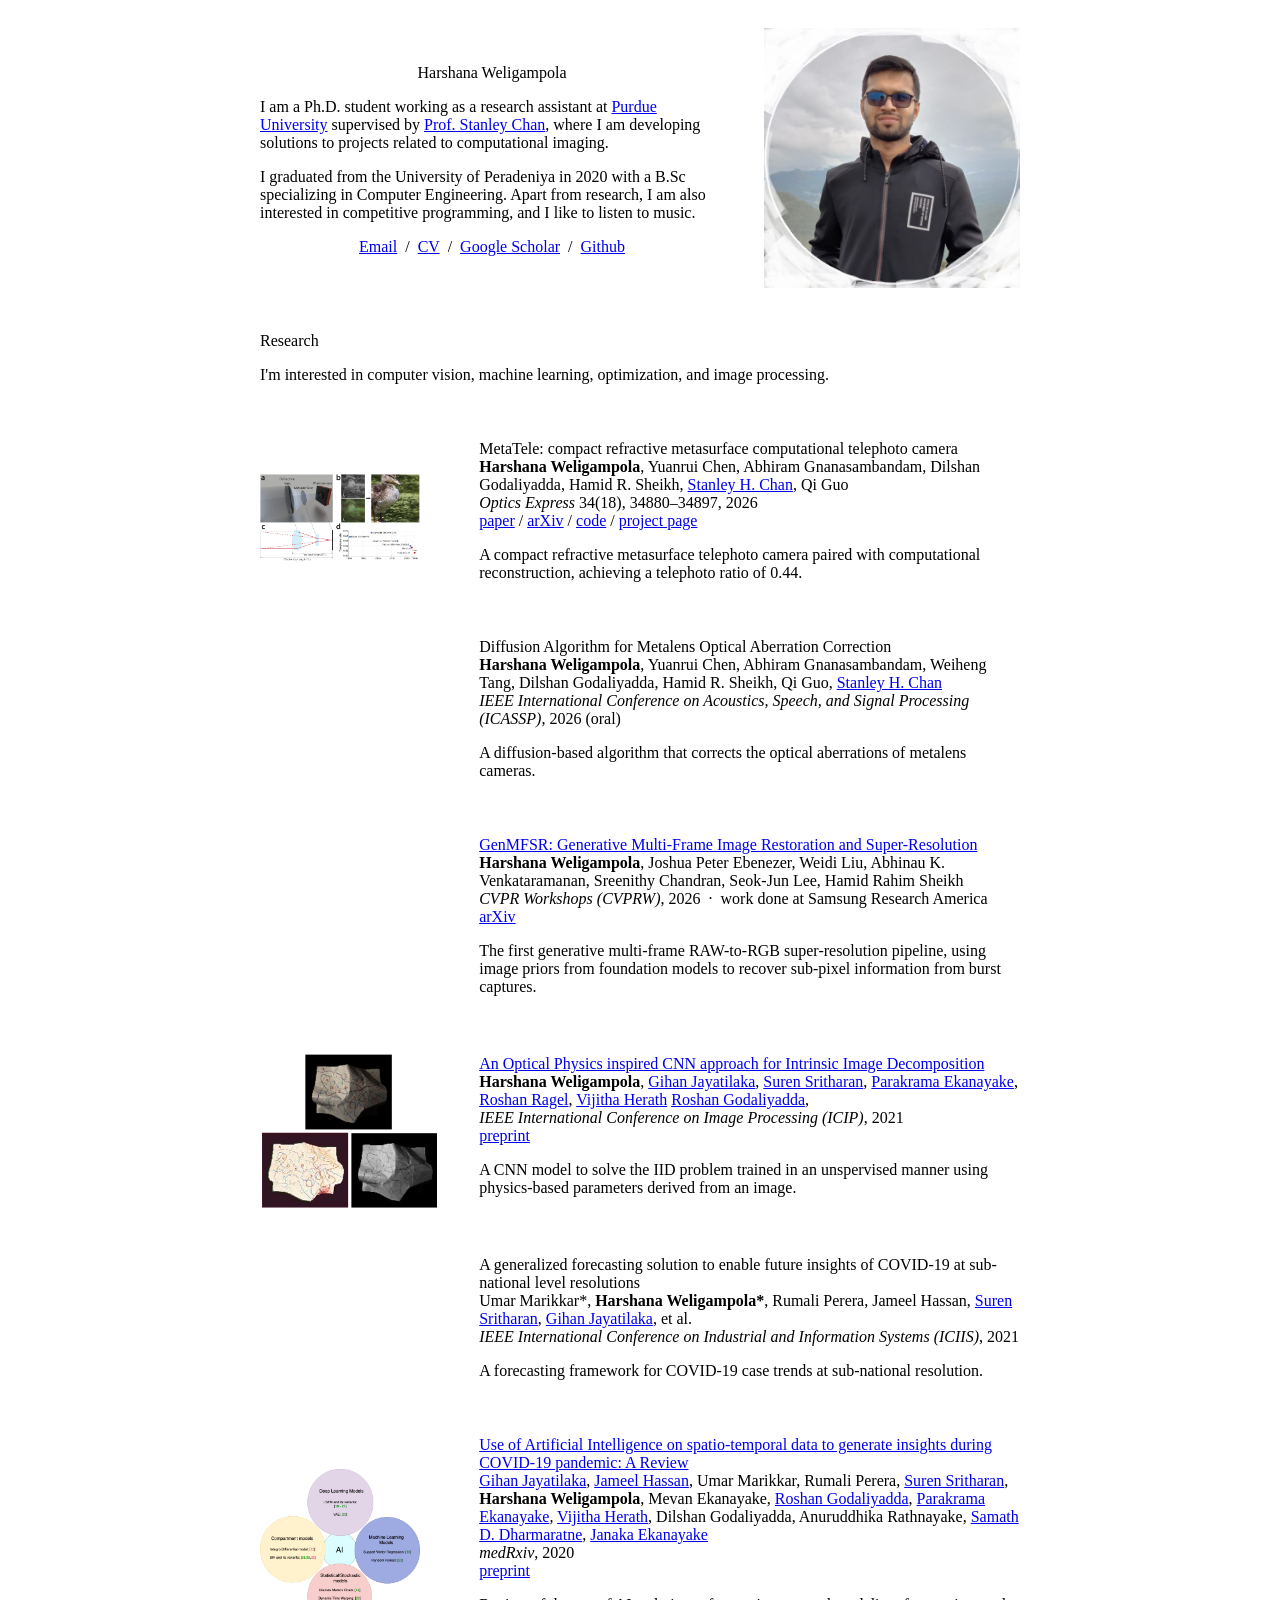
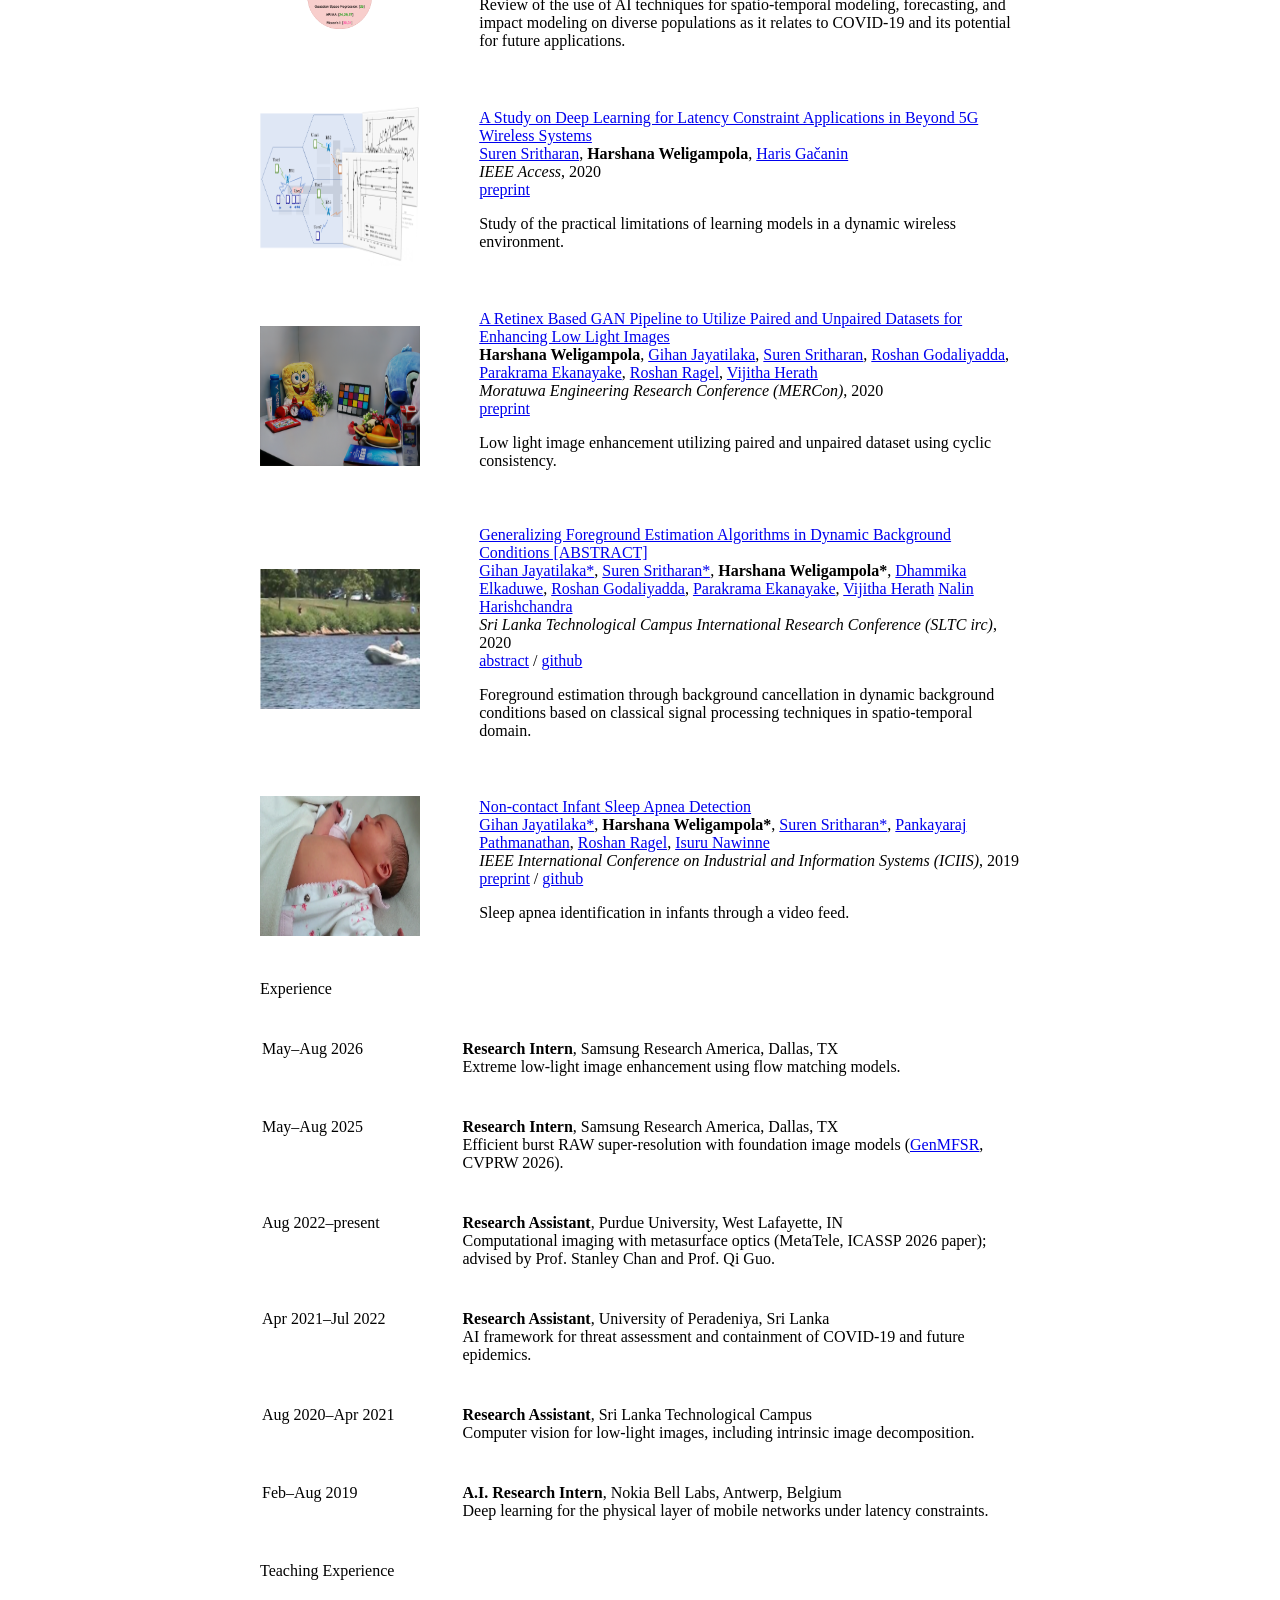
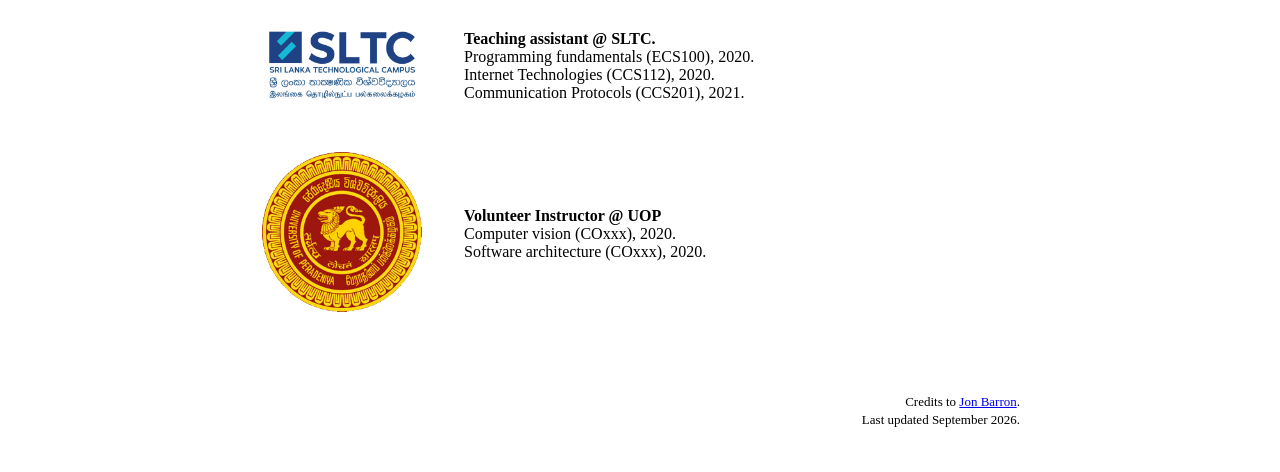
==== index.html @ 2d17f76f "Add Experience section and GenMFSR paper Co-Authored-By: Claude Sonnet 5.5 <noreply@anthropic.com>" ====
<!DOCTYPE HTML>
<html lang="en">

<head>
  <meta http-equiv="Content-Type" content="text/html; charset=UTF-8">

  <title>Harshana Weligampola</title>

  <meta name="author" content="Harshana Weligampola">
  <meta name="viewport" content="width=device-width, initial-scale=1">

  <link rel="stylesheet" type="text/css" href="stylesheet.css">
  <link rel="icon" type="image/png" href="images/seal_icon.png">
</head>

<body>
  <table
    style="width:100%;max-width:800px;border:0px;border-spacing:0px;border-collapse:separate;margin-right:auto;margin-left:auto;">
    <tbody>
      <tr style="padding:0px">
        <td style="padding:0px">
          <table
            style="width:100%;border:0px;border-spacing:0px;border-collapse:separate;margin-right:auto;margin-left:auto;">
            <tbody>
              <tr style="padding:0px">
                <td style="padding:2.5%;width:63%;vertical-align:middle">
                  <p style="text-align:center">
                    <name>Harshana Weligampola</name>
                  </p>
                  <p>
                    I am a Ph.D. student working as a research assistant at <a href="https://engineering.purdue.edu/ECE">Purdue University</a> supervised by <a href="https://engineering.purdue.edu/ChanGroup/stanleychan.html">Prof. Stanley Chan</a>, 
                    where I am developing solutions to projects related to computational imaging.
                  </p>
                  <p>
                    I graduated from the University of Peradeniya in 2020 with a B.Sc specializing in Computer
                    Engineering.
                    Apart from research, I am also interested in competitive programming, and I like to listen to music.
                  </p>

                  <!-- Links Row 1 -->
                  <p style="text-align:center">
                    <a href="mailto:harshana.w@eng.pdn.ac.lk">Email</a> &nbsp/&nbsp
                    <a href="data/CV.pdf">CV</a> &nbsp/&nbsp
                    <!-- <a href="data/JonBarron-bio.txt">Bio</a> &nbsp/&nbsp -->
                    <a href="https://scholar.google.com/citations?user=iDfndVYAAAAJ&hl=en">Google Scholar</a>
                    &nbsp/&nbsp
                    <!-- <a href="https://twitter.com/jon_barron">Twitter</a> &nbsp/&nbsp -->
                    <a href="https://github.com/harshana95/">Github</a>
                  </p>
                  
                  <!-- Links Row 2 -->
                  <p style="text-align:center">
                    <!-- <a href="resources.html">Resources</a> &nbsp/&nbsp -->
                    <!-- <a href="data/CV.pdf">CV</a> &nbsp/&nbsp -->
                    <!-- <a href="data/JonBarron-bio.txt">Bio</a> &nbsp/&nbsp -->
                    <!-- <a href="https://scholar.google.com/citations?user=iDfndVYAAAAJ&hl=en">Google Scholar</a> &nbsp/&nbsp -->
                    <!-- <a href="https://twitter.com/jon_barron">Twitter</a> &nbsp/&nbsp -->
                    <!-- <a href="https://github.com/harshana95/">Github</a> -->
                  </p>

                </td>

                <td style="padding:2.5%;width:40%;max-width:40%">
                  <a href="images/harshana.jpg"><img style="width:100%;max-width:100%" alt="profile photo"
                      src="images/harshana_circle.jpg" class="hoverZoomLink"></a>
                </td>
              </tr>
            </tbody>
          </table>



          <!-- RESEARCH -->
          <table
            style="width:100%;border:0px;border-spacing:0px;border-collapse:separate;margin-right:auto;margin-left:auto;">
            <tbody>
              <tr>
                <td style="padding:20px;width:100%;vertical-align:middle">
                  <heading>Research</heading>
                  <p>
                    I'm interested in computer vision, machine learning, optimization, and image processing.
                  </p>
                </td>
              </tr>
            </tbody>
          </table>




          <table
            style="width:100%;border:0px;border-spacing:0px;border-collapse:separate;margin-right:auto;margin-left:auto;">
            <tbody>

              <tr>
                <td style="padding:20px;width:25%;vertical-align:middle">
                  <img src="images/metatele_teaser.png" alt="MetaTele" width="160" style="border-style: none">
                </td>
                <td style="padding:20px;width:75%;vertical-align:middle">
                  <papertitle>MetaTele: compact refractive metasurface computational telephoto camera</papertitle>
                  <br>
                  <strong>Harshana Weligampola</strong>,
                  Yuanrui Chen,
                  Abhiram Gnanasambandam,
                  Dilshan Godaliyadda,
                  Hamid R. Sheikh,
                  <a href="https://engineering.purdue.edu/ChanGroup/stanleychan.html">Stanley H. Chan</a>,
                  Qi Guo
                  <br>
                  <em>Optics Express</em> 34(18), 34880&ndash;34897, 2026
                  <br>
                  <a href="https://opg.optica.org/oe/abstract.cfm?uri=oe-34-18-34880">paper</a> /
                  <a href="https://arxiv.org/abs/2604.07614">arXiv</a> /
                  <a href="https://github.com/harshana95/MetaTele-code">code</a> /
                  <a href="https://metatele.qiguo.org/">project page</a>
                  <p></p>
                  <p>
                    A compact refractive metasurface telephoto camera paired with computational reconstruction,
                    achieving a telephoto ratio of 0.44.
                  </p>
                </td>
              </tr>

              <tr>
                <td style="padding:20px;width:25%;vertical-align:middle">
                </td>
                <td style="padding:20px;width:75%;vertical-align:middle">
                  <papertitle>Diffusion Algorithm for Metalens Optical Aberration Correction</papertitle>
                  <br>
                  <strong>Harshana Weligampola</strong>,
                  Yuanrui Chen,
                  Abhiram Gnanasambandam,
                  Weiheng Tang,
                  Dilshan Godaliyadda,
                  Hamid R. Sheikh,
                  Qi Guo,
                  <a href="https://engineering.purdue.edu/ChanGroup/stanleychan.html">Stanley H. Chan</a>
                  <br>
                  <em>IEEE International Conference on Acoustics, Speech, and Signal Processing (ICASSP)</em>, 2026 (oral)
                  <p></p>
                  <p>
                    A diffusion-based algorithm that corrects the optical aberrations of metalens cameras.
                  </p>
                </td>
              </tr>

              <tr>
                <td style="padding:20px;width:25%;vertical-align:middle">
                </td>
                <td style="padding:20px;width:75%;vertical-align:middle">
                  <a href="https://arxiv.org/abs/2603.19187">
                    <papertitle>GenMFSR: Generative Multi-Frame Image Restoration and Super-Resolution</papertitle>
                  </a>
                  <br>
                  <strong>Harshana Weligampola</strong>,
                  Joshua Peter Ebenezer,
                  Weidi Liu,
                  Abhinau K. Venkataramanan,
                  Sreenithy Chandran,
                  Seok-Jun Lee,
                  Hamid Rahim Sheikh
                  <br>
                  <em>CVPR Workshops (CVPRW)</em>, 2026 &nbsp;&middot;&nbsp; work done at Samsung Research America
                  <br>
                  <a href="https://arxiv.org/abs/2603.19187">arXiv</a>
                  <p></p>
                  <p>
                    The first generative multi-frame RAW-to-RGB super-resolution pipeline, using image priors from
                    foundation models to recover sub-pixel information from burst captures.
                  </p>
                </td>
              </tr>

              <tr>
                <td style="padding:20px;width:25%;vertical-align:middle">
                  <img src="images/iid_img.jpg" alt="iid" height="160" style="border-style: none">
                </td>
                <td style="padding:20px;width:75%;vertical-align:middle">
                  <a href="https://ieeexplore.ieee.org/document/9506375">
                    <papertitle>An Optical Physics inspired CNN approach for Intrinsic Image Decomposition</papertitle>
                  </a>
                  <br>
                  <strong>Harshana Weligampola</strong>,
                  <a href="https://gihan.me/">Gihan Jayatilaka</a>,
                  <a href="https://suren3141.github.io/">Suren Sritharan</a>,
                  <a href="http://eng.pdn.ac.lk/deee/staff/academic/dr.mpb.ekanayake/profile.php">Parakrama
                    Ekanayake</a>,
                  <a href="http://www.ce.pdn.ac.lk/academic-staff/roshan-g-ragel/"> Roshan Ragel</a>,
                  <a href="http://eng.pdn.ac.lk/deee/staff/academic/dr.vr.herath/profile.php">Vijitha Herath</a>
                  <a href="http://eng.pdn.ac.lk/deee/staff/academic/dr.gmri.godaliyadda/profile.php">Roshan
                    Godaliyadda</a>,
                  <br>
                  <em>IEEE International Conference on Image Processing (ICIP)</em>, 2021
                  <br>
                  <a href="https://arxiv.org/pdf/2105.10076">preprint</a>
                  <p></p>
                  <p>
                    A CNN model to solve the IID problem trained in an unspervised manner using physics-based parameters
                    derived from an image.
                  </p>
                </td>
              </tr>

              <tr>
                <td style="padding:20px;width:25%;vertical-align:middle">
                </td>
                <td style="padding:20px;width:75%;vertical-align:middle">
                  <papertitle>A generalized forecasting solution to enable future insights of COVID-19 at sub-national level resolutions</papertitle>
                  <br>
                  Umar Marikkar*,
                  <strong>Harshana Weligampola*</strong>,
                  Rumali Perera,
                  Jameel Hassan,
                  <a href="https://suren3141.github.io/">Suren Sritharan</a>,
                  <a href="https://gihan.me/">Gihan Jayatilaka</a>, et al.
                  <br>
                  <em>IEEE International Conference on Industrial and Information Systems (ICIIS)</em>, 2021
                  <p></p>
                  <p>
                    A forecasting framework for COVID-19 case trends at sub-national resolution.
                  </p>
                </td>
              </tr>

              <tr>
                <td style="padding:20px;width:25%;vertical-align:middle">
                  <img src="images/spatio-temp.png" alt="ga_b5g" width="160" height="160" style="border-style: none">
                </td>
                <td style="padding:20px;width:75%;vertical-align:middle">
                  <a href="https://www.medrxiv.org/content/10.1101/2020.11.22.20232959v2">
                    <papertitle>Use of Artificial Intelligence on spatio-temporal data to generate insights during
                      COVID-19 pandemic: A Review</papertitle>
                  </a>
                  <br>
                  <a href="https://gihan.me/">Gihan Jayatilaka</a>,
                  <a href="http://orcid.org/0000-0002-3918-8616">Jameel Hassan</a>,
                  Umar Marikkar,
                  Rumali Perera,
                  <a href="https://suren3141.github.io/">Suren Sritharan</a>,
                  <strong>Harshana Weligampola</strong>,
                  Mevan Ekanayake,
                  <a href="http://eng.pdn.ac.lk/deee/staff/academic/dr.gmri.godaliyadda/profile.php">Roshan
                    Godaliyadda</a>,
                  <a href="http://eng.pdn.ac.lk/deee/staff/academic/dr.mpb.ekanayake/profile.php">Parakrama
                    Ekanayake</a>,
                  <a href="http://eng.pdn.ac.lk/deee/staff/academic/dr.vr.herath/profile.php">Vijitha Herath</a>,
                  Dilshan Godaliyadda,
                  Anuruddhika Rathnayake,
                  <a href="http://scholar.google.com/citations?user=uYohpJEAAAAJ&hl=en">Samath D. Dharmaratne</a>,
                  <a href="http://eng.pdn.ac.lk/deee/staff/academic/prof.jb.ekanayake/profile.php">Janaka Ekanayake</a>
                  <br>
                  <em>medRxiv</em>, 2020
                  <br>
                  <a href="https://www.medrxiv.org/content/10.1101/2020.11.22.20232959v2">preprint</a>
                  <p></p>
                  <p>Review of the use of AI techniques for spatio-temporal modeling, forecasting, and impact modeling
                    on diverse populations as it relates to COVID-19 and its potential for future applications.
                </td>
              </tr>

              <tr>
                <td style="padding:20px;width:25%;vertical-align:middle">
                  <img src="images/ga_b5g.png" alt="ga_b5g" width="160" height="160" style="border-style: none">
                </td>
                <td style="padding:20px;width:75%;vertical-align:middle">
                  <a href="https://ieeexplore.ieee.org/document/9268052">
                    <papertitle>A Study on Deep Learning for Latency Constraint Applications in Beyond 5G Wireless
                      Systems</papertitle>
                  </a>
                  <br>
                  <a href="https://suren3141.github.io/">Suren Sritharan</a>,
                  <strong>Harshana Weligampola</strong>,
                  <a href="https://scholar.google.com/citations?user=Ck2A6lEAAAAJ&hl=en">Haris Gačanin</a>
                  <br>
                  <em>IEEE Access</em>, 2020
                  <br>
                  <a href="https://arxiv.org/abs/2005.02501">preprint</a>
                  <p></p>
                  <p>Study of the practical limitations of learning models in a dynamic wireless environment.
                </td>
              </tr>

              <tr>
                <td style="padding:20px;width:25%;vertical-align:middle">
                  <img src='images/rgan_high.png' height="140" width="160">
                </td>
                <td style="padding:20px;width:75%;vertical-align:middle">
                  <a href="https://ieeexplore.ieee.org/document/9185373">
                    <papertitle>A Retinex Based GAN Pipeline to Utilize Paired and Unpaired Datasets for Enhancing Low
                      Light Images</papertitle>
                  </a>
                  <br>
                  <strong>Harshana Weligampola</strong>,
                  <a href="https://gihan.me/">Gihan Jayatilaka</a>,
                  <a href="https://suren3141.github.io/">Suren Sritharan</a>,
                  <a href="http://eng.pdn.ac.lk/deee/staff/academic/dr.gmri.godaliyadda/profile.php">Roshan
                    Godaliyadda</a>,
                  <a href="http://eng.pdn.ac.lk/deee/staff/academic/dr.mpb.ekanayake/profile.php">Parakrama
                    Ekanayake</a>,
                  <a href="http://www.ce.pdn.ac.lk/academic-staff/roshan-g-ragel/"> Roshan Ragel</a>,
                  <a href="http://eng.pdn.ac.lk/deee/staff/academic/dr.vr.herath/profile.php">Vijitha Herath</a>
                  <br>
                  <em>Moratuwa Engineering Research Conference (MERCon)</em>, 2020
                  <br>
                  <a href="https://arxiv.org/abs/2006.15304">preprint</a>
                  <p></p>
                  <p>
                    Low light image enhancement utilizing paired and unpaired dataset using cyclic consistency.
                  </p>
                </td>
              </tr>

              <tr>
                <td style="padding:20px;width:25%;vertical-align:middle">
                  <img src='images/boat1.png' height="140" width="160">
                </td>
                <td style="padding:20px;width:75%;vertical-align:middle">
                  <a href="data/2020-sltc-irc-abstract.pdf">
                    <papertitle>Generalizing Foreground Estimation Algorithms in Dynamic Background Conditions
                      [ABSTRACT]</papertitle>
                  </a>
                  <br>
                  <a href="https://gihan.me/">Gihan Jayatilaka*</a>,
                  <a href="https://suren3141.github.io/">Suren Sritharan*</a>,
                  <strong>Harshana Weligampola*</strong>,
                  <a href="http://www.ce.pdn.ac.lk/academic-staff/dhammika-elkaduwe/">Dhammika Elkaduwe</a>,
                  <a href="http://eng.pdn.ac.lk/deee/staff/academic/dr.gmri.godaliyadda/profile.php">Roshan
                    Godaliyadda</a>,
                  <a href="http://eng.pdn.ac.lk/deee/staff/academic/dr.mpb.ekanayake/profile.php">Parakrama
                    Ekanayake</a>,
                  <a href="http://eng.pdn.ac.lk/deee/staff/academic/dr.vr.herath/profile.php">Vijitha Herath</a>
                  <a href="http://eng.pdn.ac.lk/deee/staff/academic/dr.wani.harischandra/profile.php">Nalin
                    Harishchandra</a>
                  <br>
                  <em>Sri Lanka Technological Campus International Research Conference (SLTC irc)</em>, 2020
                  <br>
                  <a href="data/2020-sltc-irc-abstract.pdf">abstract</a> /
                  <a href="https://github.com/suren3141/CO227_DynamicBackgroundCancellation">github</a>
                  <p></p>
                  <p>
                    Foreground estimation through background cancellation in dynamic background conditions based on
                    classical signal processing techniques in spatio-temporal domain.
                  </p>
                </td>
              </tr>


              <tr>
                <td style="padding:20px;width:25%;vertical-align:middle">
                  <img src='images/baby1.png' height="140" width="160">
                </td>
                <td style="padding:20px;width:75%;vertical-align:middle">
                  <a href="https://ieeexplore.ieee.org/document/9063269">
                    <papertitle>Non-contact Infant Sleep Apnea Detection</papertitle>
                  </a>
                  <br>
                  <a href="https://gihan.me/">Gihan Jayatilaka*</a>,
                  <strong>Harshana Weligampola*</strong>,
                  <a href="https://suren3141.github.io/">Suren Sritharan*</a>,
                  <a href="https://scholar.google.com/citations?user=G_gAOpwAAAAJ&hl=en">Pankayaraj Pathmanathan</a>,
                  <a href="http://www.ce.pdn.ac.lk/academic-staff/roshan-g-ragel/"> Roshan Ragel</a>,
                  <a href="http://www.ce.pdn.ac.lk/academic-staff/isuru-nawinne/">Isuru Nawinne</a>
                  <br>
                  <em>IEEE International Conference on Industrial and Information Systems (ICIIS)</em>, 2019
                  <br>
                  <a href="https://arxiv.org/abs/1910.04725">preprint</a> /
                  <a href="https://github.com/suren3141/Sleep_Apnea_Detection">github</a>
                  <p></p>
                  <p>Sleep apnea identification in infants through a video feed.
                </td>
              </tr>
            </tbody>
          </table>







          <table width="100%" align="center" border="0" cellspacing="0" cellpadding="20">
            <tbody>
              <tr>
                <td>
                  <heading>Experience</heading>
                </td>
              </tr>
            </tbody>
          </table>
          <table width="100%" align="center" border="0" cellpadding="0">
            <tbody>
              <tr>
                <td width="25%" valign="top" style="padding:20px">May&ndash;Aug 2026</td>
                <td width="75%" valign="top" style="padding:20px">
                  <b>Research Intern</b>, Samsung Research America, Dallas, TX
                  <br>
                  Extreme low-light image enhancement using flow matching models.
                </td>
              </tr>
              <tr>
                <td width="25%" valign="top" style="padding:20px">May&ndash;Aug 2025</td>
                <td width="75%" valign="top" style="padding:20px">
                  <b>Research Intern</b>, Samsung Research America, Dallas, TX
                  <br>
                  Efficient burst RAW super-resolution with foundation image models (<a href="https://arxiv.org/abs/2603.19187">GenMFSR</a>, CVPRW 2026).
                </td>
              </tr>
              <tr>
                <td width="25%" valign="top" style="padding:20px">Aug 2022&ndash;present</td>
                <td width="75%" valign="top" style="padding:20px">
                  <b>Research Assistant</b>, Purdue University, West Lafayette, IN
                  <br>
                  Computational imaging with metasurface optics (MetaTele, ICASSP 2026 paper); advised by Prof. Stanley Chan and Prof. Qi Guo.
                </td>
              </tr>
              <tr>
                <td width="25%" valign="top" style="padding:20px">Apr 2021&ndash;Jul 2022</td>
                <td width="75%" valign="top" style="padding:20px">
                  <b>Research Assistant</b>, University of Peradeniya, Sri Lanka
                  <br>
                  AI framework for threat assessment and containment of COVID-19 and future epidemics.
                </td>
              </tr>
              <tr>
                <td width="25%" valign="top" style="padding:20px">Aug 2020&ndash;Apr 2021</td>
                <td width="75%" valign="top" style="padding:20px">
                  <b>Research Assistant</b>, Sri Lanka Technological Campus
                  <br>
                  Computer vision for low-light images, including intrinsic image decomposition.
                </td>
              </tr>
              <tr>
                <td width="25%" valign="top" style="padding:20px">Feb&ndash;Aug 2019</td>
                <td width="75%" valign="top" style="padding:20px">
                  <b>A.I. Research Intern</b>, Nokia Bell Labs, Antwerp, Belgium
                  <br>
                  Deep learning for the physical layer of mobile networks under latency constraints.
                </td>
              </tr>
            </tbody>
          </table>

          <table width="100%" align="center" border="0" cellspacing="0" cellpadding="20">
            <tbody>
              <tr>
                <td>
                  <heading>Teaching Experience</heading>
                </td>
              </tr>
            </tbody>
          </table>
          <table width="100%" align="center" border="0" cellpadding="20">
            <tbody>
              <tr>
                <td style="padding:20px;width:25%;vertical-align:middle">
                  <img src="images/SLTC.png" alt="SLTC" width="160">
                </td>
                <td width="75%" valign="center">
                  <b>Teaching assistant @ SLTC.</b>
                  <br>
                  Programming fundamentals (ECS100), 2020.
                  <br>
                  Internet Technologies (CCS112), 2020.
                  <br>
                  Communication Protocols (CCS201), 2021.
                </td>
              </tr>

              <tr>
                <td style="padding:20px;width:25%;vertical-align:middle">
                  <img src="images/UOP_logo.png" alt="UOP" width="160" height="160">
                </td>
                <td width="75%" valign="center">
                  <b>Volunteer Instructor @ UOP </b>
                  <br>
                  Computer vision (COxxx), 2020.
                  <br>
                  Software architecture (COxxx), 2020.
                  
                </td>
              </tr>

            </tbody>
          </table>



          <table width="100%" align="center" border="0" cellspacing="0" cellpadding="20">
            <tr>
              <td>
                <br>
                <p align="right">
                  <font size="2">
                    Credits to <a href="https://jonbarron.info">Jon Barron</a>. <br>
                    Last updated September 2026.
                  </font>
                </p>
              </td>
            </tr>
          </table>
        </td>
      </tr>
  </table>
</body>

</html>
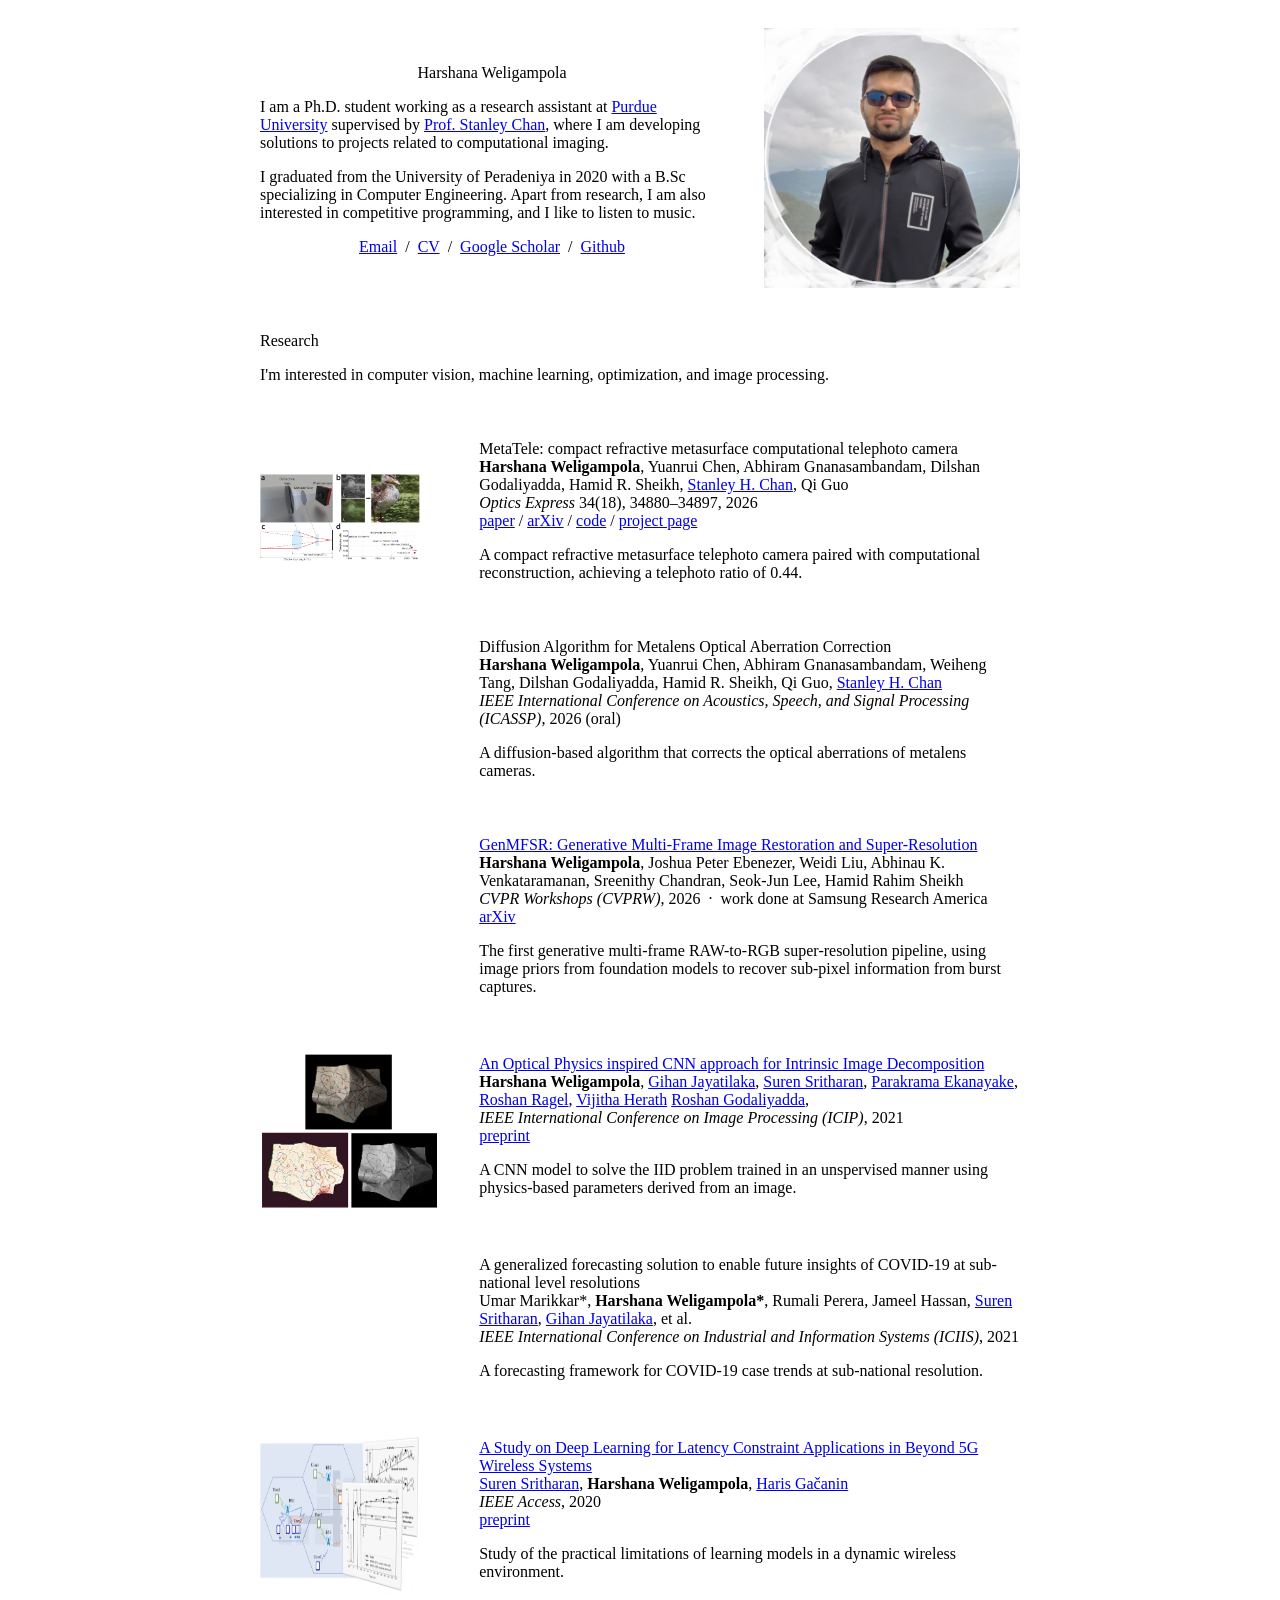
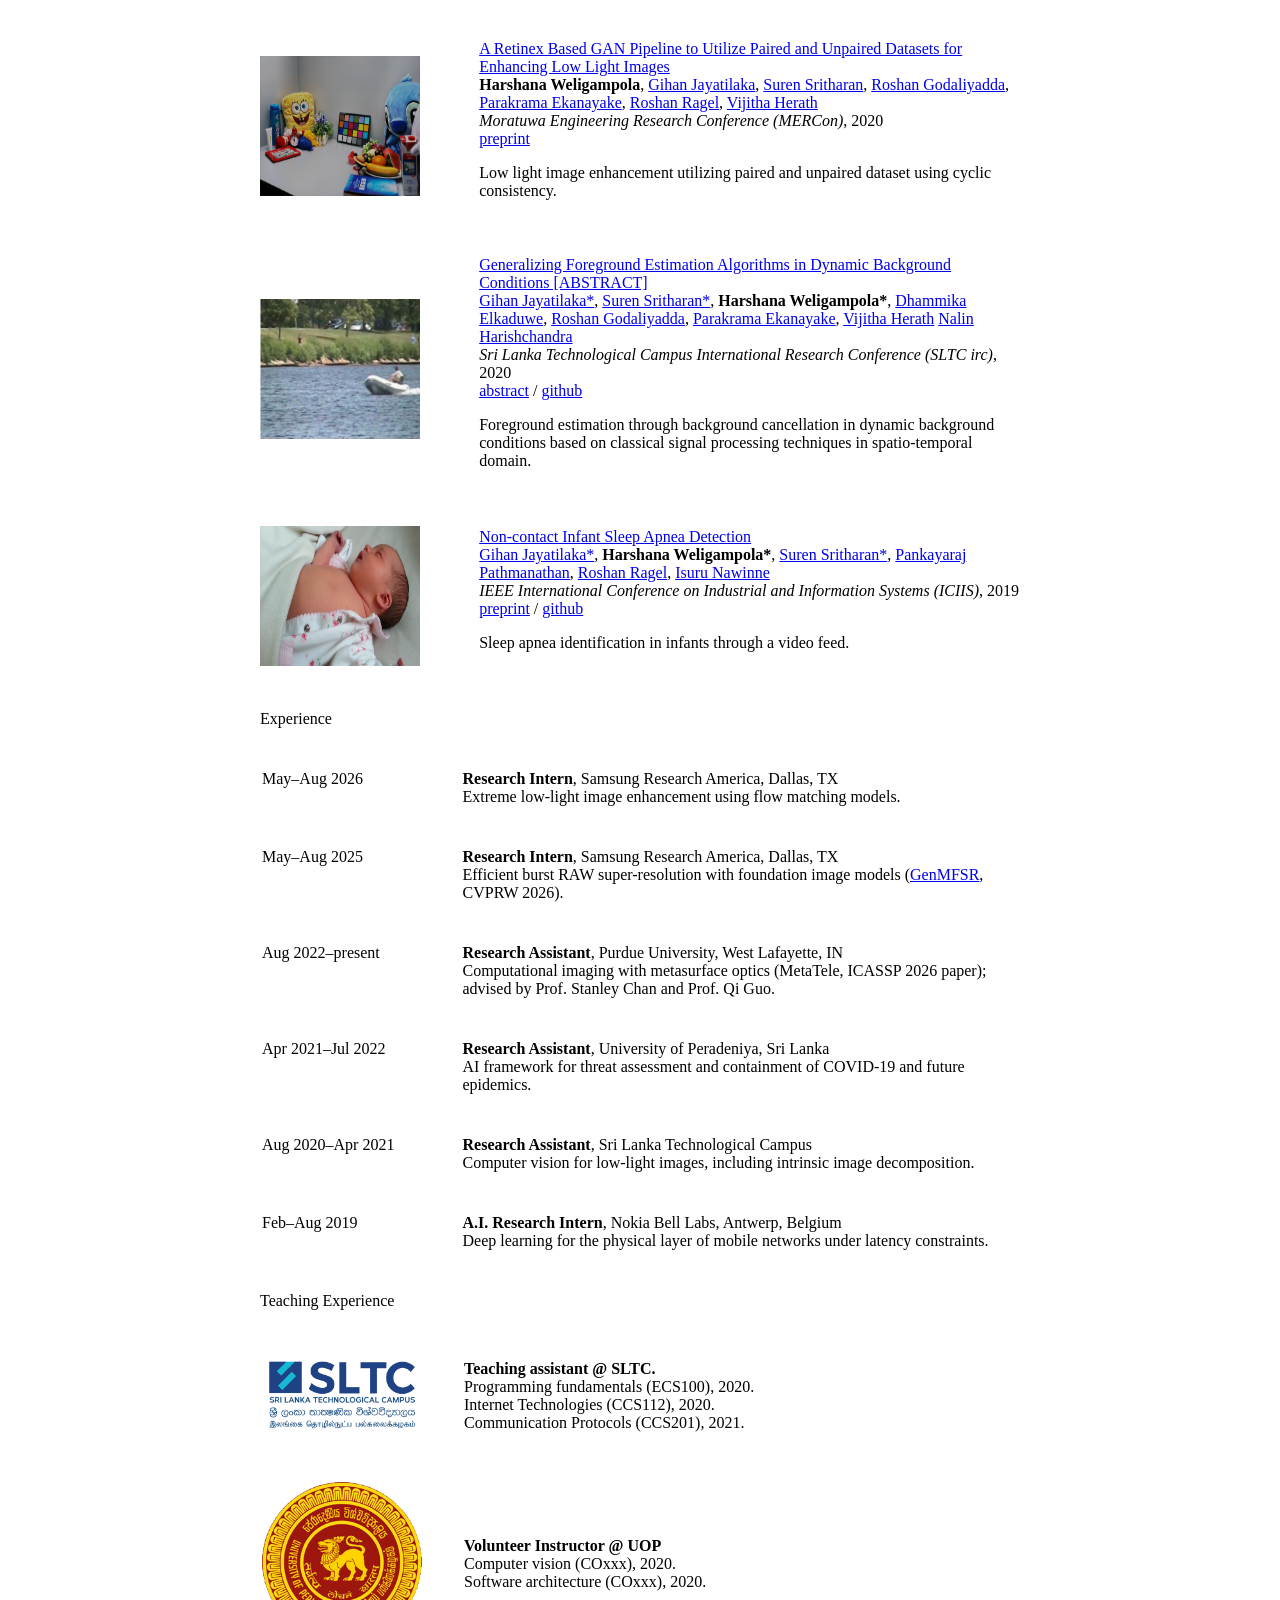
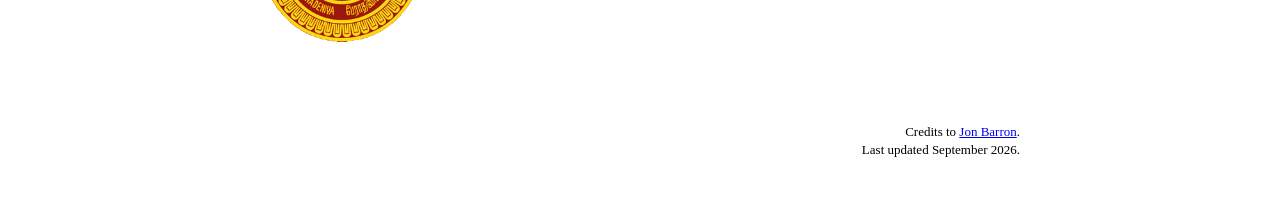
==== commit 172e398b: "Remove COVID-19 AI review Co-Authored-By: Claude Sonnet 5.5 <noreply@anthropic.com>" ====
--- a/index.html
+++ b/index.html
@@ -219,42 +219,6 @@
                   <p>
                     A forecasting framework for COVID-19 case trends at sub-national resolution.
                   </p>
-                </td>
-              </tr>
-
-              <tr>
-                <td style="padding:20px;width:25%;vertical-align:middle">
-                  <img src="images/spatio-temp.png" alt="ga_b5g" width="160" height="160" style="border-style: none">
-                </td>
-                <td style="padding:20px;width:75%;vertical-align:middle">
-                  <a href="https://www.medrxiv.org/content/10.1101/2020.11.22.20232959v2">
-                    <papertitle>Use of Artificial Intelligence on spatio-temporal data to generate insights during
-                      COVID-19 pandemic: A Review</papertitle>
-                  </a>
-                  <br>
-                  <a href="https://gihan.me/">Gihan Jayatilaka</a>,
-                  <a href="http://orcid.org/0000-0002-3918-8616">Jameel Hassan</a>,
-                  Umar Marikkar,
-                  Rumali Perera,
-                  <a href="https://suren3141.github.io/">Suren Sritharan</a>,
-                  <strong>Harshana Weligampola</strong>,
-                  Mevan Ekanayake,
-                  <a href="http://eng.pdn.ac.lk/deee/staff/academic/dr.gmri.godaliyadda/profile.php">Roshan
-                    Godaliyadda</a>,
-                  <a href="http://eng.pdn.ac.lk/deee/staff/academic/dr.mpb.ekanayake/profile.php">Parakrama
-                    Ekanayake</a>,
-                  <a href="http://eng.pdn.ac.lk/deee/staff/academic/dr.vr.herath/profile.php">Vijitha Herath</a>,
-                  Dilshan Godaliyadda,
-                  Anuruddhika Rathnayake,
-                  <a href="http://scholar.google.com/citations?user=uYohpJEAAAAJ&hl=en">Samath D. Dharmaratne</a>,
-                  <a href="http://eng.pdn.ac.lk/deee/staff/academic/prof.jb.ekanayake/profile.php">Janaka Ekanayake</a>
-                  <br>
-                  <em>medRxiv</em>, 2020
-                  <br>
-                  <a href="https://www.medrxiv.org/content/10.1101/2020.11.22.20232959v2">preprint</a>
-                  <p></p>
-                  <p>Review of the use of AI techniques for spatio-temporal modeling, forecasting, and impact modeling
-                    on diverse populations as it relates to COVID-19 and its potential for future applications.
                 </td>
               </tr>
 
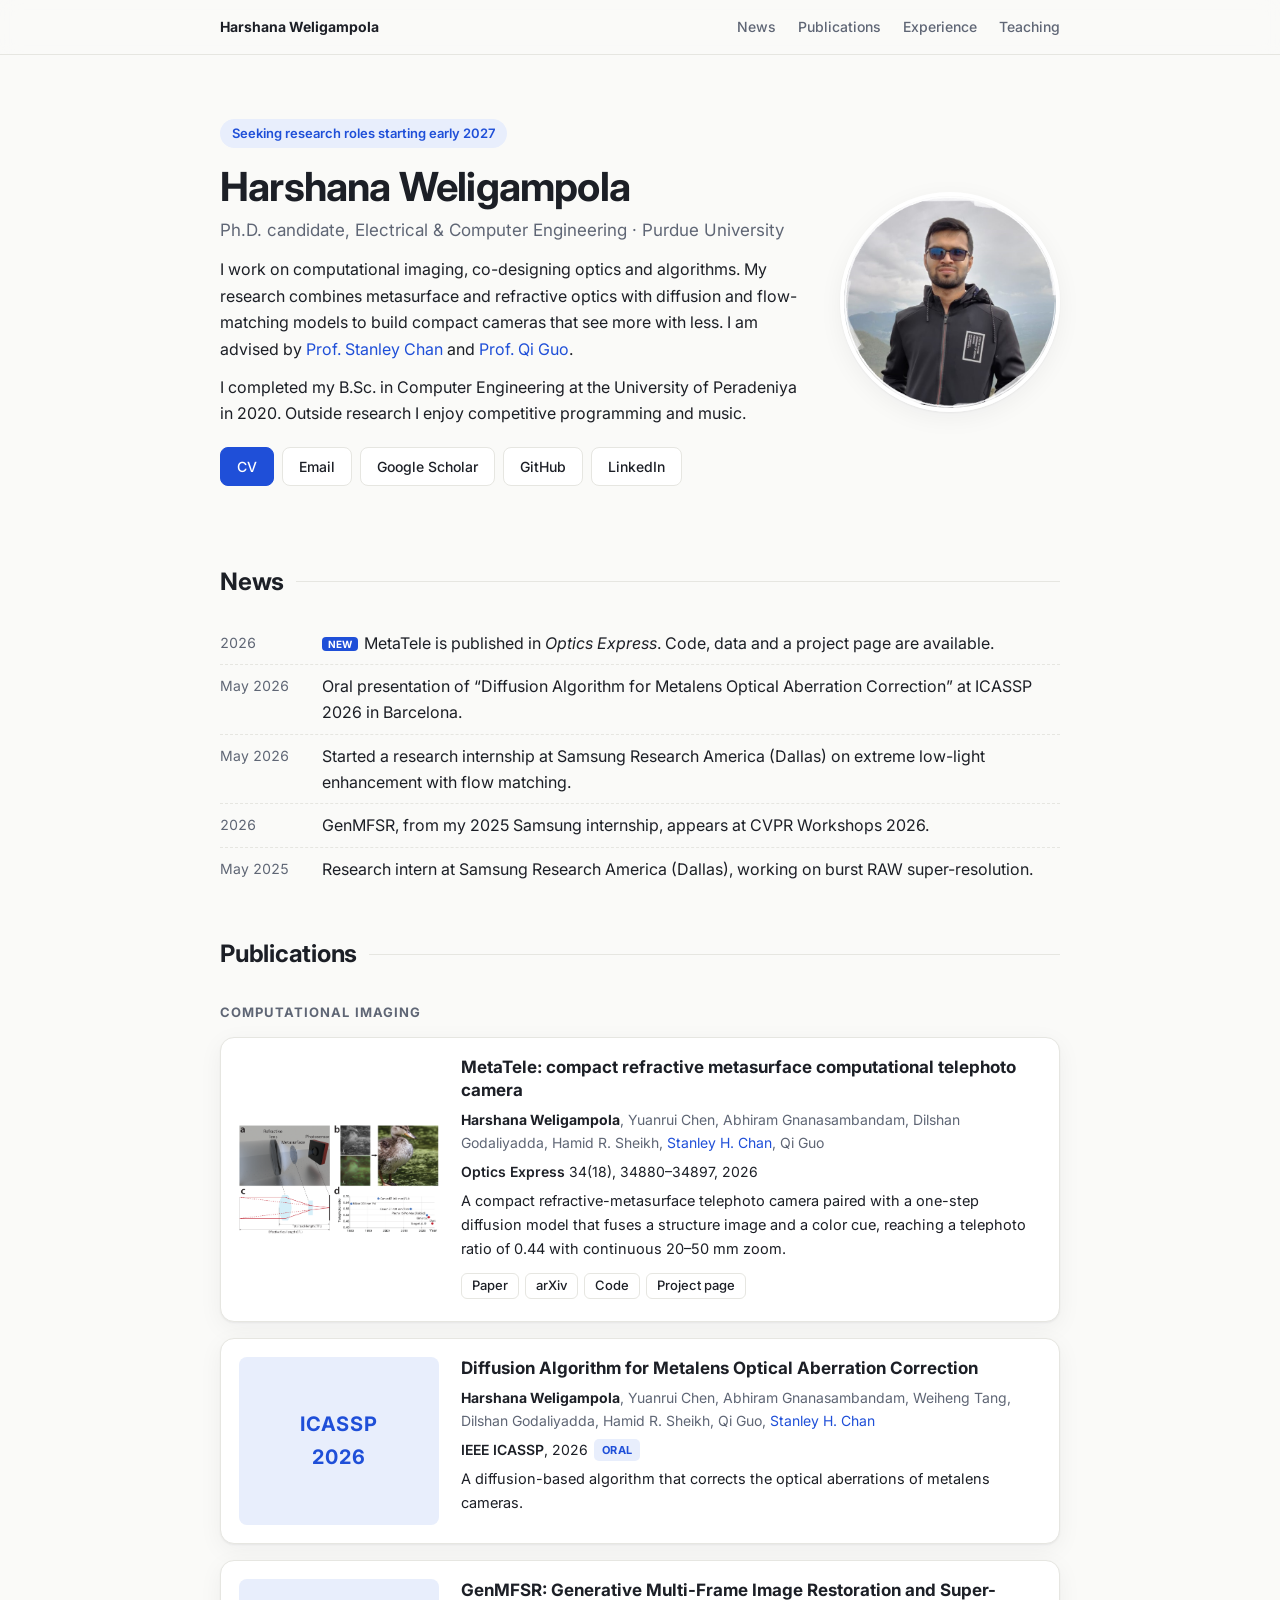
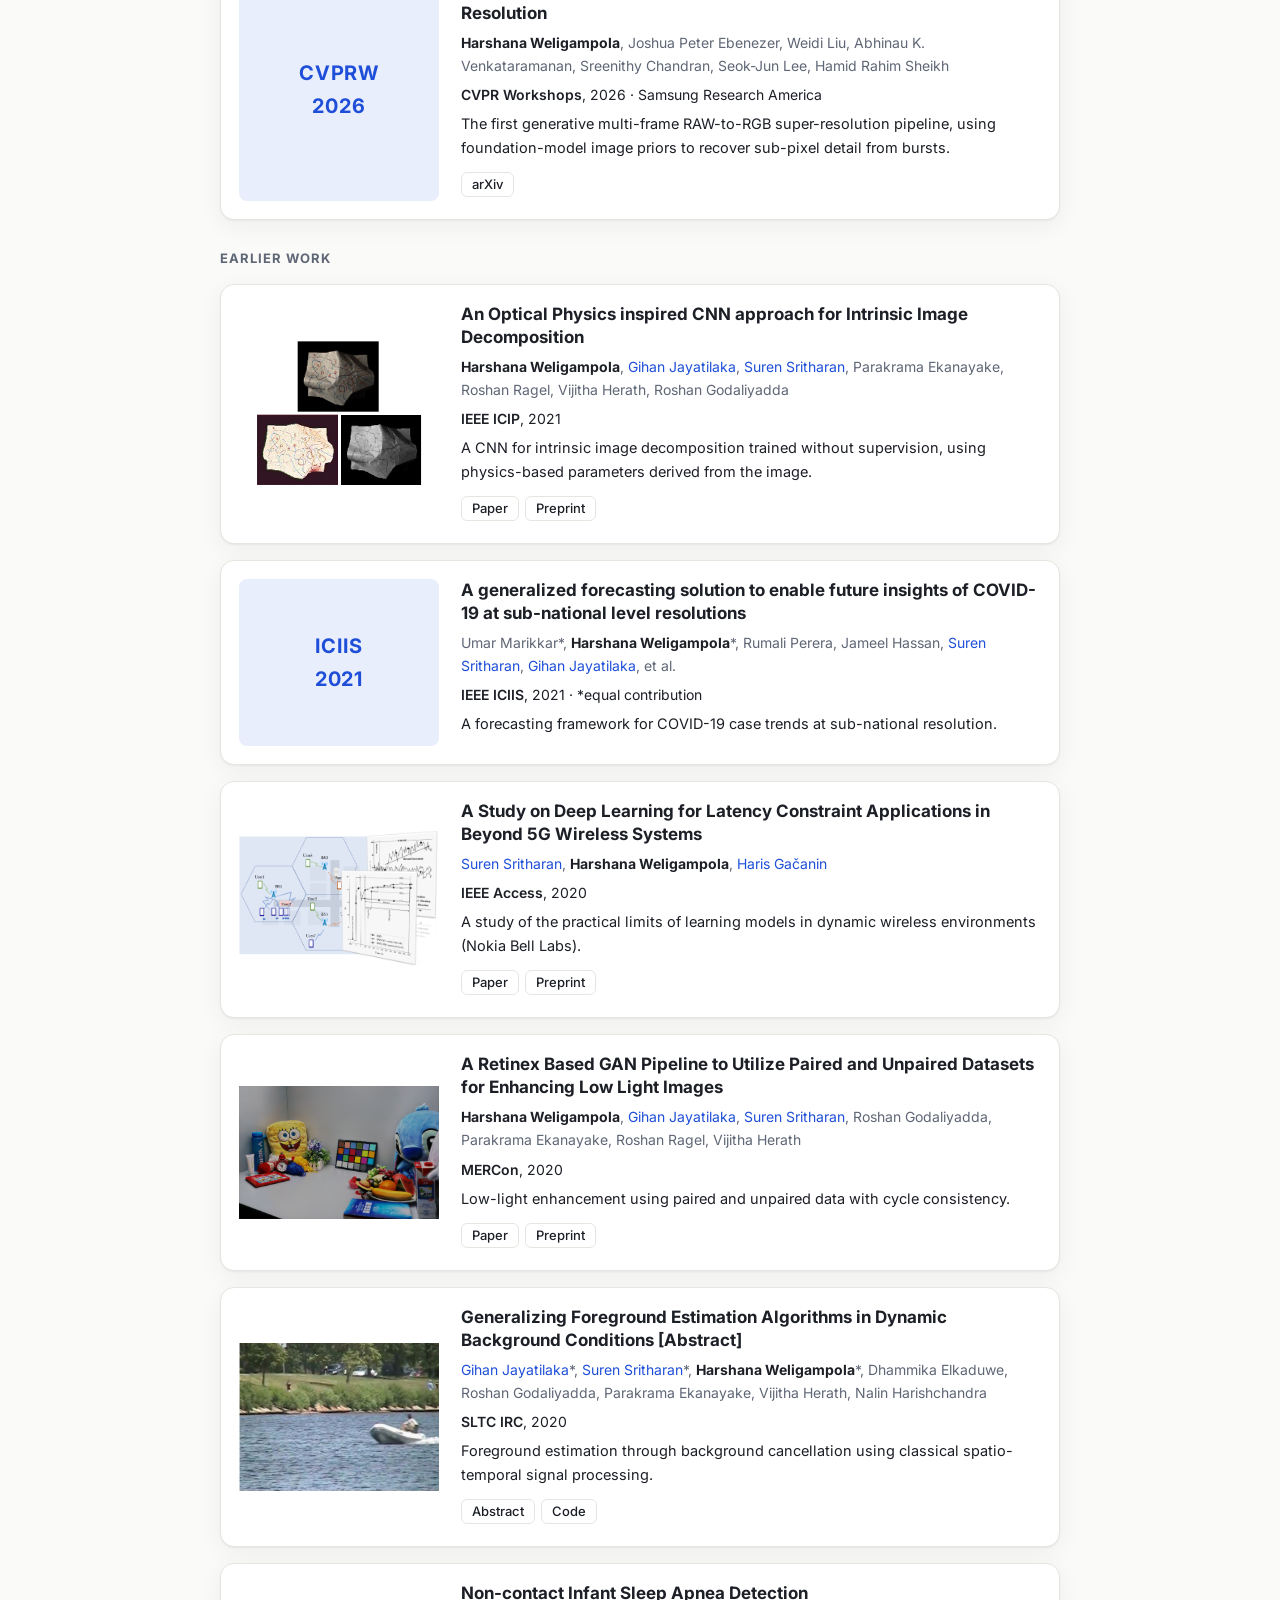
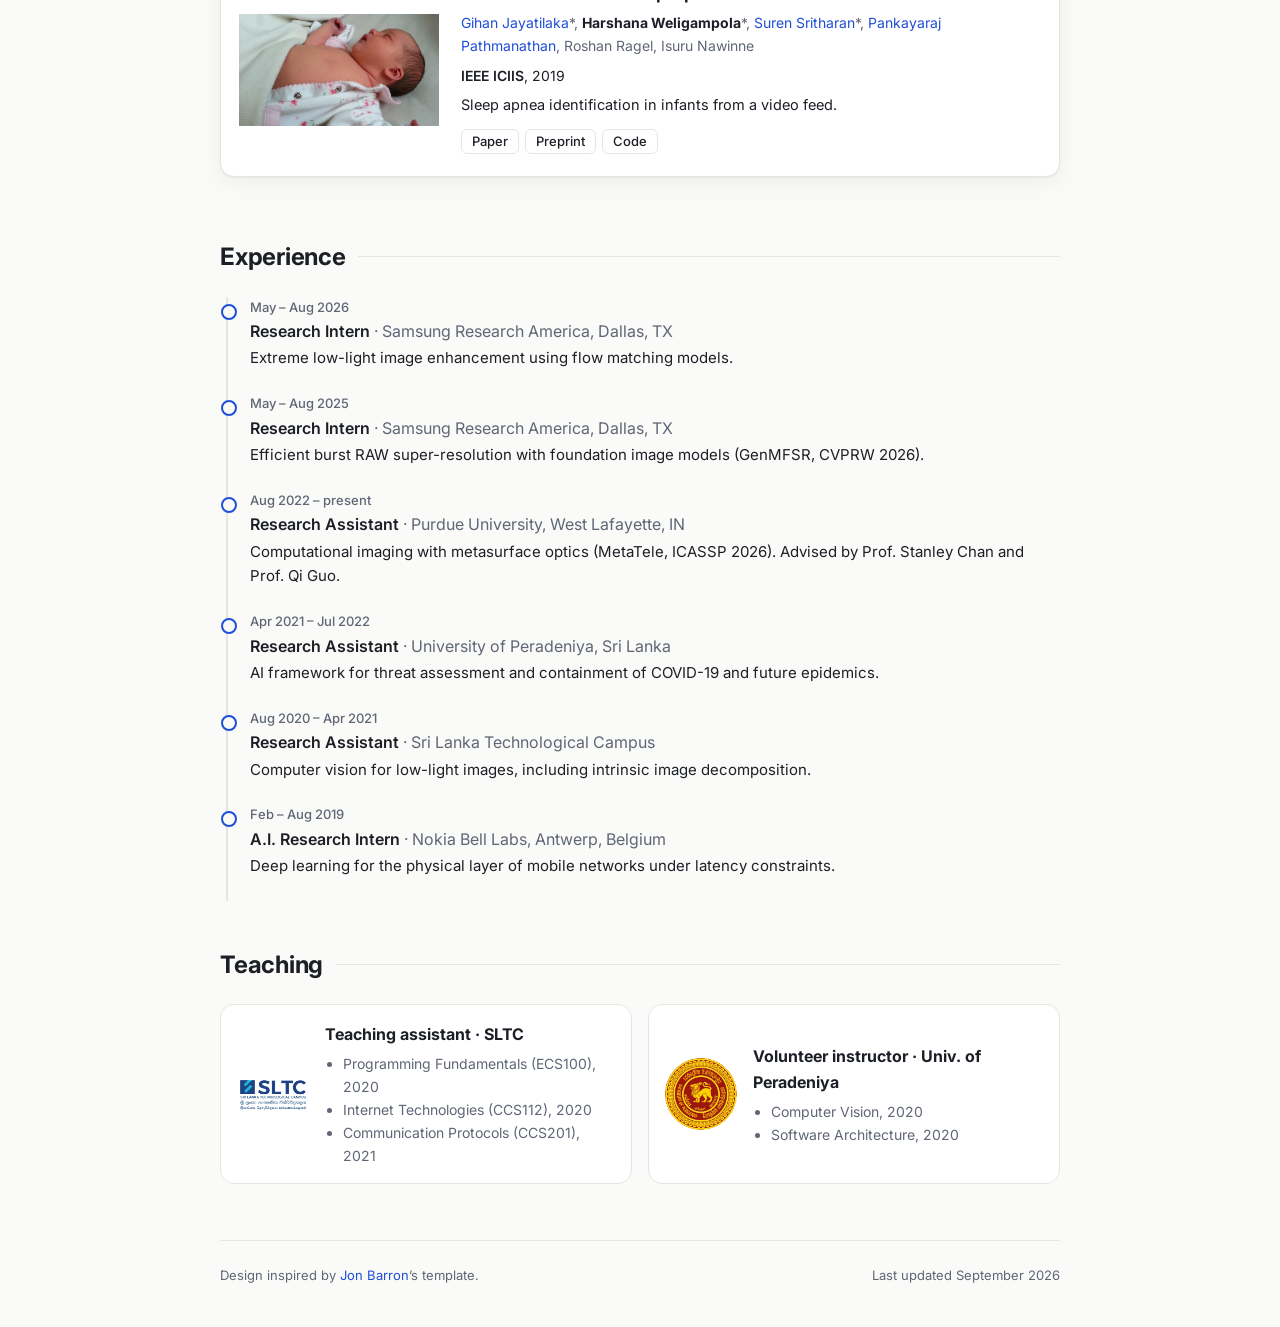
==== commit 378a3c7b: "Redesign homepage with news section Co-Authored-By: Claude Sonnet 5.5 <noreply@anthropic.com>" ====
--- a/index.html
+++ b/index.html
@@ -1,470 +1,170 @@
-<!DOCTYPE HTML>
+<!DOCTYPE html>
 <html lang="en">
+<head>
+  <meta charset="UTF-8">
+  <meta name="viewport" content="width=device-width, initial-scale=1">
+  <title>Harshana Weligampola</title>
+  <meta name="author" content="Harshana Weligampola">
+  <meta name="description" content="Harshana Weligampola, Ph.D. candidate in Electrical and Computer Engineering at Purdue University working on computational imaging, metasurface optics and generative models.">
+  <link rel="icon" type="image/png" href="images/seal_icon.png">
+  <link rel="preconnect" href="https://fonts.googleapis.com">
+  <link rel="preconnect" href="https://fonts.gstatic.com" crossorigin>
+  <link href="https://fonts.googleapis.com/css2?family=Inter:wght@400;500;600;700&amp;display=swap" rel="stylesheet">
+  <link rel="stylesheet" href="site.css">
+</head>
+<body>
+<nav><div class="wrap">
+  <a class="brand" href="#top">Harshana Weligampola</a>
+  <a href="#news">News</a><a href="#publications">Publications</a><a href="#experience">Experience</a><a href="#teaching">Teaching</a>
+</div></nav>
 
-<head>
-  <meta http-equiv="Content-Type" content="text/html; charset=UTF-8">
+<main class="wrap" id="top">
+  <header class="hero">
+    <div>
+      <span class="badge">Seeking research roles starting early 2027</span>
+      <h1>Harshana Weligampola</h1>
+      <p class="role">Ph.D. candidate, Electrical &amp; Computer Engineering · Purdue University</p>
+      <p>I work on computational imaging, co-designing optics and algorithms. My research combines metasurface and refractive optics with diffusion and flow-matching models to build compact cameras that see more with less. I am advised by <a href="https://engineering.purdue.edu/ChanGroup/stanleychan.html">Prof. Stanley Chan</a> and <a href="https://www.qiguo.org/">Prof. Qi Guo</a>.</p>
+      <p>I completed my B.Sc. in Computer Engineering at the University of Peradeniya in 2020. Outside research I enjoy competitive programming and music.</p>
+      <div class="links">
+        <a class="btn primary" href="data/CV.pdf">CV</a>
+        <a class="btn" href="mailto:wweligam@purdue.edu">Email</a>
+        <a class="btn" href="https://scholar.google.com/citations?user=iDfndVYAAAAJ&amp;hl=en">Google Scholar</a>
+        <a class="btn" href="https://github.com/harshana95/">GitHub</a>
+        <a class="btn" href="https://www.linkedin.com/in/harshanasumedha/">LinkedIn</a>
+      </div>
+    </div>
+    <img src="images/harshana_circle.jpg" alt="Harshana Weligampola">
+  </header>
 
-  <title>Harshana Weligampola</title>
+  <section id="news">
+    <h2>News</h2>
+    <ul class="news">
+      <li><span class="d">2026</span><span><span class="new">NEW</span>MetaTele is published in <em>Optics Express</em>. Code, data and a project page are available.</span></li>
+      <li><span class="d">May 2026</span><span>Oral presentation of “Diffusion Algorithm for Metalens Optical Aberration Correction” at ICASSP 2026 in Barcelona.</span></li>
+      <li><span class="d">May 2026</span><span>Started a research internship at Samsung Research America (Dallas) on extreme low-light enhancement with flow matching.</span></li>
+      <li><span class="d">2026</span><span>GenMFSR, from my 2025 Samsung internship, appears at CVPR Workshops 2026.</span></li>
+      <li><span class="d">May 2025</span><span>Research intern at Samsung Research America (Dallas), working on burst RAW super-resolution.</span></li>
+    </ul>
+  </section>
 
-  <meta name="author" content="Harshana Weligampola">
-  <meta name="viewport" content="width=device-width, initial-scale=1">
+  <section id="publications">
+    <h2>Publications</h2>
+    <h3 class="sub">Computational imaging</h3>
+      <article class="paper">
+        <div class="thumb"><img src="images/metatele_teaser.png" alt="" loading="lazy"></div>
+        <div>
+          <h4><a href="https://metatele.qiguo.org/">MetaTele: compact refractive metasurface computational telephoto camera</a></h4>
+          <div class="authors"><b>Harshana Weligampola</b>, Yuanrui Chen, Abhiram Gnanasambandam, Dilshan Godaliyadda, Hamid R. Sheikh, <a href="https://engineering.purdue.edu/ChanGroup/stanleychan.html">Stanley H. Chan</a>, Qi Guo</div>
+          <div class="venue"><em>Optics Express</em> 34(18), 34880–34897, 2026</div>
+          <p class="desc">A compact refractive-metasurface telephoto camera paired with a one-step diffusion model that fuses a structure image and a color cue, reaching a telephoto ratio of 0.44 with continuous 20–50 mm zoom.</p>
+          <div class="pl"><a href="https://opg.optica.org/oe/abstract.cfm?uri=oe-34-18-34880">Paper</a><a href="https://arxiv.org/abs/2604.07614">arXiv</a><a href="https://github.com/harshana95/MetaTele-code">Code</a><a href="https://metatele.qiguo.org/">Project page</a></div>
+        </div>
+      </article>
+      <article class="paper">
+        <div class="thumb empty">ICASSP<br>2026</div>
+        <div>
+          <h4>Diffusion Algorithm for Metalens Optical Aberration Correction</h4>
+          <div class="authors"><b>Harshana Weligampola</b>, Yuanrui Chen, Abhiram Gnanasambandam, Weiheng Tang, Dilshan Godaliyadda, Hamid R. Sheikh, Qi Guo, <a href="https://engineering.purdue.edu/ChanGroup/stanleychan.html">Stanley H. Chan</a></div>
+          <div class="venue"><em>IEEE ICASSP</em>, 2026<span class="tag">Oral</span></div>
+          <p class="desc">A diffusion-based algorithm that corrects the optical aberrations of metalens cameras.</p>
+          <div class="pl"></div>
+        </div>
+      </article>
+      <article class="paper">
+        <div class="thumb empty">CVPRW<br>2026</div>
+        <div>
+          <h4><a href="https://arxiv.org/abs/2603.19187">GenMFSR: Generative Multi-Frame Image Restoration and Super-Resolution</a></h4>
+          <div class="authors"><b>Harshana Weligampola</b>, Joshua Peter Ebenezer, Weidi Liu, Abhinau K. Venkataramanan, Sreenithy Chandran, Seok-Jun Lee, Hamid Rahim Sheikh</div>
+          <div class="venue"><em>CVPR Workshops</em>, 2026 · Samsung Research America</div>
+          <p class="desc">The first generative multi-frame RAW-to-RGB super-resolution pipeline, using foundation-model image priors to recover sub-pixel detail from bursts.</p>
+          <div class="pl"><a href="https://arxiv.org/abs/2603.19187">arXiv</a></div>
+        </div>
+      </article>
+    <h3 class="sub">Earlier work</h3>
+      <article class="paper">
+        <div class="thumb"><img src="images/iid_img.jpg" alt="" loading="lazy"></div>
+        <div>
+          <h4><a href="https://ieeexplore.ieee.org/document/9506375">An Optical Physics inspired CNN approach for Intrinsic Image Decomposition</a></h4>
+          <div class="authors"><b>Harshana Weligampola</b>, <a href="https://gihan.me/">Gihan Jayatilaka</a>, <a href="https://suren3141.github.io/">Suren Sritharan</a>, Parakrama Ekanayake, Roshan Ragel, Vijitha Herath, Roshan Godaliyadda</div>
+          <div class="venue"><em>IEEE ICIP</em>, 2021</div>
+          <p class="desc">A CNN for intrinsic image decomposition trained without supervision, using physics-based parameters derived from the image.</p>
+          <div class="pl"><a href="https://ieeexplore.ieee.org/document/9506375">Paper</a><a href="https://arxiv.org/pdf/2105.10076">Preprint</a></div>
+        </div>
+      </article>
+      <article class="paper">
+        <div class="thumb empty">ICIIS<br>2021</div>
+        <div>
+          <h4>A generalized forecasting solution to enable future insights of COVID-19 at sub-national level resolutions</h4>
+          <div class="authors">Umar Marikkar*, <b>Harshana Weligampola</b>*, Rumali Perera, Jameel Hassan, <a href="https://suren3141.github.io/">Suren Sritharan</a>, <a href="https://gihan.me/">Gihan Jayatilaka</a>, et al.</div>
+          <div class="venue"><em>IEEE ICIIS</em>, 2021 · *equal contribution</div>
+          <p class="desc">A forecasting framework for COVID-19 case trends at sub-national resolution.</p>
+          <div class="pl"></div>
+        </div>
+      </article>
+      <article class="paper">
+        <div class="thumb"><img src="images/ga_b5g.png" alt="" loading="lazy"></div>
+        <div>
+          <h4><a href="https://ieeexplore.ieee.org/document/9268052">A Study on Deep Learning for Latency Constraint Applications in Beyond 5G Wireless Systems</a></h4>
+          <div class="authors"><a href="https://suren3141.github.io/">Suren Sritharan</a>, <b>Harshana Weligampola</b>, <a href="https://scholar.google.com/citations?user=Ck2A6lEAAAAJ&amp;hl=en">Haris Gačanin</a></div>
+          <div class="venue"><em>IEEE Access</em>, 2020</div>
+          <p class="desc">A study of the practical limits of learning models in dynamic wireless environments (Nokia Bell Labs).</p>
+          <div class="pl"><a href="https://ieeexplore.ieee.org/document/9268052">Paper</a><a href="https://arxiv.org/abs/2005.02501">Preprint</a></div>
+        </div>
+      </article>
+      <article class="paper">
+        <div class="thumb"><img src="images/rgan_high.png" alt="" loading="lazy"></div>
+        <div>
+          <h4><a href="https://ieeexplore.ieee.org/document/9185373">A Retinex Based GAN Pipeline to Utilize Paired and Unpaired Datasets for Enhancing Low Light Images</a></h4>
+          <div class="authors"><b>Harshana Weligampola</b>, <a href="https://gihan.me/">Gihan Jayatilaka</a>, <a href="https://suren3141.github.io/">Suren Sritharan</a>, Roshan Godaliyadda, Parakrama Ekanayake, Roshan Ragel, Vijitha Herath</div>
+          <div class="venue"><em>MERCon</em>, 2020</div>
+          <p class="desc">Low-light enhancement using paired and unpaired data with cycle consistency.</p>
+          <div class="pl"><a href="https://ieeexplore.ieee.org/document/9185373">Paper</a><a href="https://arxiv.org/abs/2006.15304">Preprint</a></div>
+        </div>
+      </article>
+      <article class="paper">
+        <div class="thumb"><img src="images/boat1.png" alt="" loading="lazy"></div>
+        <div>
+          <h4><a href="data/2020-sltc-irc-abstract.pdf">Generalizing Foreground Estimation Algorithms in Dynamic Background Conditions [Abstract]</a></h4>
+          <div class="authors"><a href="https://gihan.me/">Gihan Jayatilaka</a>*, <a href="https://suren3141.github.io/">Suren Sritharan</a>*, <b>Harshana Weligampola</b>*, Dhammika Elkaduwe, Roshan Godaliyadda, Parakrama Ekanayake, Vijitha Herath, Nalin Harishchandra</div>
+          <div class="venue"><em>SLTC IRC</em>, 2020</div>
+          <p class="desc">Foreground estimation through background cancellation using classical spatio-temporal signal processing.</p>
+          <div class="pl"><a href="data/2020-sltc-irc-abstract.pdf">Abstract</a><a href="https://github.com/suren3141/CO227_DynamicBackgroundCancellation">Code</a></div>
+        </div>
+      </article>
+      <article class="paper">
+        <div class="thumb"><img src="images/baby1.png" alt="" loading="lazy"></div>
+        <div>
+          <h4><a href="https://ieeexplore.ieee.org/document/9063269">Non-contact Infant Sleep Apnea Detection</a></h4>
+          <div class="authors"><a href="https://gihan.me/">Gihan Jayatilaka</a>*, <b>Harshana Weligampola</b>*, <a href="https://suren3141.github.io/">Suren Sritharan</a>*, <a href="https://scholar.google.com/citations?user=G_gAOpwAAAAJ&amp;hl=en">Pankayaraj Pathmanathan</a>, Roshan Ragel, Isuru Nawinne</div>
+          <div class="venue"><em>IEEE ICIIS</em>, 2019</div>
+          <p class="desc">Sleep apnea identification in infants from a video feed.</p>
+          <div class="pl"><a href="https://ieeexplore.ieee.org/document/9063269">Paper</a><a href="https://arxiv.org/abs/1910.04725">Preprint</a><a href="https://github.com/suren3141/Sleep_Apnea_Detection">Code</a></div>
+        </div>
+      </article>
+  </section>
 
-  <link rel="stylesheet" type="text/css" href="stylesheet.css">
-  <link rel="icon" type="image/png" href="images/seal_icon.png">
-</head>
+  <section id="experience">
+    <h2>Experience</h2>
+    <div class="tl">
+      <div class="item"><div class="when">May – Aug 2026</div><div class="what">Research Intern <span class="where">· Samsung Research America, Dallas, TX</span></div><p>Extreme low-light image enhancement using flow matching models.</p></div>
+      <div class="item"><div class="when">May – Aug 2025</div><div class="what">Research Intern <span class="where">· Samsung Research America, Dallas, TX</span></div><p>Efficient burst RAW super-resolution with foundation image models (GenMFSR, CVPRW 2026).</p></div>
+      <div class="item"><div class="when">Aug 2022 – present</div><div class="what">Research Assistant <span class="where">· Purdue University, West Lafayette, IN</span></div><p>Computational imaging with metasurface optics (MetaTele, ICASSP 2026). Advised by Prof. Stanley Chan and Prof. Qi Guo.</p></div>
+      <div class="item"><div class="when">Apr 2021 – Jul 2022</div><div class="what">Research Assistant <span class="where">· University of Peradeniya, Sri Lanka</span></div><p>AI framework for threat assessment and containment of COVID-19 and future epidemics.</p></div>
+      <div class="item"><div class="when">Aug 2020 – Apr 2021</div><div class="what">Research Assistant <span class="where">· Sri Lanka Technological Campus</span></div><p>Computer vision for low-light images, including intrinsic image decomposition.</p></div>
+      <div class="item"><div class="when">Feb – Aug 2019</div><div class="what">A.I. Research Intern <span class="where">· Nokia Bell Labs, Antwerp, Belgium</span></div><p>Deep learning for the physical layer of mobile networks under latency constraints.</p></div>
+    </div>
+  </section>
 
-<body>
-  <table
-    style="width:100%;max-width:800px;border:0px;border-spacing:0px;border-collapse:separate;margin-right:auto;margin-left:auto;">
-    <tbody>
-      <tr style="padding:0px">
-        <td style="padding:0px">
-          <table
-            style="width:100%;border:0px;border-spacing:0px;border-collapse:separate;margin-right:auto;margin-left:auto;">
-            <tbody>
-              <tr style="padding:0px">
-                <td style="padding:2.5%;width:63%;vertical-align:middle">
-                  <p style="text-align:center">
-                    <name>Harshana Weligampola</name>
-                  </p>
-                  <p>
-                    I am a Ph.D. student working as a research assistant at <a href="https://engineering.purdue.edu/ECE">Purdue University</a> supervised by <a href="https://engineering.purdue.edu/ChanGroup/stanleychan.html">Prof. Stanley Chan</a>, 
-                    where I am developing solutions to projects related to computational imaging.
-                  </p>
-                  <p>
-                    I graduated from the University of Peradeniya in 2020 with a B.Sc specializing in Computer
-                    Engineering.
-                    Apart from research, I am also interested in competitive programming, and I like to listen to music.
-                  </p>
+  <section id="teaching">
+    <h2>Teaching</h2>
+    <div class="teach">
+      <div><img src="images/SLTC.png" alt="SLTC"><div><b>Teaching assistant · SLTC</b><ul><li>Programming Fundamentals (ECS100), 2020</li><li>Internet Technologies (CCS112), 2020</li><li>Communication Protocols (CCS201), 2021</li></ul></div></div>
+      <div><img src="images/UOP_logo.png" alt="University of Peradeniya"><div><b>Volunteer instructor · Univ. of Peradeniya</b><ul><li>Computer Vision, 2020</li><li>Software Architecture, 2020</li></ul></div></div>
+    </div>
+  </section>
 
-                  <!-- Links Row 1 -->
-                  <p style="text-align:center">
-                    <a href="mailto:harshana.w@eng.pdn.ac.lk">Email</a> &nbsp/&nbsp
-                    <a href="data/CV.pdf">CV</a> &nbsp/&nbsp
-                    <!-- <a href="data/JonBarron-bio.txt">Bio</a> &nbsp/&nbsp -->
-                    <a href="https://scholar.google.com/citations?user=iDfndVYAAAAJ&hl=en">Google Scholar</a>
-                    &nbsp/&nbsp
-                    <!-- <a href="https://twitter.com/jon_barron">Twitter</a> &nbsp/&nbsp -->
-                    <a href="https://github.com/harshana95/">Github</a>
-                  </p>
-                  
-                  <!-- Links Row 2 -->
-                  <p style="text-align:center">
-                    <!-- <a href="resources.html">Resources</a> &nbsp/&nbsp -->
-                    <!-- <a href="data/CV.pdf">CV</a> &nbsp/&nbsp -->
-                    <!-- <a href="data/JonBarron-bio.txt">Bio</a> &nbsp/&nbsp -->
-                    <!-- <a href="https://scholar.google.com/citations?user=iDfndVYAAAAJ&hl=en">Google Scholar</a> &nbsp/&nbsp -->
-                    <!-- <a href="https://twitter.com/jon_barron">Twitter</a> &nbsp/&nbsp -->
-                    <!-- <a href="https://github.com/harshana95/">Github</a> -->
-                  </p>
-
-                </td>
-
-                <td style="padding:2.5%;width:40%;max-width:40%">
-                  <a href="images/harshana.jpg"><img style="width:100%;max-width:100%" alt="profile photo"
-                      src="images/harshana_circle.jpg" class="hoverZoomLink"></a>
-                </td>
-              </tr>
-            </tbody>
-          </table>
-
-
-
-          <!-- RESEARCH -->
-          <table
-            style="width:100%;border:0px;border-spacing:0px;border-collapse:separate;margin-right:auto;margin-left:auto;">
-            <tbody>
-              <tr>
-                <td style="padding:20px;width:100%;vertical-align:middle">
-                  <heading>Research</heading>
-                  <p>
-                    I'm interested in computer vision, machine learning, optimization, and image processing.
-                  </p>
-                </td>
-              </tr>
-            </tbody>
-          </table>
-
-
-
-
-          <table
-            style="width:100%;border:0px;border-spacing:0px;border-collapse:separate;margin-right:auto;margin-left:auto;">
-            <tbody>
-
-              <tr>
-                <td style="padding:20px;width:25%;vertical-align:middle">
-                  <img src="images/metatele_teaser.png" alt="MetaTele" width="160" style="border-style: none">
-                </td>
-                <td style="padding:20px;width:75%;vertical-align:middle">
-                  <papertitle>MetaTele: compact refractive metasurface computational telephoto camera</papertitle>
-                  <br>
-                  <strong>Harshana Weligampola</strong>,
-                  Yuanrui Chen,
-                  Abhiram Gnanasambandam,
-                  Dilshan Godaliyadda,
-                  Hamid R. Sheikh,
-                  <a href="https://engineering.purdue.edu/ChanGroup/stanleychan.html">Stanley H. Chan</a>,
-                  Qi Guo
-                  <br>
-                  <em>Optics Express</em> 34(18), 34880&ndash;34897, 2026
-                  <br>
-                  <a href="https://opg.optica.org/oe/abstract.cfm?uri=oe-34-18-34880">paper</a> /
-                  <a href="https://arxiv.org/abs/2604.07614">arXiv</a> /
-                  <a href="https://github.com/harshana95/MetaTele-code">code</a> /
-                  <a href="https://metatele.qiguo.org/">project page</a>
-                  <p></p>
-                  <p>
-                    A compact refractive metasurface telephoto camera paired with computational reconstruction,
-                    achieving a telephoto ratio of 0.44.
-                  </p>
-                </td>
-              </tr>
-
-              <tr>
-                <td style="padding:20px;width:25%;vertical-align:middle">
-                </td>
-                <td style="padding:20px;width:75%;vertical-align:middle">
-                  <papertitle>Diffusion Algorithm for Metalens Optical Aberration Correction</papertitle>
-                  <br>
-                  <strong>Harshana Weligampola</strong>,
-                  Yuanrui Chen,
-                  Abhiram Gnanasambandam,
-                  Weiheng Tang,
-                  Dilshan Godaliyadda,
-                  Hamid R. Sheikh,
-                  Qi Guo,
-                  <a href="https://engineering.purdue.edu/ChanGroup/stanleychan.html">Stanley H. Chan</a>
-                  <br>
-                  <em>IEEE International Conference on Acoustics, Speech, and Signal Processing (ICASSP)</em>, 2026 (oral)
-                  <p></p>
-                  <p>
-                    A diffusion-based algorithm that corrects the optical aberrations of metalens cameras.
-                  </p>
-                </td>
-              </tr>
-
-              <tr>
-                <td style="padding:20px;width:25%;vertical-align:middle">
-                </td>
-                <td style="padding:20px;width:75%;vertical-align:middle">
-                  <a href="https://arxiv.org/abs/2603.19187">
-                    <papertitle>GenMFSR: Generative Multi-Frame Image Restoration and Super-Resolution</papertitle>
-                  </a>
-                  <br>
-                  <strong>Harshana Weligampola</strong>,
-                  Joshua Peter Ebenezer,
-                  Weidi Liu,
-                  Abhinau K. Venkataramanan,
-                  Sreenithy Chandran,
-                  Seok-Jun Lee,
-                  Hamid Rahim Sheikh
-                  <br>
-                  <em>CVPR Workshops (CVPRW)</em>, 2026 &nbsp;&middot;&nbsp; work done at Samsung Research America
-                  <br>
-                  <a href="https://arxiv.org/abs/2603.19187">arXiv</a>
-                  <p></p>
-                  <p>
-                    The first generative multi-frame RAW-to-RGB super-resolution pipeline, using image priors from
-                    foundation models to recover sub-pixel information from burst captures.
-                  </p>
-                </td>
-              </tr>
-
-              <tr>
-                <td style="padding:20px;width:25%;vertical-align:middle">
-                  <img src="images/iid_img.jpg" alt="iid" height="160" style="border-style: none">
-                </td>
-                <td style="padding:20px;width:75%;vertical-align:middle">
-                  <a href="https://ieeexplore.ieee.org/document/9506375">
-                    <papertitle>An Optical Physics inspired CNN approach for Intrinsic Image Decomposition</papertitle>
-                  </a>
-                  <br>
-                  <strong>Harshana Weligampola</strong>,
-                  <a href="https://gihan.me/">Gihan Jayatilaka</a>,
-                  <a href="https://suren3141.github.io/">Suren Sritharan</a>,
-                  <a href="http://eng.pdn.ac.lk/deee/staff/academic/dr.mpb.ekanayake/profile.php">Parakrama
-                    Ekanayake</a>,
-                  <a href="http://www.ce.pdn.ac.lk/academic-staff/roshan-g-ragel/"> Roshan Ragel</a>,
-                  <a href="http://eng.pdn.ac.lk/deee/staff/academic/dr.vr.herath/profile.php">Vijitha Herath</a>
-                  <a href="http://eng.pdn.ac.lk/deee/staff/academic/dr.gmri.godaliyadda/profile.php">Roshan
-                    Godaliyadda</a>,
-                  <br>
-                  <em>IEEE International Conference on Image Processing (ICIP)</em>, 2021
-                  <br>
-                  <a href="https://arxiv.org/pdf/2105.10076">preprint</a>
-                  <p></p>
-                  <p>
-                    A CNN model to solve the IID problem trained in an unspervised manner using physics-based parameters
-                    derived from an image.
-                  </p>
-                </td>
-              </tr>
-
-              <tr>
-                <td style="padding:20px;width:25%;vertical-align:middle">
-                </td>
-                <td style="padding:20px;width:75%;vertical-align:middle">
-                  <papertitle>A generalized forecasting solution to enable future insights of COVID-19 at sub-national level resolutions</papertitle>
-                  <br>
-                  Umar Marikkar*,
-                  <strong>Harshana Weligampola*</strong>,
-                  Rumali Perera,
-                  Jameel Hassan,
-                  <a href="https://suren3141.github.io/">Suren Sritharan</a>,
-                  <a href="https://gihan.me/">Gihan Jayatilaka</a>, et al.
-                  <br>
-                  <em>IEEE International Conference on Industrial and Information Systems (ICIIS)</em>, 2021
-                  <p></p>
-                  <p>
-                    A forecasting framework for COVID-19 case trends at sub-national resolution.
-                  </p>
-                </td>
-              </tr>
-
-              <tr>
-                <td style="padding:20px;width:25%;vertical-align:middle">
-                  <img src="images/ga_b5g.png" alt="ga_b5g" width="160" height="160" style="border-style: none">
-                </td>
-                <td style="padding:20px;width:75%;vertical-align:middle">
-                  <a href="https://ieeexplore.ieee.org/document/9268052">
-                    <papertitle>A Study on Deep Learning for Latency Constraint Applications in Beyond 5G Wireless
-                      Systems</papertitle>
-                  </a>
-                  <br>
-                  <a href="https://suren3141.github.io/">Suren Sritharan</a>,
-                  <strong>Harshana Weligampola</strong>,
-                  <a href="https://scholar.google.com/citations?user=Ck2A6lEAAAAJ&hl=en">Haris Gačanin</a>
-                  <br>
-                  <em>IEEE Access</em>, 2020
-                  <br>
-                  <a href="https://arxiv.org/abs/2005.02501">preprint</a>
-                  <p></p>
-                  <p>Study of the practical limitations of learning models in a dynamic wireless environment.
-                </td>
-              </tr>
-
-              <tr>
-                <td style="padding:20px;width:25%;vertical-align:middle">
-                  <img src='images/rgan_high.png' height="140" width="160">
-                </td>
-                <td style="padding:20px;width:75%;vertical-align:middle">
-                  <a href="https://ieeexplore.ieee.org/document/9185373">
-                    <papertitle>A Retinex Based GAN Pipeline to Utilize Paired and Unpaired Datasets for Enhancing Low
-                      Light Images</papertitle>
-                  </a>
-                  <br>
-                  <strong>Harshana Weligampola</strong>,
-                  <a href="https://gihan.me/">Gihan Jayatilaka</a>,
-                  <a href="https://suren3141.github.io/">Suren Sritharan</a>,
-                  <a href="http://eng.pdn.ac.lk/deee/staff/academic/dr.gmri.godaliyadda/profile.php">Roshan
-                    Godaliyadda</a>,
-                  <a href="http://eng.pdn.ac.lk/deee/staff/academic/dr.mpb.ekanayake/profile.php">Parakrama
-                    Ekanayake</a>,
-                  <a href="http://www.ce.pdn.ac.lk/academic-staff/roshan-g-ragel/"> Roshan Ragel</a>,
-                  <a href="http://eng.pdn.ac.lk/deee/staff/academic/dr.vr.herath/profile.php">Vijitha Herath</a>
-                  <br>
-                  <em>Moratuwa Engineering Research Conference (MERCon)</em>, 2020
-                  <br>
-                  <a href="https://arxiv.org/abs/2006.15304">preprint</a>
-                  <p></p>
-                  <p>
-                    Low light image enhancement utilizing paired and unpaired dataset using cyclic consistency.
-                  </p>
-                </td>
-              </tr>
-
-              <tr>
-                <td style="padding:20px;width:25%;vertical-align:middle">
-                  <img src='images/boat1.png' height="140" width="160">
-                </td>
-                <td style="padding:20px;width:75%;vertical-align:middle">
-                  <a href="data/2020-sltc-irc-abstract.pdf">
-                    <papertitle>Generalizing Foreground Estimation Algorithms in Dynamic Background Conditions
-                      [ABSTRACT]</papertitle>
-                  </a>
-                  <br>
-                  <a href="https://gihan.me/">Gihan Jayatilaka*</a>,
-                  <a href="https://suren3141.github.io/">Suren Sritharan*</a>,
-                  <strong>Harshana Weligampola*</strong>,
-                  <a href="http://www.ce.pdn.ac.lk/academic-staff/dhammika-elkaduwe/">Dhammika Elkaduwe</a>,
-                  <a href="http://eng.pdn.ac.lk/deee/staff/academic/dr.gmri.godaliyadda/profile.php">Roshan
-                    Godaliyadda</a>,
-                  <a href="http://eng.pdn.ac.lk/deee/staff/academic/dr.mpb.ekanayake/profile.php">Parakrama
-                    Ekanayake</a>,
-                  <a href="http://eng.pdn.ac.lk/deee/staff/academic/dr.vr.herath/profile.php">Vijitha Herath</a>
-                  <a href="http://eng.pdn.ac.lk/deee/staff/academic/dr.wani.harischandra/profile.php">Nalin
-                    Harishchandra</a>
-                  <br>
-                  <em>Sri Lanka Technological Campus International Research Conference (SLTC irc)</em>, 2020
-                  <br>
-                  <a href="data/2020-sltc-irc-abstract.pdf">abstract</a> /
-                  <a href="https://github.com/suren3141/CO227_DynamicBackgroundCancellation">github</a>
-                  <p></p>
-                  <p>
-                    Foreground estimation through background cancellation in dynamic background conditions based on
-                    classical signal processing techniques in spatio-temporal domain.
-                  </p>
-                </td>
-              </tr>
-
-
-              <tr>
-                <td style="padding:20px;width:25%;vertical-align:middle">
-                  <img src='images/baby1.png' height="140" width="160">
-                </td>
-                <td style="padding:20px;width:75%;vertical-align:middle">
-                  <a href="https://ieeexplore.ieee.org/document/9063269">
-                    <papertitle>Non-contact Infant Sleep Apnea Detection</papertitle>
-                  </a>
-                  <br>
-                  <a href="https://gihan.me/">Gihan Jayatilaka*</a>,
-                  <strong>Harshana Weligampola*</strong>,
-                  <a href="https://suren3141.github.io/">Suren Sritharan*</a>,
-                  <a href="https://scholar.google.com/citations?user=G_gAOpwAAAAJ&hl=en">Pankayaraj Pathmanathan</a>,
-                  <a href="http://www.ce.pdn.ac.lk/academic-staff/roshan-g-ragel/"> Roshan Ragel</a>,
-                  <a href="http://www.ce.pdn.ac.lk/academic-staff/isuru-nawinne/">Isuru Nawinne</a>
-                  <br>
-                  <em>IEEE International Conference on Industrial and Information Systems (ICIIS)</em>, 2019
-                  <br>
-                  <a href="https://arxiv.org/abs/1910.04725">preprint</a> /
-                  <a href="https://github.com/suren3141/Sleep_Apnea_Detection">github</a>
-                  <p></p>
-                  <p>Sleep apnea identification in infants through a video feed.
-                </td>
-              </tr>
-            </tbody>
-          </table>
-
-
-
-
-
-
-
-          <table width="100%" align="center" border="0" cellspacing="0" cellpadding="20">
-            <tbody>
-              <tr>
-                <td>
-                  <heading>Experience</heading>
-                </td>
-              </tr>
-            </tbody>
-          </table>
-          <table width="100%" align="center" border="0" cellpadding="0">
-            <tbody>
-              <tr>
-                <td width="25%" valign="top" style="padding:20px">May&ndash;Aug 2026</td>
-                <td width="75%" valign="top" style="padding:20px">
-                  <b>Research Intern</b>, Samsung Research America, Dallas, TX
-                  <br>
-                  Extreme low-light image enhancement using flow matching models.
-                </td>
-              </tr>
-              <tr>
-                <td width="25%" valign="top" style="padding:20px">May&ndash;Aug 2025</td>
-                <td width="75%" valign="top" style="padding:20px">
-                  <b>Research Intern</b>, Samsung Research America, Dallas, TX
-                  <br>
-                  Efficient burst RAW super-resolution with foundation image models (<a href="https://arxiv.org/abs/2603.19187">GenMFSR</a>, CVPRW 2026).
-                </td>
-              </tr>
-              <tr>
-                <td width="25%" valign="top" style="padding:20px">Aug 2022&ndash;present</td>
-                <td width="75%" valign="top" style="padding:20px">
-                  <b>Research Assistant</b>, Purdue University, West Lafayette, IN
-                  <br>
-                  Computational imaging with metasurface optics (MetaTele, ICASSP 2026 paper); advised by Prof. Stanley Chan and Prof. Qi Guo.
-                </td>
-              </tr>
-              <tr>
-                <td width="25%" valign="top" style="padding:20px">Apr 2021&ndash;Jul 2022</td>
-                <td width="75%" valign="top" style="padding:20px">
-                  <b>Research Assistant</b>, University of Peradeniya, Sri Lanka
-                  <br>
-                  AI framework for threat assessment and containment of COVID-19 and future epidemics.
-                </td>
-              </tr>
-              <tr>
-                <td width="25%" valign="top" style="padding:20px">Aug 2020&ndash;Apr 2021</td>
-                <td width="75%" valign="top" style="padding:20px">
-                  <b>Research Assistant</b>, Sri Lanka Technological Campus
-                  <br>
-                  Computer vision for low-light images, including intrinsic image decomposition.
-                </td>
-              </tr>
-              <tr>
-                <td width="25%" valign="top" style="padding:20px">Feb&ndash;Aug 2019</td>
-                <td width="75%" valign="top" style="padding:20px">
-                  <b>A.I. Research Intern</b>, Nokia Bell Labs, Antwerp, Belgium
-                  <br>
-                  Deep learning for the physical layer of mobile networks under latency constraints.
-                </td>
-              </tr>
-            </tbody>
-          </table>
-
-          <table width="100%" align="center" border="0" cellspacing="0" cellpadding="20">
-            <tbody>
-              <tr>
-                <td>
-                  <heading>Teaching Experience</heading>
-                </td>
-              </tr>
-            </tbody>
-          </table>
-          <table width="100%" align="center" border="0" cellpadding="20">
-            <tbody>
-              <tr>
-                <td style="padding:20px;width:25%;vertical-align:middle">
-                  <img src="images/SLTC.png" alt="SLTC" width="160">
-                </td>
-                <td width="75%" valign="center">
-                  <b>Teaching assistant @ SLTC.</b>
-                  <br>
-                  Programming fundamentals (ECS100), 2020.
-                  <br>
-                  Internet Technologies (CCS112), 2020.
-                  <br>
-                  Communication Protocols (CCS201), 2021.
-                </td>
-              </tr>
-
-              <tr>
-                <td style="padding:20px;width:25%;vertical-align:middle">
-                  <img src="images/UOP_logo.png" alt="UOP" width="160" height="160">
-                </td>
-                <td width="75%" valign="center">
-                  <b>Volunteer Instructor @ UOP </b>
-                  <br>
-                  Computer vision (COxxx), 2020.
-                  <br>
-                  Software architecture (COxxx), 2020.
-                  
-                </td>
-              </tr>
-
-            </tbody>
-          </table>
-
-
-
-          <table width="100%" align="center" border="0" cellspacing="0" cellpadding="20">
-            <tr>
-              <td>
-                <br>
-                <p align="right">
-                  <font size="2">
-                    Credits to <a href="https://jonbarron.info">Jon Barron</a>. <br>
-                    Last updated September 2026.
-                  </font>
-                </p>
-              </td>
-            </tr>
-          </table>
-        </td>
-      </tr>
-  </table>
+  <footer><span>Design inspired by <a href="https://jonbarron.info">Jon Barron</a>’s template.</span><span>Last updated September 2026</span></footer>
+</main>
 </body>
-
 </html>
--- a/site.css
+++ b/site.css
@@ -0,0 +1,83 @@
+:root{
+  --bg:#fafaf8; --card:#ffffff; --text:#1c1f26; --muted:#5f6675; --line:#e6e6e1;
+  --accent:#1f4fd8; --accent-soft:#e8eefc; --on-accent:#fff;
+  --shadow:0 1px 2px rgba(20,24,40,.05),0 6px 24px rgba(20,24,40,.05);
+}
+@media (prefers-color-scheme:dark){
+  :root{--bg:#0f1116;--card:#171a22;--text:#e8eaf0;--muted:#9aa1b2;--line:#262a35;--accent:#8fb0ff;--accent-soft:#1c2540;--on-accent:#0f1116;--shadow:none}
+}
+*{box-sizing:border-box}
+html{scroll-behavior:smooth}
+body{margin:0;background:var(--bg);color:var(--text);font:16px/1.65 'Inter',system-ui,-apple-system,'Segoe UI',sans-serif;-webkit-font-smoothing:antialiased}
+a{color:var(--accent);text-decoration:none}
+a:hover{text-decoration:underline}
+.wrap{max-width:880px;margin:0 auto;padding:0 20px}
+
+nav{position:sticky;top:0;z-index:10;background:color-mix(in srgb,var(--bg) 85%,transparent);backdrop-filter:blur(10px);border-bottom:1px solid var(--line)}
+nav .wrap{display:flex;gap:22px;align-items:center;height:54px;font-size:14px;font-weight:500;overflow-x:auto;white-space:nowrap}
+nav .brand{font-weight:700;color:var(--text);margin-right:auto}
+nav a{color:var(--muted)}
+nav a:hover{color:var(--text);text-decoration:none}
+
+.hero{display:grid;grid-template-columns:1fr 220px;gap:40px;align-items:center;padding:64px 0 40px}
+.hero h1{font-size:40px;line-height:1.15;margin:0 0 6px;letter-spacing:-.02em}
+.role{color:var(--muted);margin:0 0 18px;font-size:17px}
+.hero p{margin:0 0 12px}
+.hero img{width:220px;height:220px;border-radius:50%;object-fit:cover;box-shadow:var(--shadow);border:4px solid var(--card)}
+.badge{display:inline-block;background:var(--accent-soft);color:var(--accent);padding:4px 12px;border-radius:99px;font-size:13px;font-weight:600;margin-bottom:16px}
+.links{display:flex;flex-wrap:wrap;gap:8px;margin-top:20px}
+.btn{display:inline-block;padding:7px 16px;border:1px solid var(--line);background:var(--card);border-radius:8px;font-size:14px;font-weight:500;color:var(--text)}
+.btn:hover{border-color:var(--accent);color:var(--accent);text-decoration:none}
+.btn.primary{background:var(--accent);border-color:var(--accent);color:var(--on-accent)}
+.btn.primary:hover{color:var(--on-accent);opacity:.9}
+
+section{padding:36px 0 8px;scroll-margin-top:60px}
+h2{font-size:24px;letter-spacing:-.01em;margin:0 0 20px;display:flex;align-items:center;gap:12px}
+h2::after{content:"";flex:1;height:1px;background:var(--line)}
+h3.sub{font-size:13px;text-transform:uppercase;letter-spacing:.08em;color:var(--muted);margin:28px 0 14px}
+
+.news{list-style:none;margin:0;padding:0}
+.news li{display:grid;grid-template-columns:90px 1fr;gap:12px;padding:8px 0;border-bottom:1px dashed var(--line)}
+.news li:last-child{border:0}
+.news .d{color:var(--muted);font-size:14px;font-variant-numeric:tabular-nums;padding-top:1px}
+.news .new{background:var(--accent);color:var(--on-accent);font-size:10px;font-weight:700;padding:1px 6px;border-radius:4px;margin-right:6px;vertical-align:1px}
+
+.paper{display:grid;grid-template-columns:200px 1fr;gap:22px;background:var(--card);border:1px solid var(--line);border-radius:14px;padding:18px;margin-bottom:16px;box-shadow:var(--shadow);transition:transform .15s,border-color .15s}
+.paper:hover{transform:translateY(-2px);border-color:var(--accent)}
+.thumb{display:flex;align-items:center;justify-content:center;background:#fff;border-radius:8px;overflow:hidden;min-height:110px}
+.thumb img{width:100%;height:auto;max-height:150px;object-fit:contain;display:block}
+.thumb.empty{background:var(--accent-soft);color:var(--accent);font-weight:700;font-size:20px;letter-spacing:.04em;text-align:center;padding:10px}
+.paper h4{font-size:17px;line-height:1.35;margin:0 0 6px}
+.paper h4 a{color:var(--text)}
+.paper h4 a:hover{color:var(--accent)}
+.authors{font-size:14px;color:var(--muted)}
+.authors b{color:var(--text)}
+.venue{font-size:14px;margin:6px 0}
+.venue em{font-style:normal;font-weight:600}
+.tag{display:inline-block;font-size:11px;font-weight:700;letter-spacing:.03em;text-transform:uppercase;padding:2px 8px;border-radius:5px;background:var(--accent-soft);color:var(--accent);margin-left:6px;vertical-align:1px}
+.desc{font-size:14.5px;margin:6px 0 10px}
+.pl a{display:inline-block;font-size:13px;font-weight:500;border:1px solid var(--line);border-radius:6px;padding:1px 10px;margin:0 6px 4px 0;color:var(--text)}
+.pl a:hover{border-color:var(--accent);color:var(--accent);text-decoration:none}
+
+.tl{position:relative;padding-left:22px;border-left:2px solid var(--line);margin-left:6px}
+.tl .item{position:relative;padding:0 0 22px}
+.tl .item::before{content:"";position:absolute;left:-29px;top:7px;width:12px;height:12px;border-radius:50%;background:var(--bg);border:2px solid var(--accent)}
+.tl .when{font-size:13px;color:var(--muted);font-weight:500}
+.tl .what{font-weight:600}
+.tl .where{color:var(--muted);font-weight:400}
+.tl p{margin:2px 0 0;font-size:15px}
+
+.teach{display:grid;grid-template-columns:repeat(auto-fit,minmax(260px,1fr));gap:16px}
+.teach>div{display:flex;gap:16px;align-items:center;background:var(--card);border:1px solid var(--line);border-radius:14px;padding:16px}
+.teach img{width:72px;height:72px;object-fit:contain;flex:none;background:#fff;border-radius:8px}
+.teach ul{margin:4px 0 0;padding-left:18px;color:var(--muted);font-size:14px}
+
+footer{margin-top:48px;padding:24px 0 40px;border-top:1px solid var(--line);color:var(--muted);font-size:13px;display:flex;justify-content:space-between;flex-wrap:wrap;gap:8px}
+
+@media (max-width:680px){
+  .hero{grid-template-columns:1fr;padding-top:36px}
+  .hero img{order:-1;width:150px;height:150px}
+  .hero h1{font-size:32px}
+  .paper{grid-template-columns:1fr}
+  .news li{grid-template-columns:1fr;gap:0}
+}
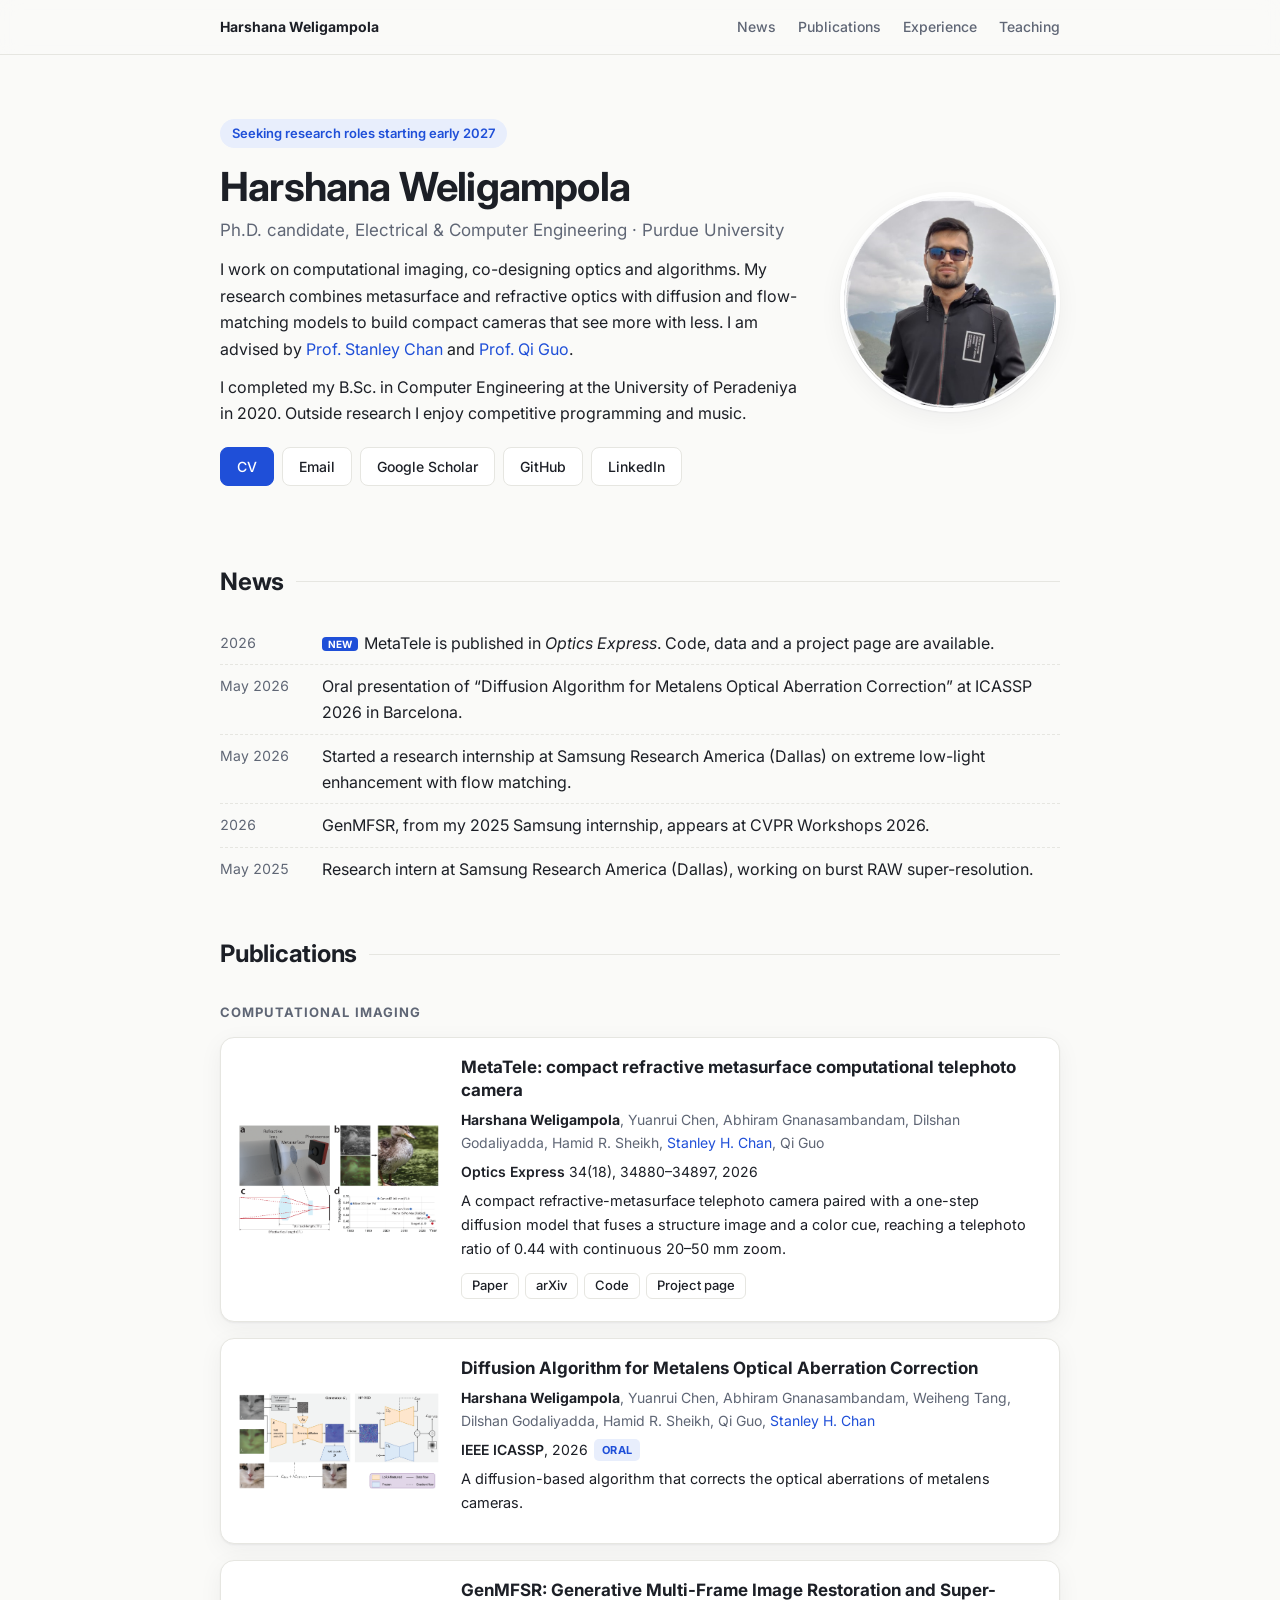
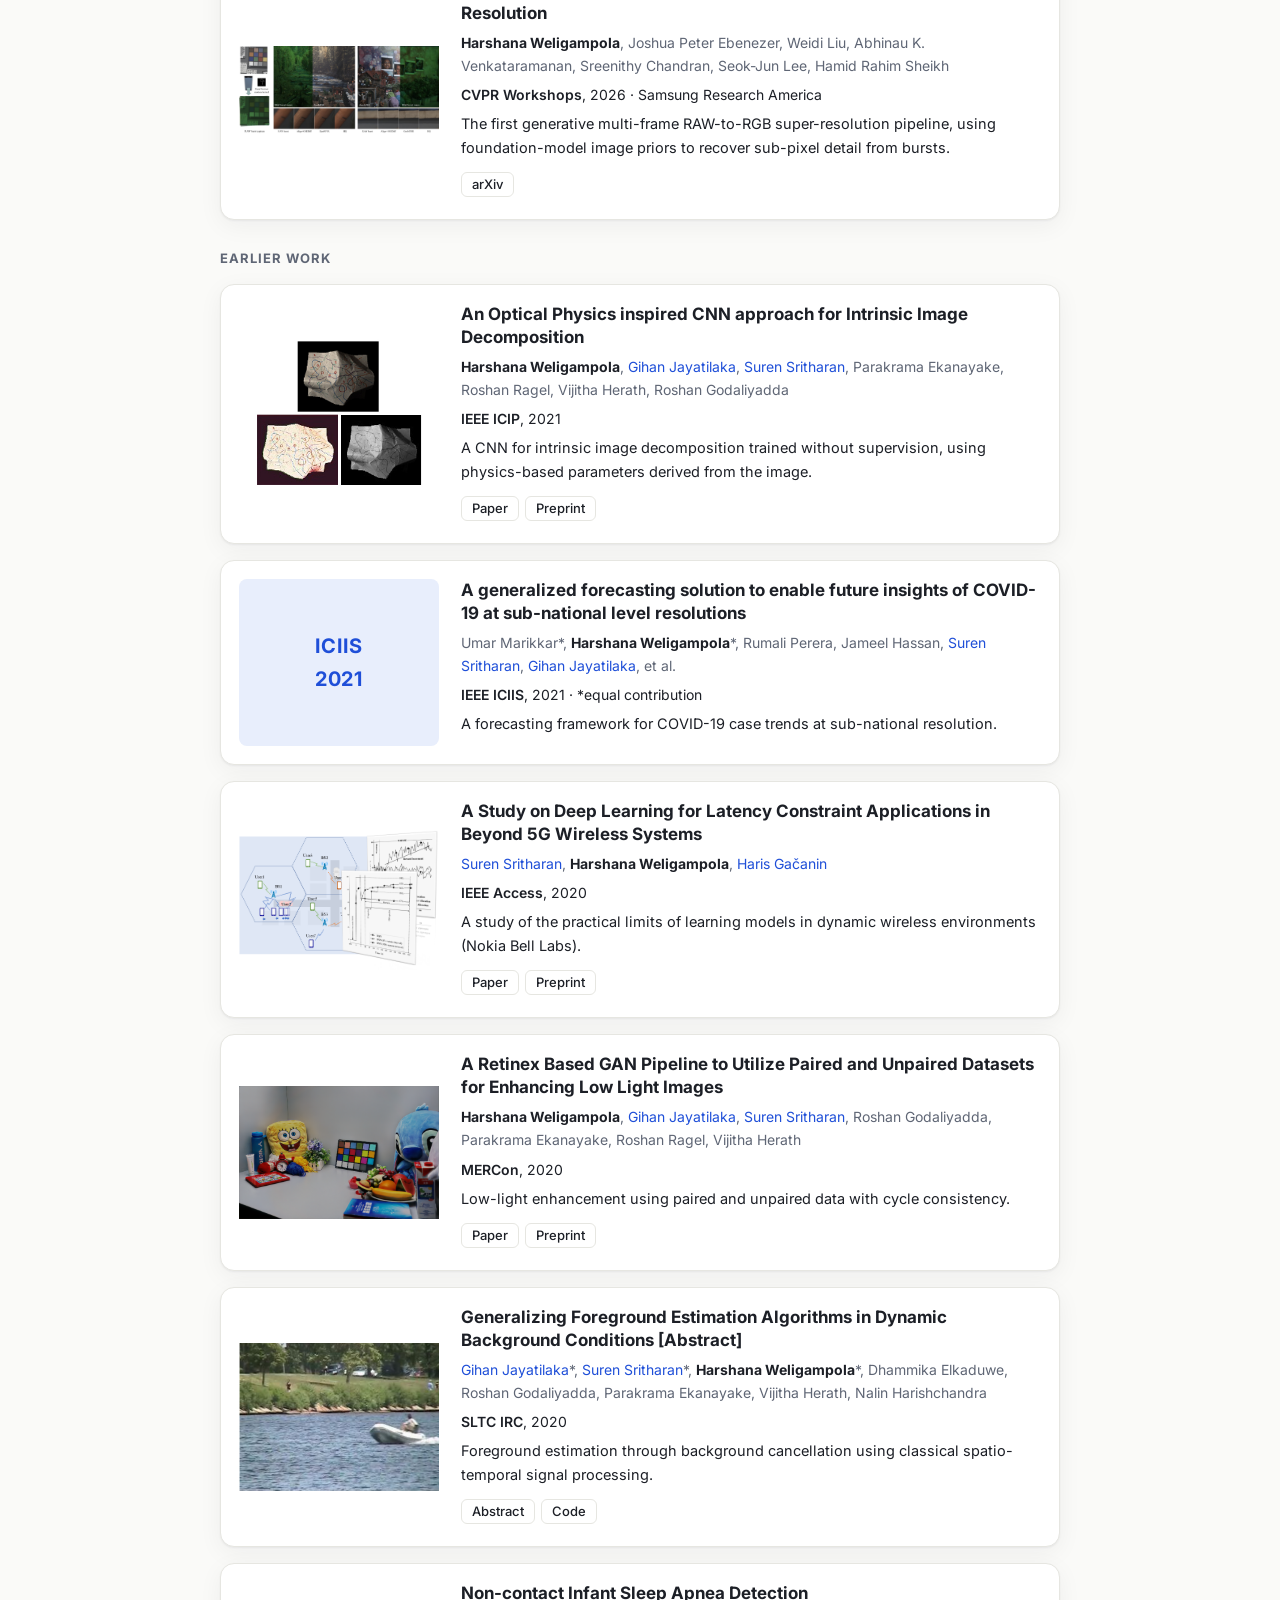
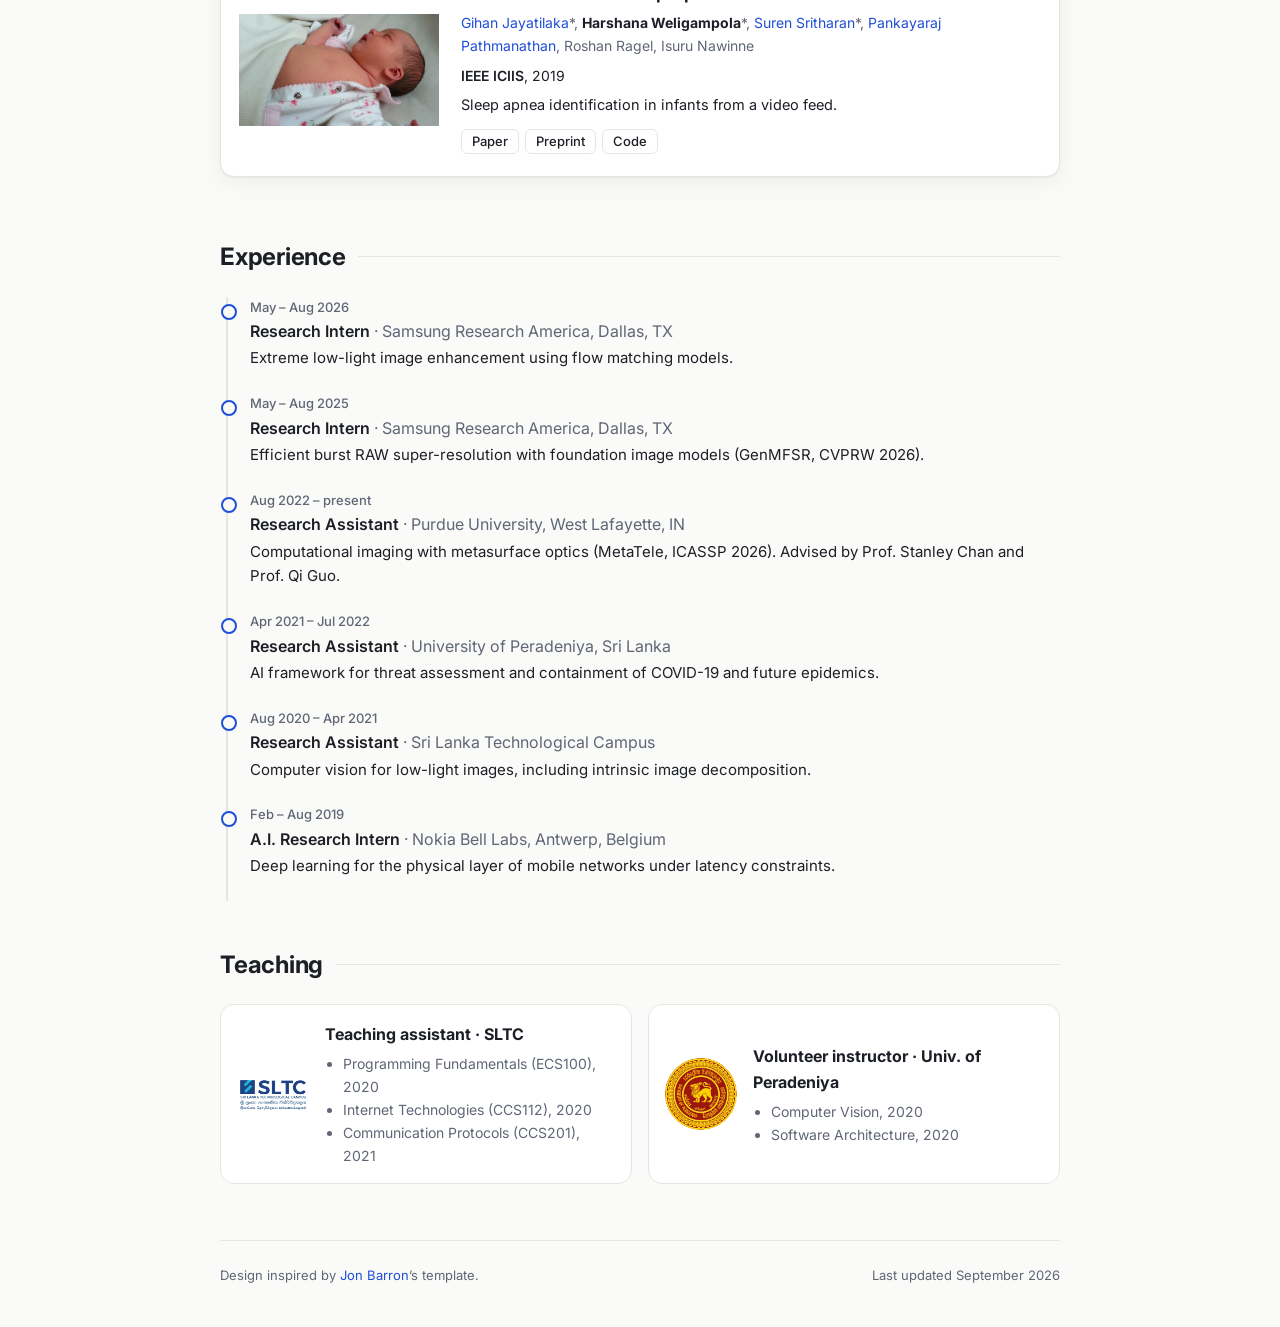
==== commit 92074793: "Add figures for ICASSP and GenMFSR cards Co-Authored-By: Claude Sonnet 5.5 <noreply@anthropic.com>" ====
--- a/index.html
+++ b/index.html
@@ -62,7 +62,7 @@
         </div>
       </article>
       <article class="paper">
-        <div class="thumb empty">ICASSP<br>2026</div>
+        <div class="thumb"><img src="images/icassp_fig.png" alt="" loading="lazy"></div>
         <div>
           <h4>Diffusion Algorithm for Metalens Optical Aberration Correction</h4>
           <div class="authors"><b>Harshana Weligampola</b>, Yuanrui Chen, Abhiram Gnanasambandam, Weiheng Tang, Dilshan Godaliyadda, Hamid R. Sheikh, Qi Guo, <a href="https://engineering.purdue.edu/ChanGroup/stanleychan.html">Stanley H. Chan</a></div>
@@ -72,7 +72,7 @@
         </div>
       </article>
       <article class="paper">
-        <div class="thumb empty">CVPRW<br>2026</div>
+        <div class="thumb"><img src="images/genmfsr_teaser.png" alt="" loading="lazy"></div>
         <div>
           <h4><a href="https://arxiv.org/abs/2603.19187">GenMFSR: Generative Multi-Frame Image Restoration and Super-Resolution</a></h4>
           <div class="authors"><b>Harshana Weligampola</b>, Joshua Peter Ebenezer, Weidi Liu, Abhinau K. Venkataramanan, Sreenithy Chandran, Seok-Jun Lee, Hamid Rahim Sheikh</div>
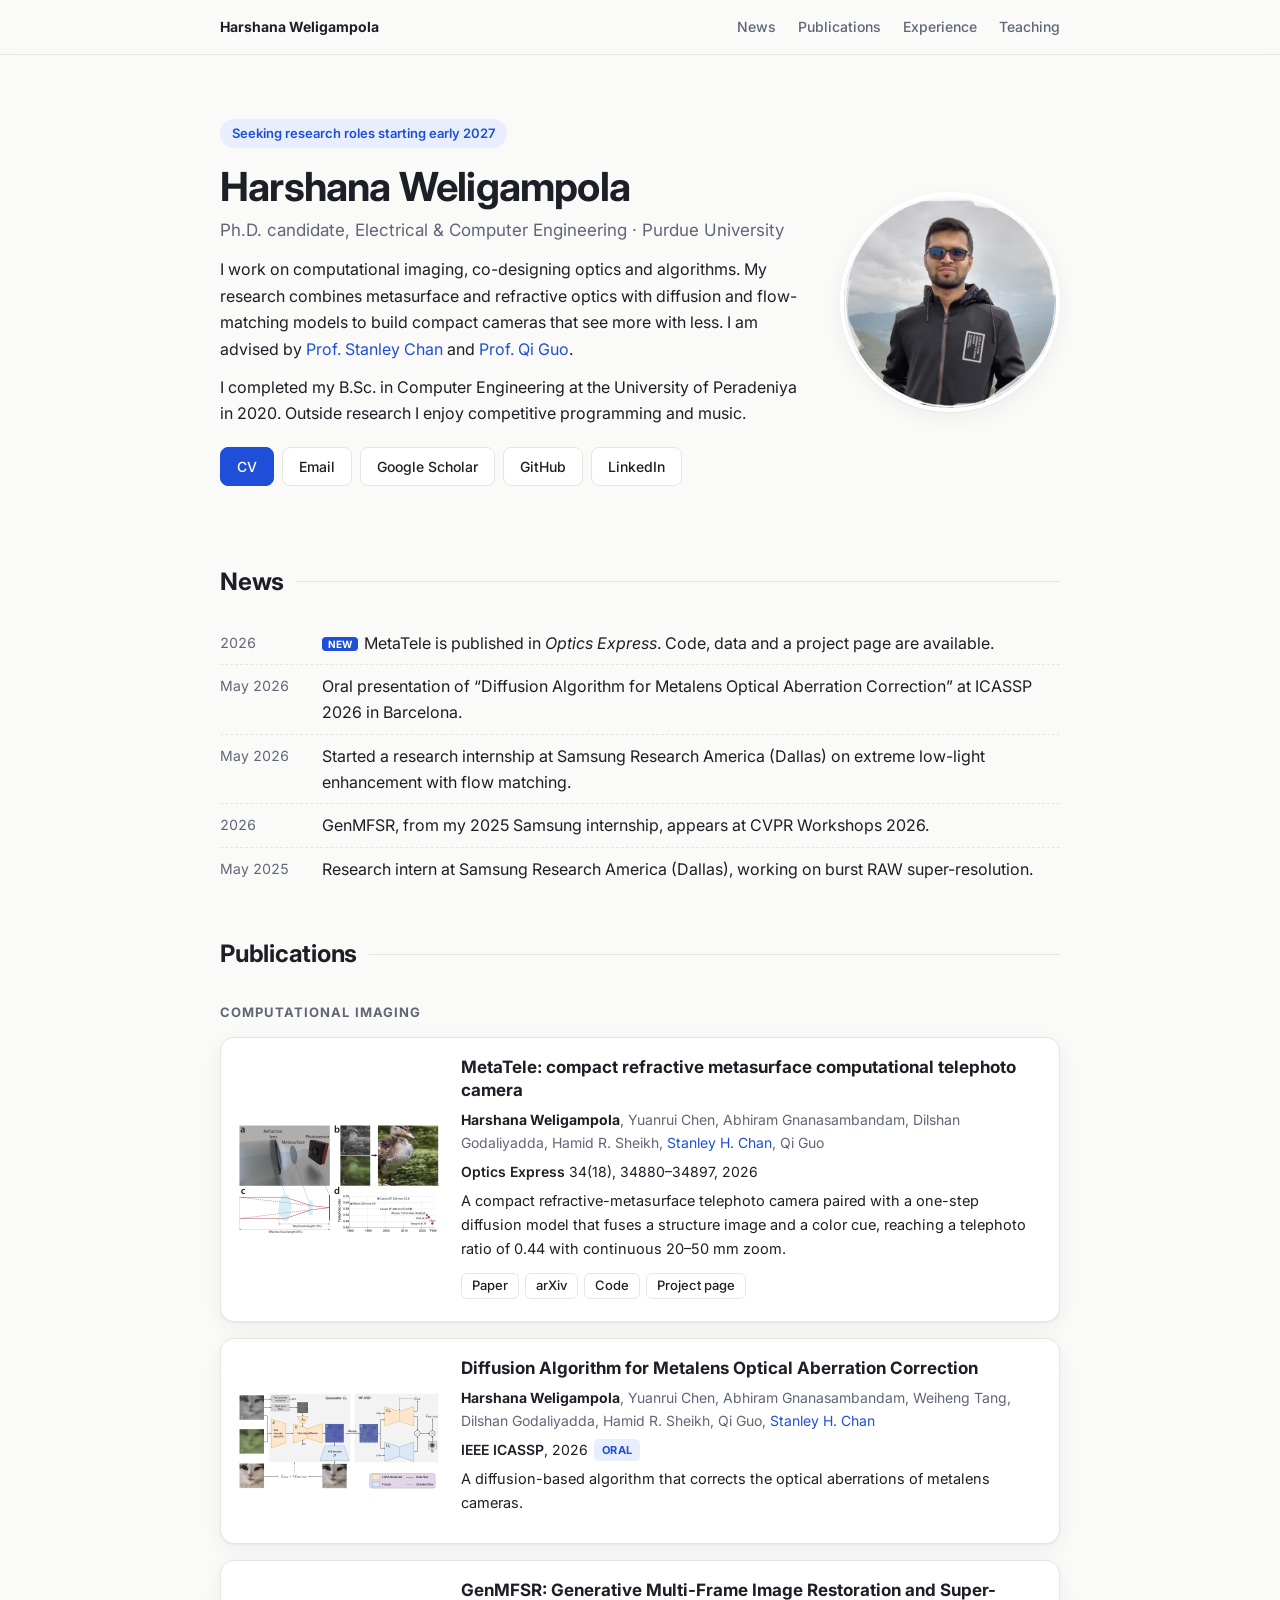
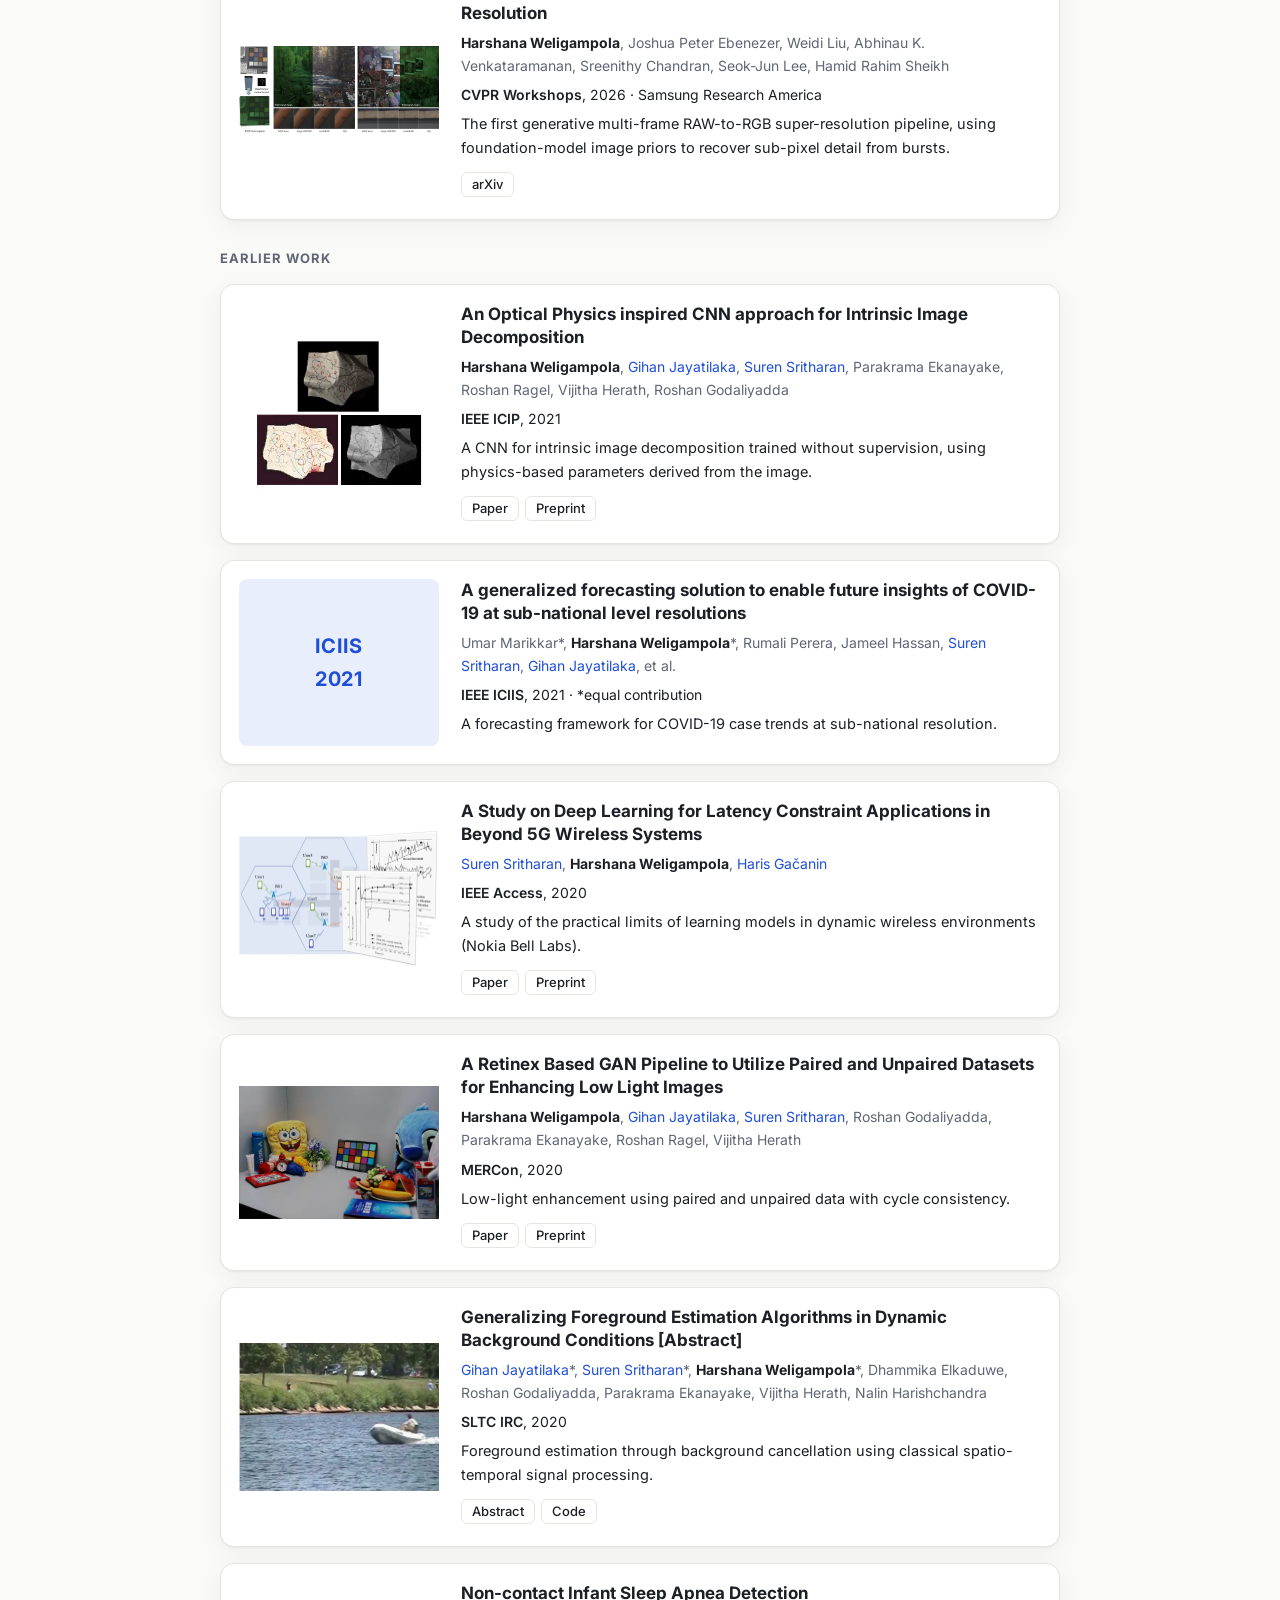
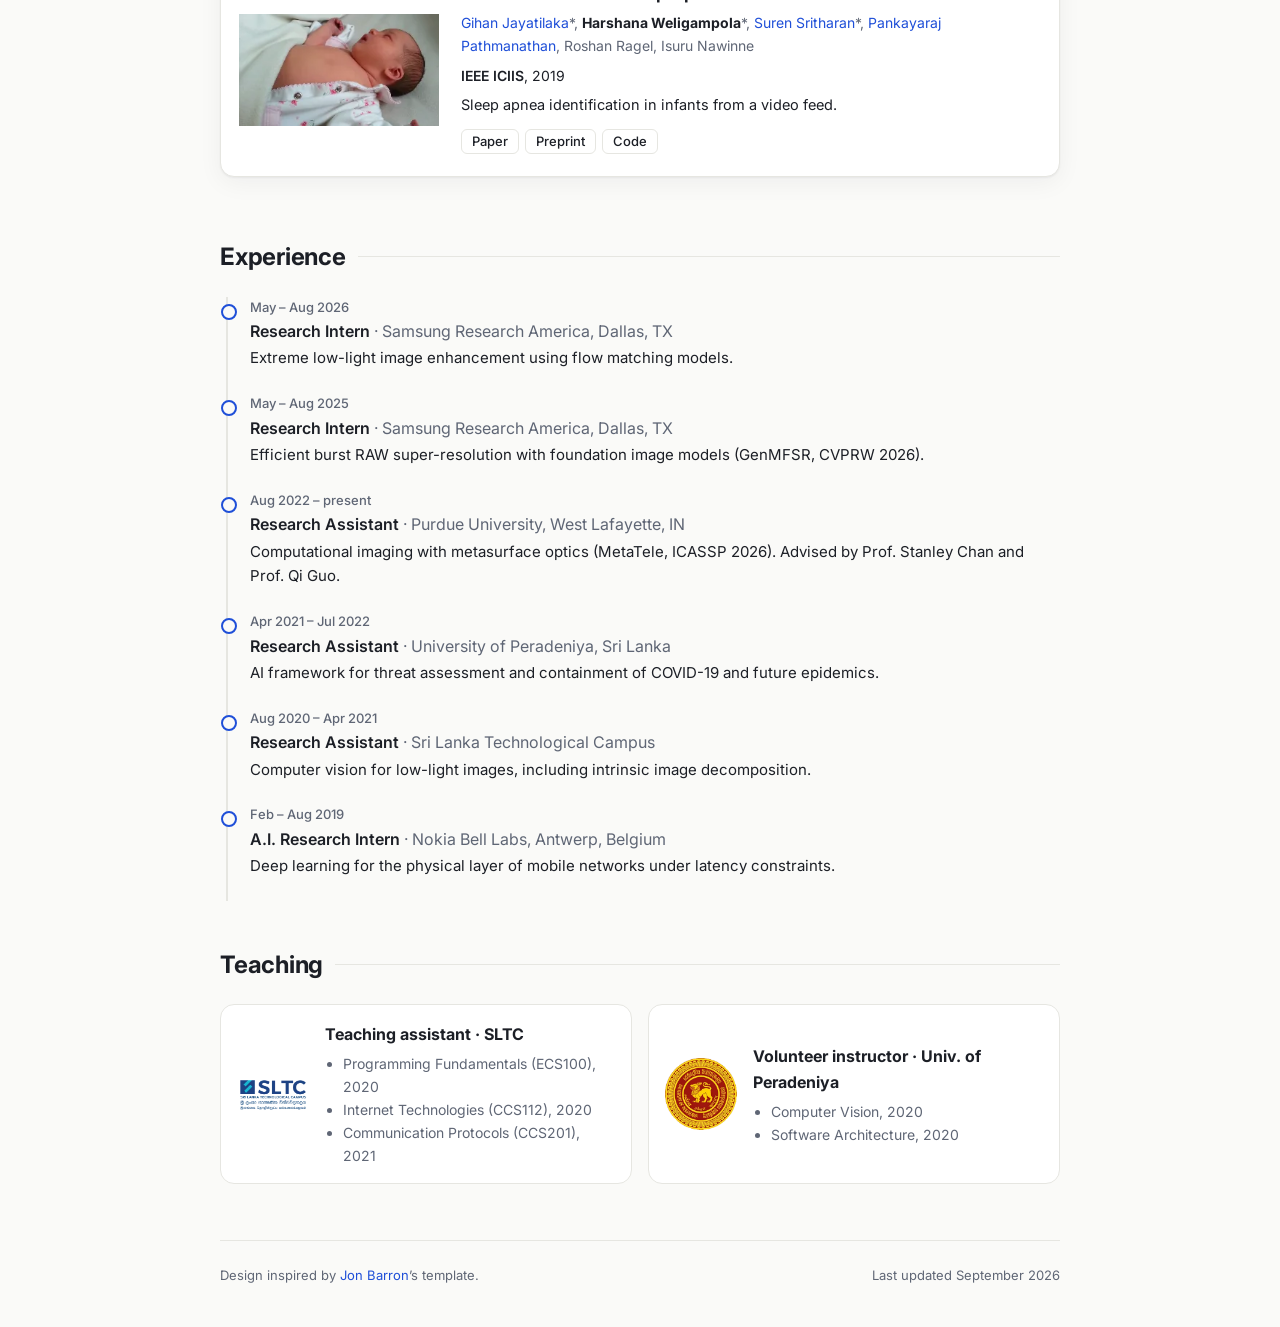
==== commit c89921eb: "Remove template leftovers, compress images, add favicon and social meta - Delete Jon Barron's mipner" ====
--- a/index.html
+++ b/index.html
@@ -6,7 +6,33 @@
   <title>Harshana Weligampola</title>
   <meta name="author" content="Harshana Weligampola">
   <meta name="description" content="Harshana Weligampola, Ph.D. candidate in Electrical and Computer Engineering at Purdue University working on computational imaging, metasurface optics and generative models.">
-  <link rel="icon" type="image/png" href="images/seal_icon.png">
+  <link rel="canonical" href="https://harshana95.github.io/">
+  <link rel="icon" type="image/png" href="images/favicon.png">
+  <link rel="apple-touch-icon" href="images/apple-touch-icon.png">
+  <meta property="og:type" content="profile">
+  <meta property="og:url" content="https://harshana95.github.io/">
+  <meta property="og:title" content="Harshana Weligampola">
+  <meta property="og:description" content="Ph.D. candidate at Purdue University working on computational imaging, metasurface optics and generative models.">
+  <meta property="og:image" content="https://harshana95.github.io/images/harshana.jpg">
+  <meta name="twitter:card" content="summary">
+  <script type="application/ld+json">
+  {
+    "@context": "https://schema.org",
+    "@type": "Person",
+    "name": "Harshana Weligampola",
+    "url": "https://harshana95.github.io/",
+    "image": "https://harshana95.github.io/images/harshana.jpg",
+    "jobTitle": "Ph.D. candidate",
+    "affiliation": {"@type": "CollegeOrUniversity", "name": "Purdue University"},
+    "alumniOf": {"@type": "CollegeOrUniversity", "name": "University of Peradeniya"},
+    "knowsAbout": ["Computational imaging", "Metasurface optics", "Diffusion models", "Flow matching"],
+    "sameAs": [
+      "https://scholar.google.com/citations?user=iDfndVYAAAAJ",
+      "https://github.com/harshana95",
+      "https://www.linkedin.com/in/harshanasumedha/"
+    ]
+  }
+  </script>
   <link rel="preconnect" href="https://fonts.googleapis.com">
   <link rel="preconnect" href="https://fonts.gstatic.com" crossorigin>
   <link href="https://fonts.googleapis.com/css2?family=Inter:wght@400;500;600;700&amp;display=swap" rel="stylesheet">
@@ -34,7 +60,7 @@
         <a class="btn" href="https://www.linkedin.com/in/harshanasumedha/">LinkedIn</a>
       </div>
     </div>
-    <img src="images/harshana_circle.jpg" alt="Harshana Weligampola">
+    <img src="images/harshana_circle.webp" alt="Harshana Weligampola">
   </header>
 
   <section id="news">
@@ -52,7 +78,7 @@
     <h2>Publications</h2>
     <h3 class="sub">Computational imaging</h3>
       <article class="paper">
-        <div class="thumb"><img src="images/metatele_teaser.png" alt="" loading="lazy"></div>
+        <div class="thumb"><img src="images/metatele_teaser.webp" alt="" loading="lazy"></div>
         <div>
           <h4><a href="https://metatele.qiguo.org/">MetaTele: compact refractive metasurface computational telephoto camera</a></h4>
           <div class="authors"><b>Harshana Weligampola</b>, Yuanrui Chen, Abhiram Gnanasambandam, Dilshan Godaliyadda, Hamid R. Sheikh, <a href="https://engineering.purdue.edu/ChanGroup/stanleychan.html">Stanley H. Chan</a>, Qi Guo</div>
@@ -62,7 +88,7 @@
         </div>
       </article>
       <article class="paper">
-        <div class="thumb"><img src="images/icassp_fig.png" alt="" loading="lazy"></div>
+        <div class="thumb"><img src="images/icassp_fig.webp" alt="" loading="lazy"></div>
         <div>
           <h4>Diffusion Algorithm for Metalens Optical Aberration Correction</h4>
           <div class="authors"><b>Harshana Weligampola</b>, Yuanrui Chen, Abhiram Gnanasambandam, Weiheng Tang, Dilshan Godaliyadda, Hamid R. Sheikh, Qi Guo, <a href="https://engineering.purdue.edu/ChanGroup/stanleychan.html">Stanley H. Chan</a></div>
@@ -72,7 +98,7 @@
         </div>
       </article>
       <article class="paper">
-        <div class="thumb"><img src="images/genmfsr_teaser.png" alt="" loading="lazy"></div>
+        <div class="thumb"><img src="images/genmfsr_teaser.webp" alt="" loading="lazy"></div>
         <div>
           <h4><a href="https://arxiv.org/abs/2603.19187">GenMFSR: Generative Multi-Frame Image Restoration and Super-Resolution</a></h4>
           <div class="authors"><b>Harshana Weligampola</b>, Joshua Peter Ebenezer, Weidi Liu, Abhinau K. Venkataramanan, Sreenithy Chandran, Seok-Jun Lee, Hamid Rahim Sheikh</div>
@@ -83,7 +109,7 @@
       </article>
     <h3 class="sub">Earlier work</h3>
       <article class="paper">
-        <div class="thumb"><img src="images/iid_img.jpg" alt="" loading="lazy"></div>
+        <div class="thumb"><img src="images/iid_img.webp" alt="" loading="lazy"></div>
         <div>
           <h4><a href="https://ieeexplore.ieee.org/document/9506375">An Optical Physics inspired CNN approach for Intrinsic Image Decomposition</a></h4>
           <div class="authors"><b>Harshana Weligampola</b>, <a href="https://gihan.me/">Gihan Jayatilaka</a>, <a href="https://suren3141.github.io/">Suren Sritharan</a>, Parakrama Ekanayake, Roshan Ragel, Vijitha Herath, Roshan Godaliyadda</div>
@@ -103,7 +129,7 @@
         </div>
       </article>
       <article class="paper">
-        <div class="thumb"><img src="images/ga_b5g.png" alt="" loading="lazy"></div>
+        <div class="thumb"><img src="images/ga_b5g.webp" alt="" loading="lazy"></div>
         <div>
           <h4><a href="https://ieeexplore.ieee.org/document/9268052">A Study on Deep Learning for Latency Constraint Applications in Beyond 5G Wireless Systems</a></h4>
           <div class="authors"><a href="https://suren3141.github.io/">Suren Sritharan</a>, <b>Harshana Weligampola</b>, <a href="https://scholar.google.com/citations?user=Ck2A6lEAAAAJ&amp;hl=en">Haris Gačanin</a></div>
@@ -113,7 +139,7 @@
         </div>
       </article>
       <article class="paper">
-        <div class="thumb"><img src="images/rgan_high.png" alt="" loading="lazy"></div>
+        <div class="thumb"><img src="images/rgan_high.webp" alt="" loading="lazy"></div>
         <div>
           <h4><a href="https://ieeexplore.ieee.org/document/9185373">A Retinex Based GAN Pipeline to Utilize Paired and Unpaired Datasets for Enhancing Low Light Images</a></h4>
           <div class="authors"><b>Harshana Weligampola</b>, <a href="https://gihan.me/">Gihan Jayatilaka</a>, <a href="https://suren3141.github.io/">Suren Sritharan</a>, Roshan Godaliyadda, Parakrama Ekanayake, Roshan Ragel, Vijitha Herath</div>
@@ -123,7 +149,7 @@
         </div>
       </article>
       <article class="paper">
-        <div class="thumb"><img src="images/boat1.png" alt="" loading="lazy"></div>
+        <div class="thumb"><img src="images/boat1.webp" alt="" loading="lazy"></div>
         <div>
           <h4><a href="data/2020-sltc-irc-abstract.pdf">Generalizing Foreground Estimation Algorithms in Dynamic Background Conditions [Abstract]</a></h4>
           <div class="authors"><a href="https://gihan.me/">Gihan Jayatilaka</a>*, <a href="https://suren3141.github.io/">Suren Sritharan</a>*, <b>Harshana Weligampola</b>*, Dhammika Elkaduwe, Roshan Godaliyadda, Parakrama Ekanayake, Vijitha Herath, Nalin Harishchandra</div>
@@ -133,7 +159,7 @@
         </div>
       </article>
       <article class="paper">
-        <div class="thumb"><img src="images/baby1.png" alt="" loading="lazy"></div>
+        <div class="thumb"><img src="images/baby1.webp" alt="" loading="lazy"></div>
         <div>
           <h4><a href="https://ieeexplore.ieee.org/document/9063269">Non-contact Infant Sleep Apnea Detection</a></h4>
           <div class="authors"><a href="https://gihan.me/">Gihan Jayatilaka</a>*, <b>Harshana Weligampola</b>*, <a href="https://suren3141.github.io/">Suren Sritharan</a>*, <a href="https://scholar.google.com/citations?user=G_gAOpwAAAAJ&amp;hl=en">Pankayaraj Pathmanathan</a>, Roshan Ragel, Isuru Nawinne</div>
@@ -159,8 +185,8 @@
   <section id="teaching">
     <h2>Teaching</h2>
     <div class="teach">
-      <div><img src="images/SLTC.png" alt="SLTC"><div><b>Teaching assistant · SLTC</b><ul><li>Programming Fundamentals (ECS100), 2020</li><li>Internet Technologies (CCS112), 2020</li><li>Communication Protocols (CCS201), 2021</li></ul></div></div>
-      <div><img src="images/UOP_logo.png" alt="University of Peradeniya"><div><b>Volunteer instructor · Univ. of Peradeniya</b><ul><li>Computer Vision, 2020</li><li>Software Architecture, 2020</li></ul></div></div>
+      <div><img src="images/SLTC.webp" alt="SLTC"><div><b>Teaching assistant · SLTC</b><ul><li>Programming Fundamentals (ECS100), 2020</li><li>Internet Technologies (CCS112), 2020</li><li>Communication Protocols (CCS201), 2021</li></ul></div></div>
+      <div><img src="images/UOP_logo.webp" alt="University of Peradeniya"><div><b>Volunteer instructor · Univ. of Peradeniya</b><ul><li>Computer Vision, 2020</li><li>Software Architecture, 2020</li></ul></div></div>
     </div>
   </section>
 
--- a/site.css
+++ b/site.css
@@ -74,6 +74,15 @@
 
 footer{margin-top:48px;padding:24px 0 40px;border-top:1px solid var(--line);color:var(--muted);font-size:13px;display:flex;justify-content:space-between;flex-wrap:wrap;gap:8px}
 
+@media (prefers-color-scheme:dark){
+  .thumb img,.teach img{filter:brightness(.9)}
+}
+@media (prefers-reduced-motion:reduce){
+  html{scroll-behavior:auto}
+  .paper{transition:none}
+  .paper:hover{transform:none}
+}
+
 @media (max-width:680px){
   .hero{grid-template-columns:1fr;padding-top:36px}
   .hero img{order:-1;width:150px;height:150px}
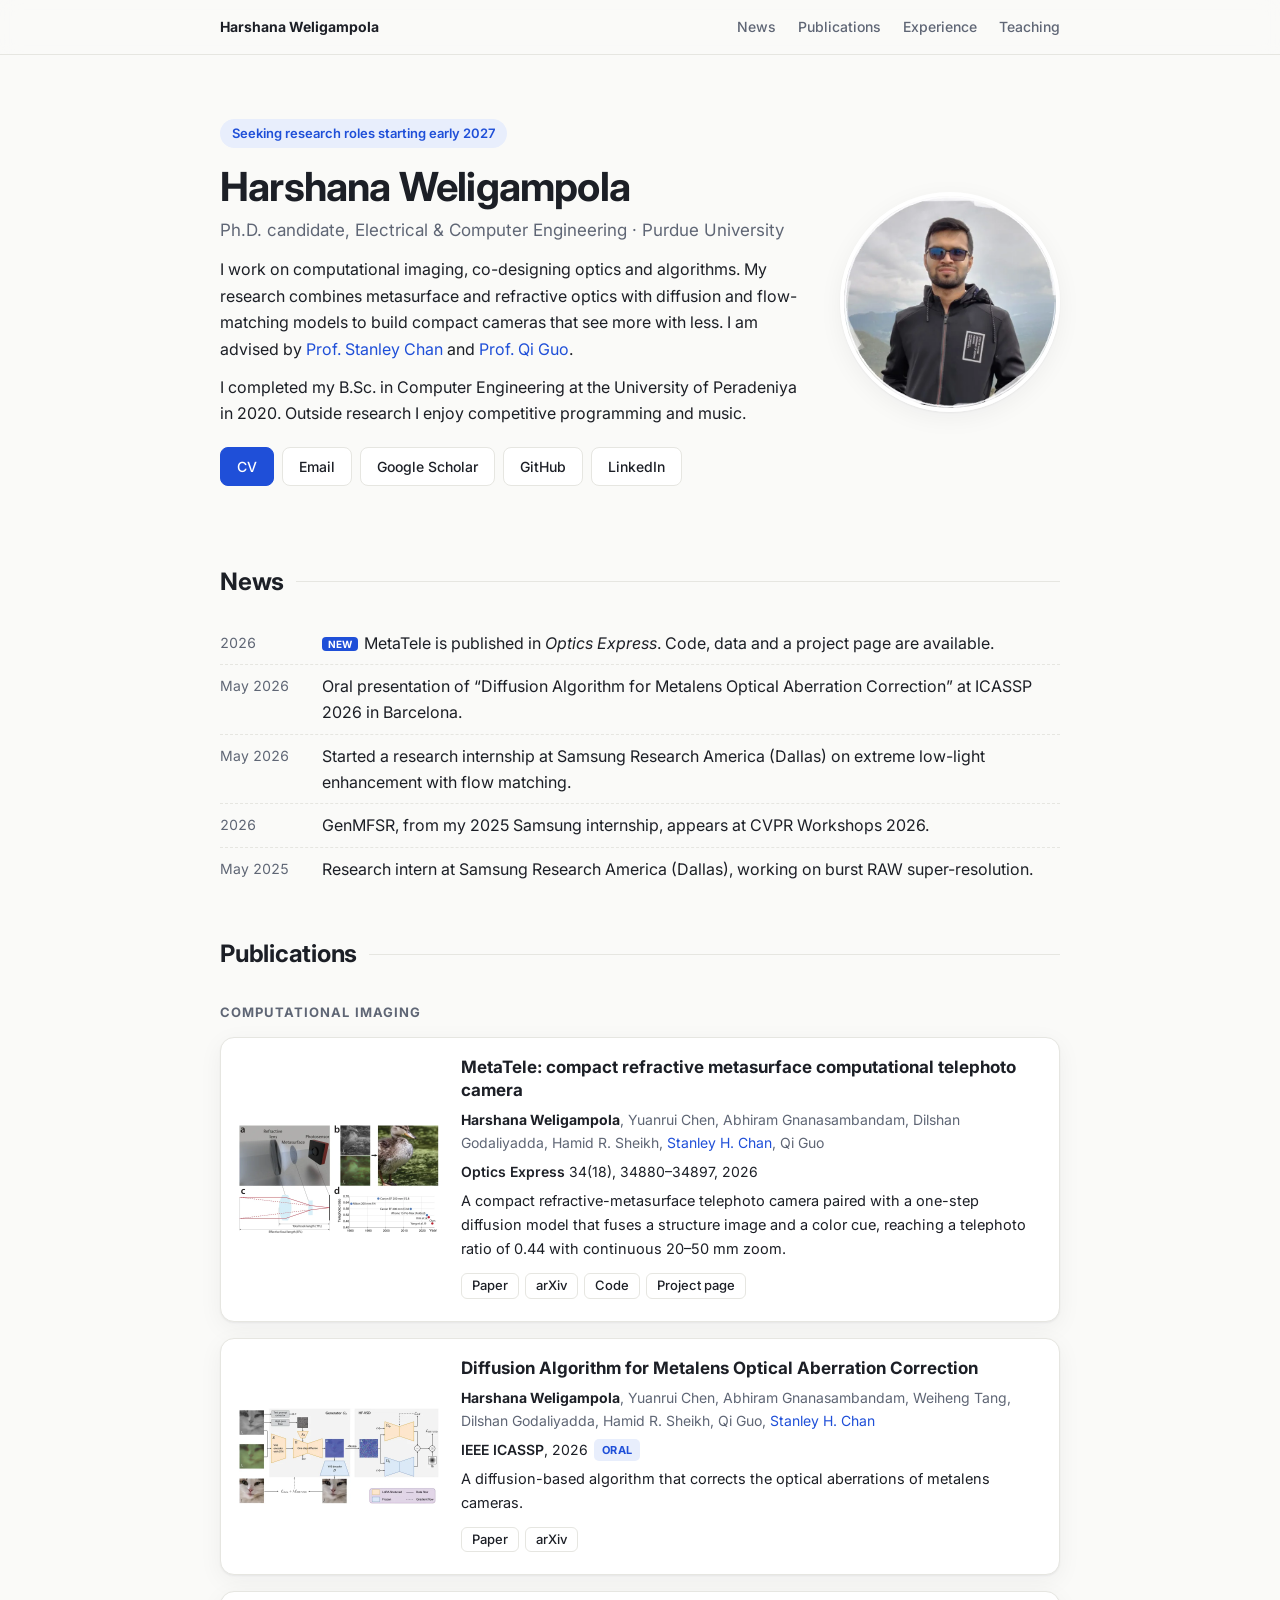
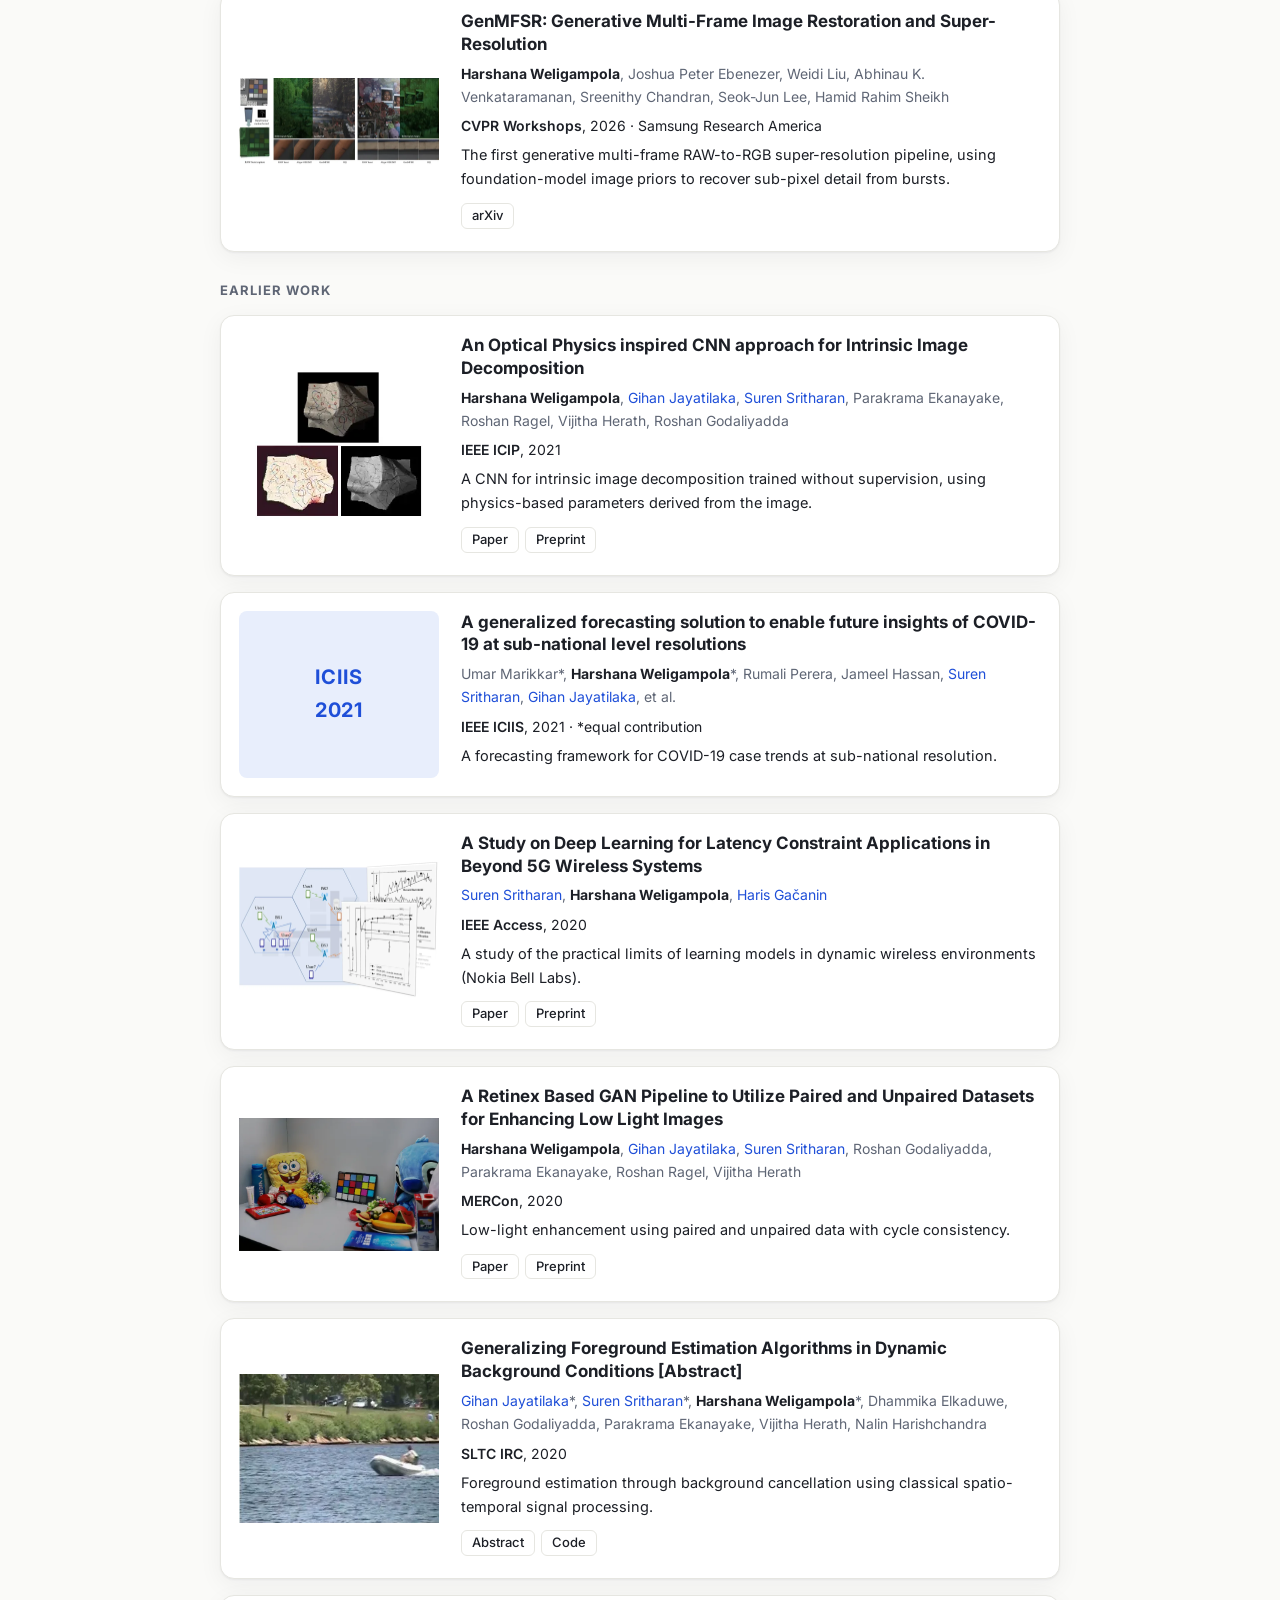
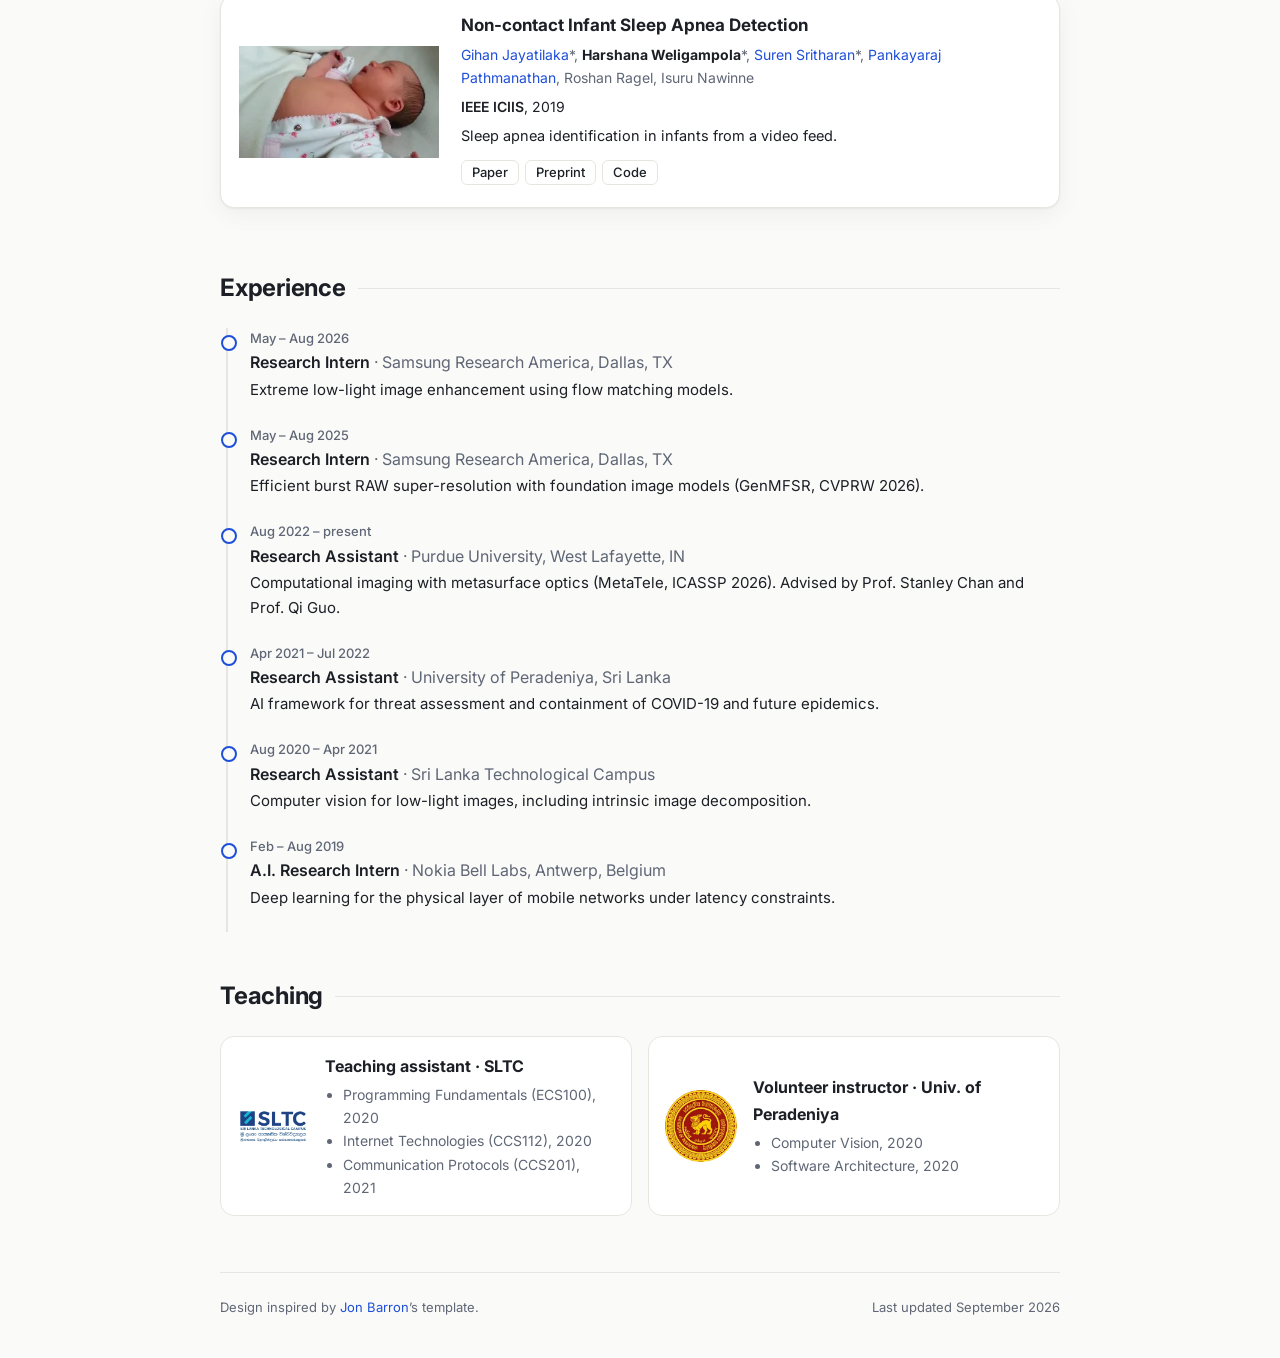
==== commit fbc02ca0: "Add ICASSP 2026 paper links; link job-search badge to email Co-Authored-By: Claude Opus 5.5 <noreply" ====
--- a/index.html
+++ b/index.html
@@ -47,7 +47,7 @@
 <main class="wrap" id="top">
   <header class="hero">
     <div>
-      <span class="badge">Seeking research roles starting early 2027</span>
+      <a class="badge" href="mailto:wweligam@purdue.edu">Seeking research roles starting early 2027</a>
       <h1>Harshana Weligampola</h1>
       <p class="role">Ph.D. candidate, Electrical &amp; Computer Engineering · Purdue University</p>
       <p>I work on computational imaging, co-designing optics and algorithms. My research combines metasurface and refractive optics with diffusion and flow-matching models to build compact cameras that see more with less. I am advised by <a href="https://engineering.purdue.edu/ChanGroup/stanleychan.html">Prof. Stanley Chan</a> and <a href="https://www.qiguo.org/">Prof. Qi Guo</a>.</p>
@@ -90,11 +90,11 @@
       <article class="paper">
         <div class="thumb"><img src="images/icassp_fig.webp" alt="" loading="lazy"></div>
         <div>
-          <h4>Diffusion Algorithm for Metalens Optical Aberration Correction</h4>
+          <h4><a href="https://ieeexplore.ieee.org/document/11460962">Diffusion Algorithm for Metalens Optical Aberration Correction</a></h4>
           <div class="authors"><b>Harshana Weligampola</b>, Yuanrui Chen, Abhiram Gnanasambandam, Weiheng Tang, Dilshan Godaliyadda, Hamid R. Sheikh, Qi Guo, <a href="https://engineering.purdue.edu/ChanGroup/stanleychan.html">Stanley H. Chan</a></div>
           <div class="venue"><em>IEEE ICASSP</em>, 2026<span class="tag">Oral</span></div>
           <p class="desc">A diffusion-based algorithm that corrects the optical aberrations of metalens cameras.</p>
-          <div class="pl"></div>
+          <div class="pl"><a href="https://ieeexplore.ieee.org/document/11460962">Paper</a><a href="https://arxiv.org/abs/2511.12689">arXiv</a></div>
         </div>
       </article>
       <article class="paper">
--- a/site.css
+++ b/site.css
@@ -25,6 +25,7 @@
 .hero p{margin:0 0 12px}
 .hero img{width:220px;height:220px;border-radius:50%;object-fit:cover;box-shadow:var(--shadow);border:4px solid var(--card)}
 .badge{display:inline-block;background:var(--accent-soft);color:var(--accent);padding:4px 12px;border-radius:99px;font-size:13px;font-weight:600;margin-bottom:16px}
+.badge:hover{text-decoration:none;filter:brightness(.95)}
 .links{display:flex;flex-wrap:wrap;gap:8px;margin-top:20px}
 .btn{display:inline-block;padding:7px 16px;border:1px solid var(--line);background:var(--card);border-radius:8px;font-size:14px;font-weight:500;color:var(--text)}
 .btn:hover{border-color:var(--accent);color:var(--accent);text-decoration:none}
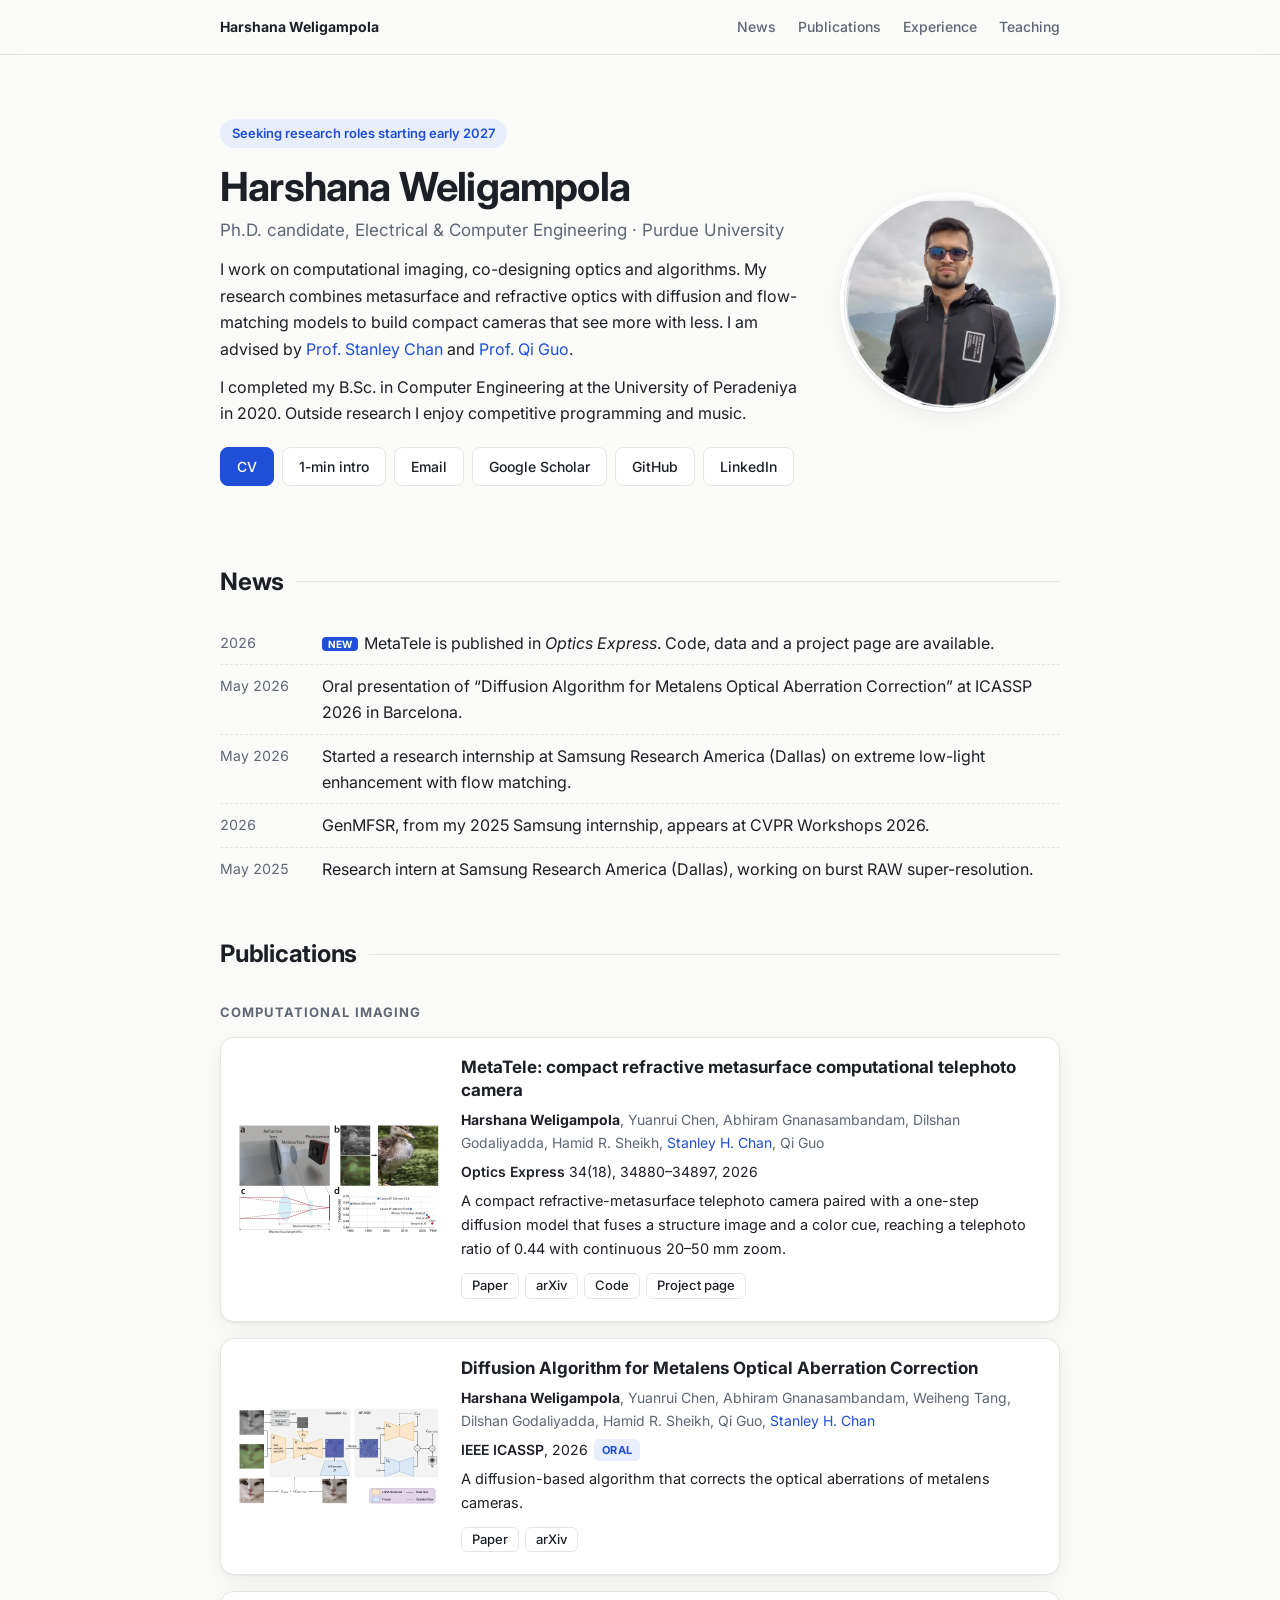
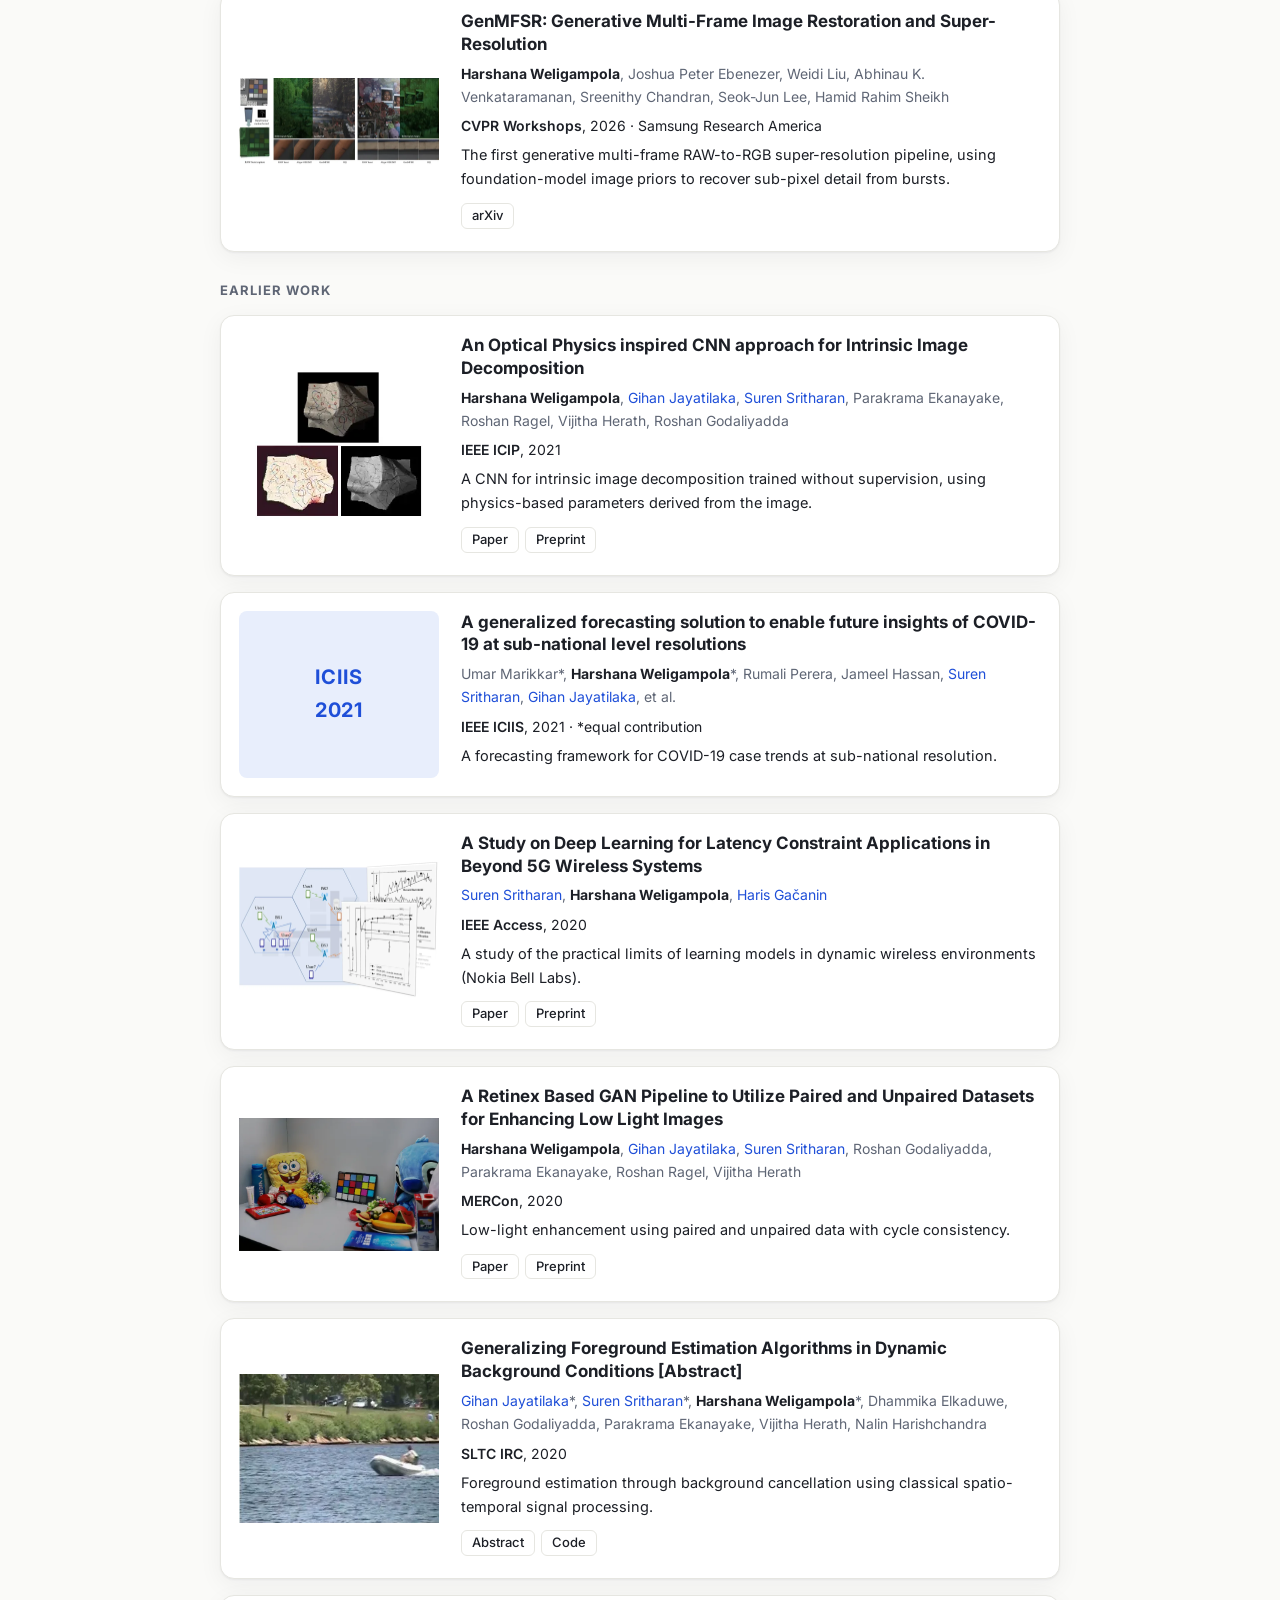
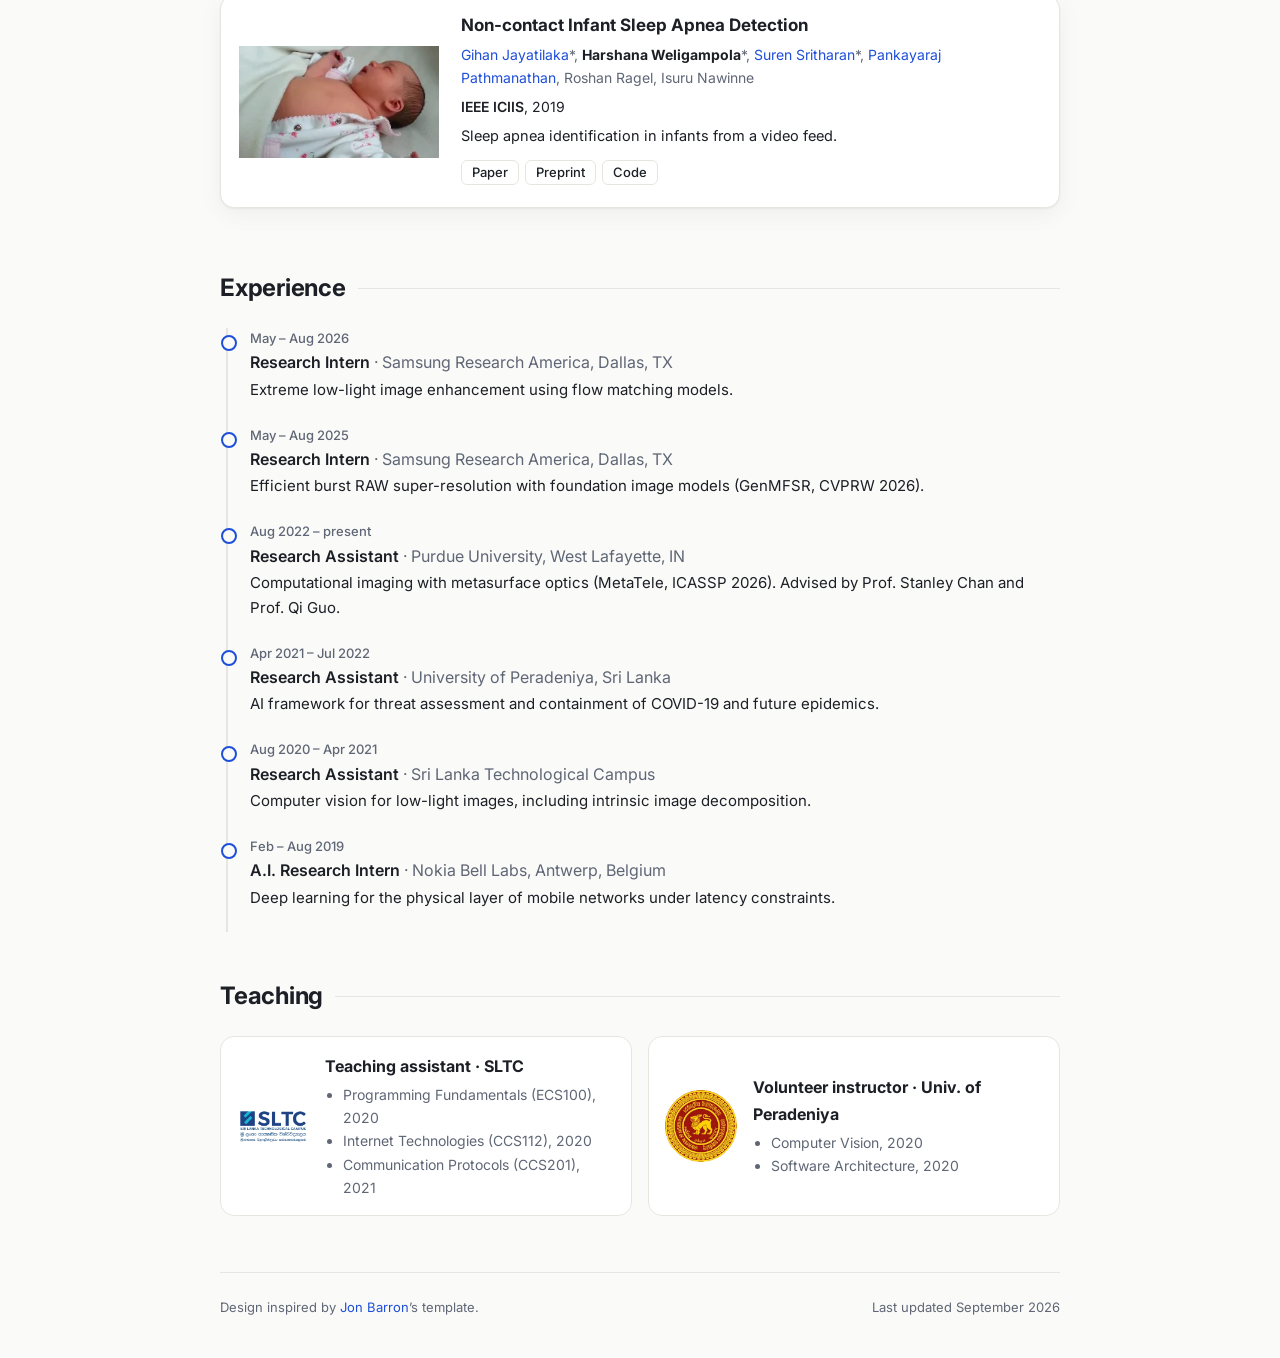
==== commit 19073f8a: "Add one-minute elevator pitch slide page pitch.html is a six-slide intro deck with keyboard/swipe na" ====
--- a/index.html
+++ b/index.html
@@ -54,6 +54,7 @@
       <p>I completed my B.Sc. in Computer Engineering at the University of Peradeniya in 2020. Outside research I enjoy competitive programming and music.</p>
       <div class="links">
         <a class="btn primary" href="data/CV.pdf">CV</a>
+        <a class="btn" href="pitch.html">1-min intro</a>
         <a class="btn" href="mailto:wweligam@purdue.edu">Email</a>
         <a class="btn" href="https://scholar.google.com/citations?user=iDfndVYAAAAJ&amp;hl=en">Google Scholar</a>
         <a class="btn" href="https://github.com/harshana95/">GitHub</a>
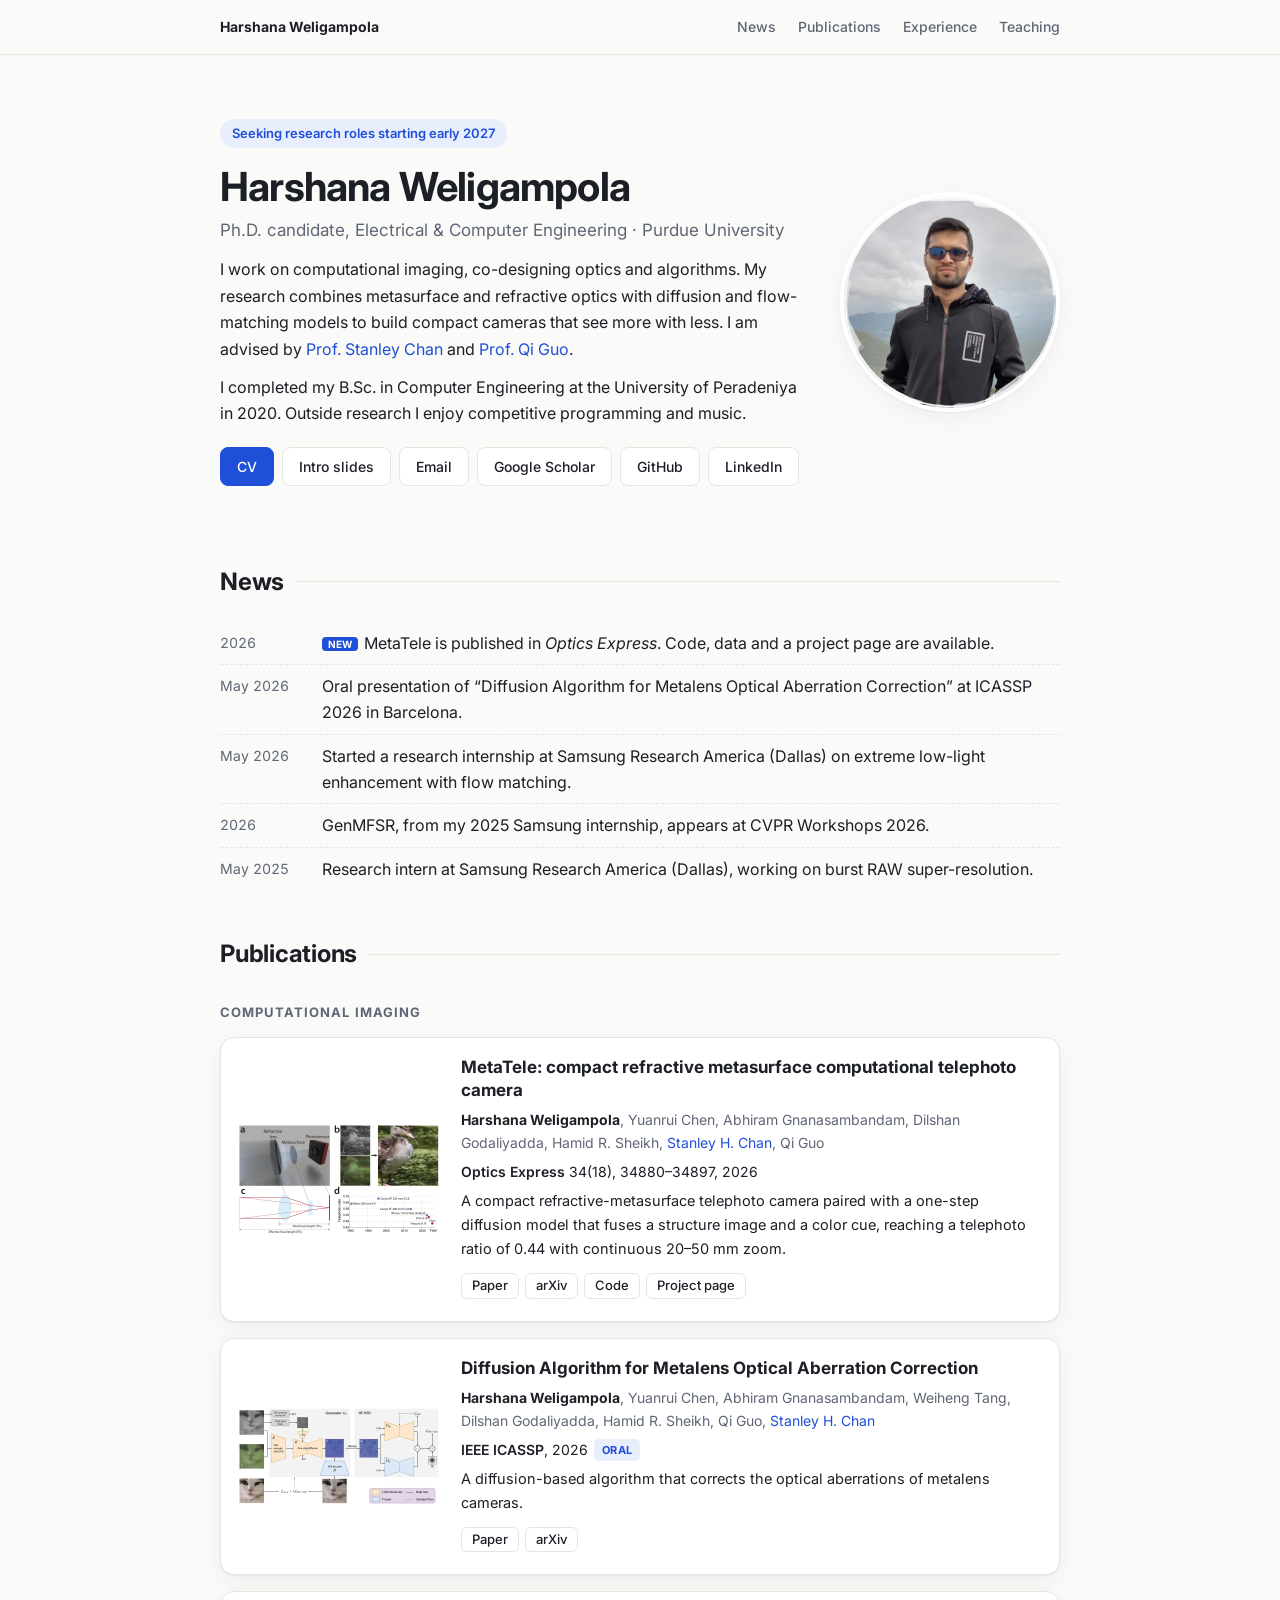
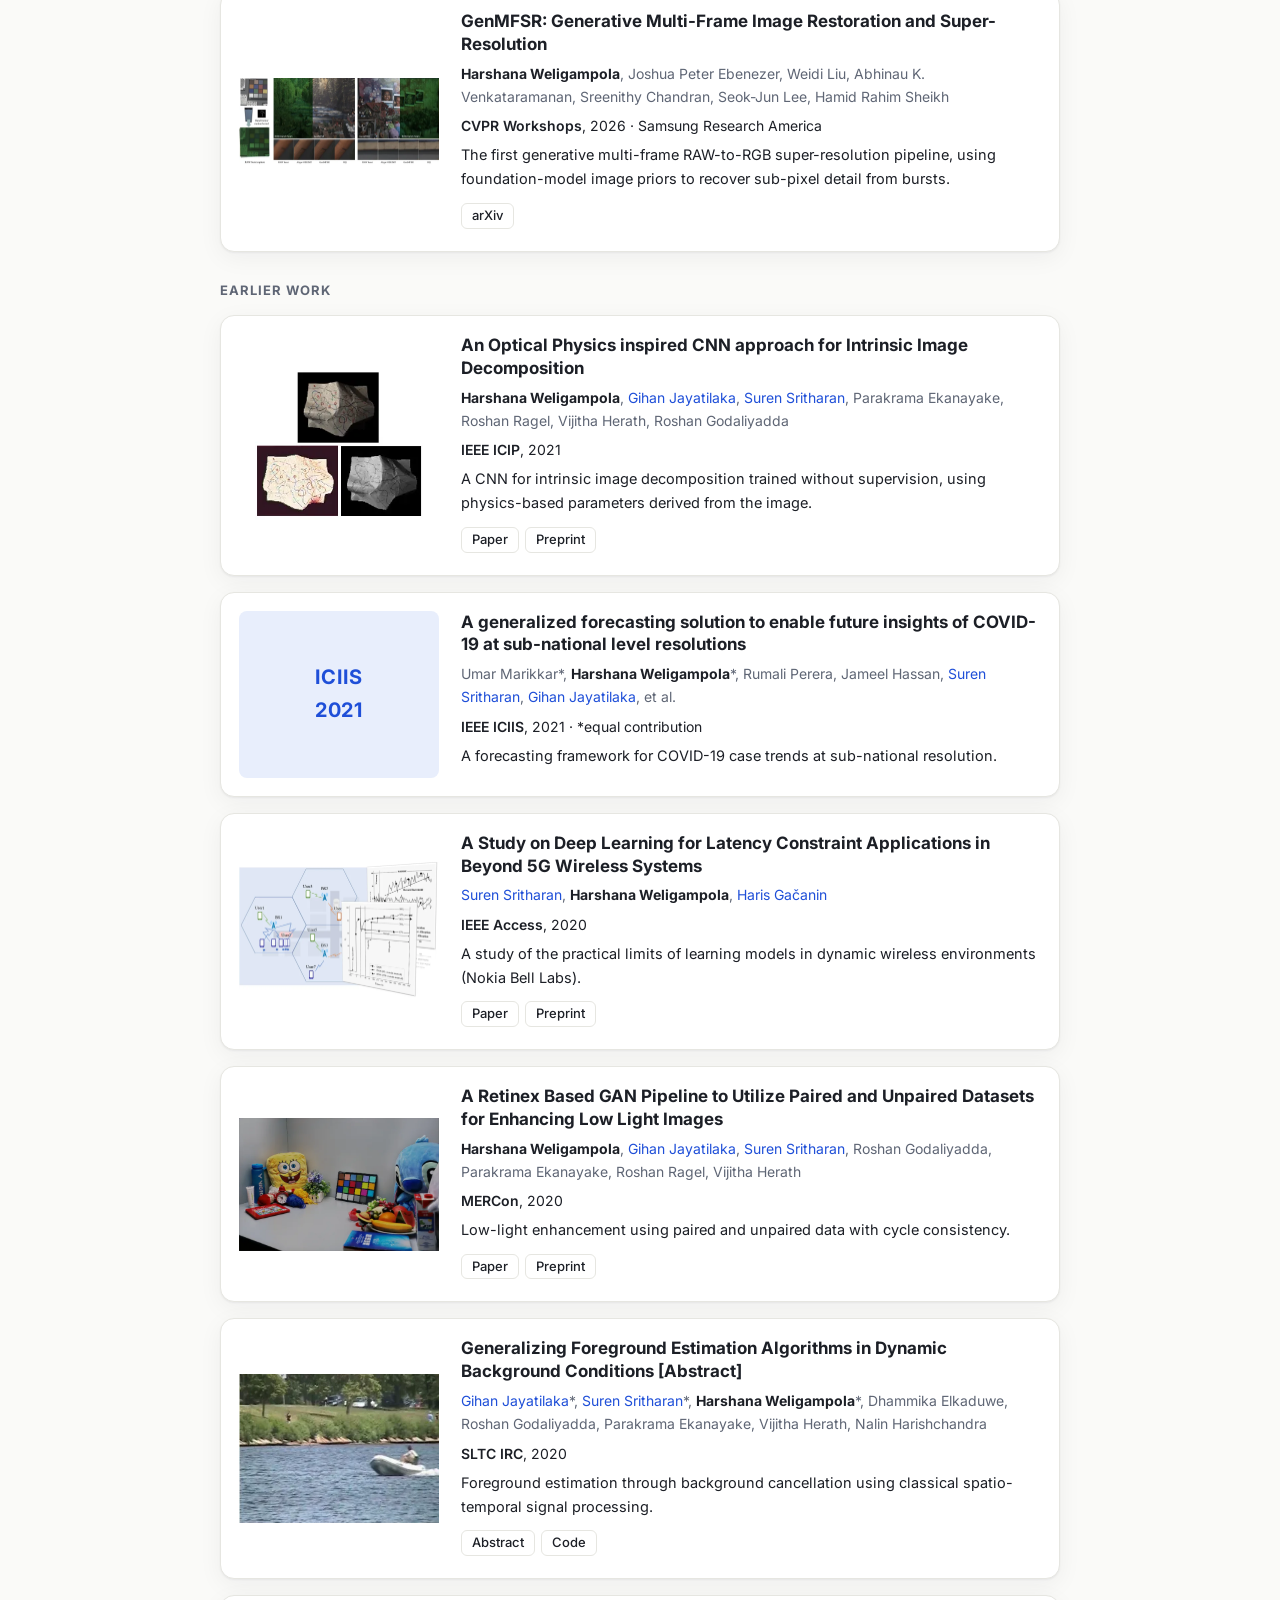
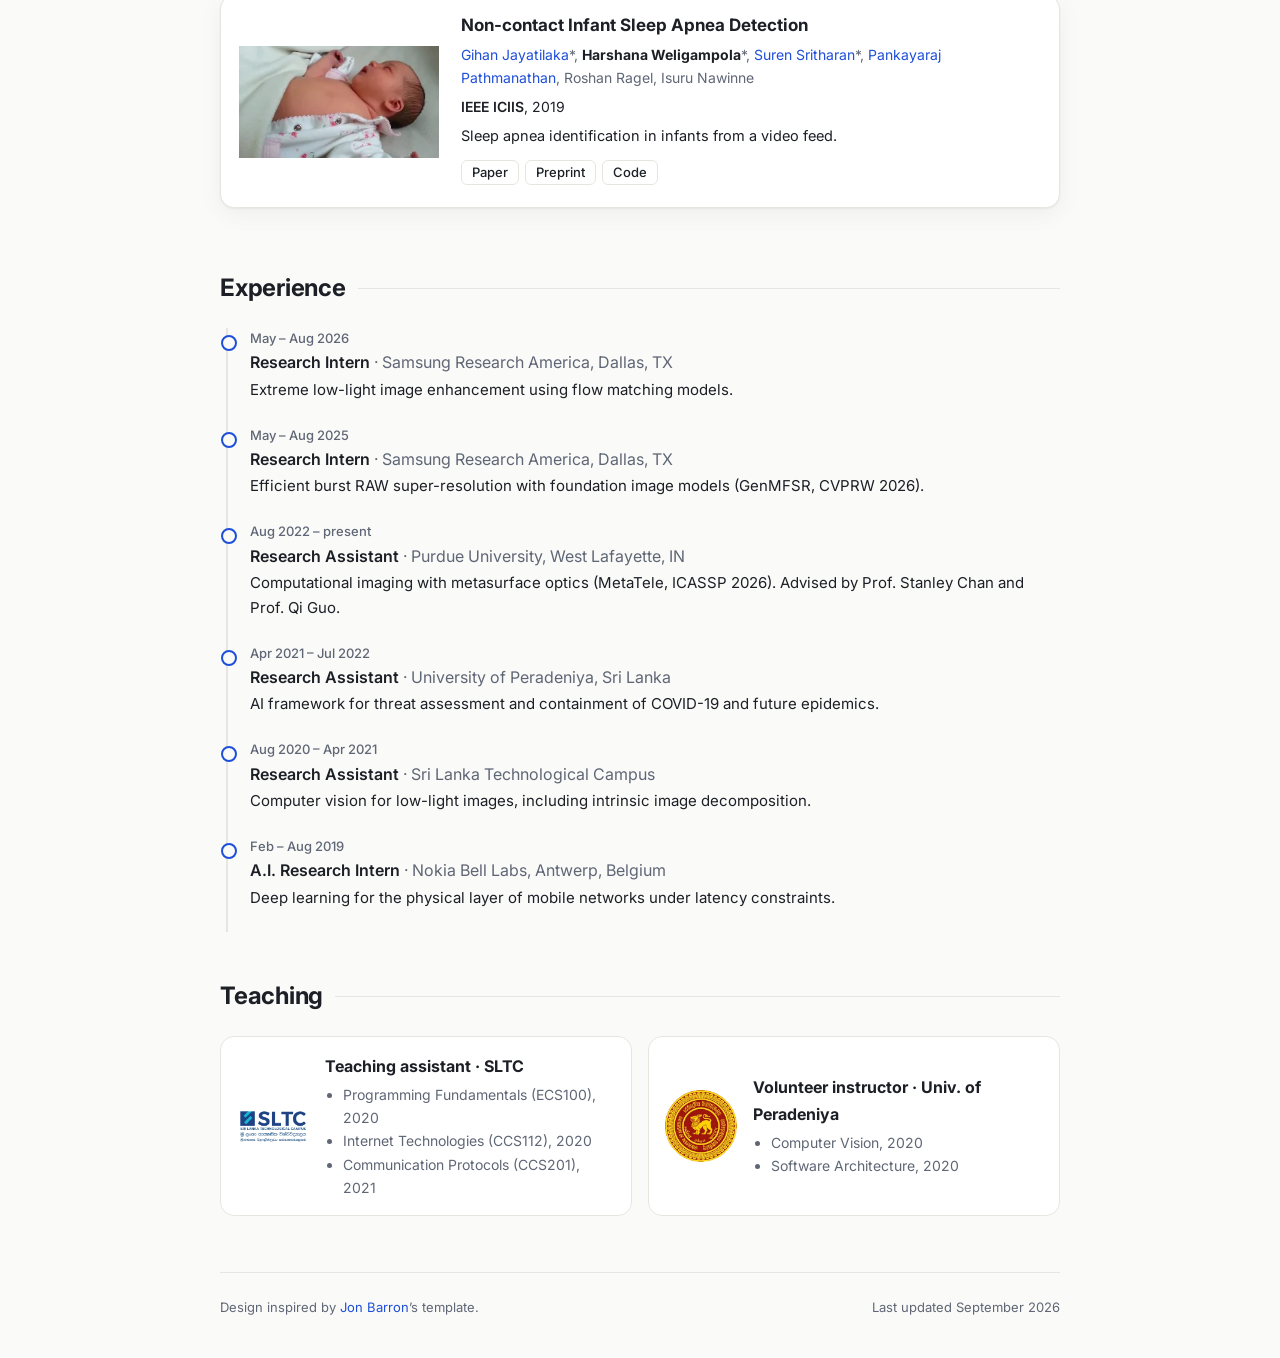
==== commit c32658d2: "Label pitch link accurately Co-Authored-By: Claude Opus 5.5 <noreply@anthropic.com> Claude-Session: " ====
--- a/index.html
+++ b/index.html
@@ -54,7 +54,7 @@
       <p>I completed my B.Sc. in Computer Engineering at the University of Peradeniya in 2020. Outside research I enjoy competitive programming and music.</p>
       <div class="links">
         <a class="btn primary" href="data/CV.pdf">CV</a>
-        <a class="btn" href="pitch.html">1-min intro</a>
+        <a class="btn" href="pitch.html">Intro slides</a>
         <a class="btn" href="mailto:wweligam@purdue.edu">Email</a>
         <a class="btn" href="https://scholar.google.com/citations?user=iDfndVYAAAAJ&amp;hl=en">Google Scholar</a>
         <a class="btn" href="https://github.com/harshana95/">GitHub</a>
